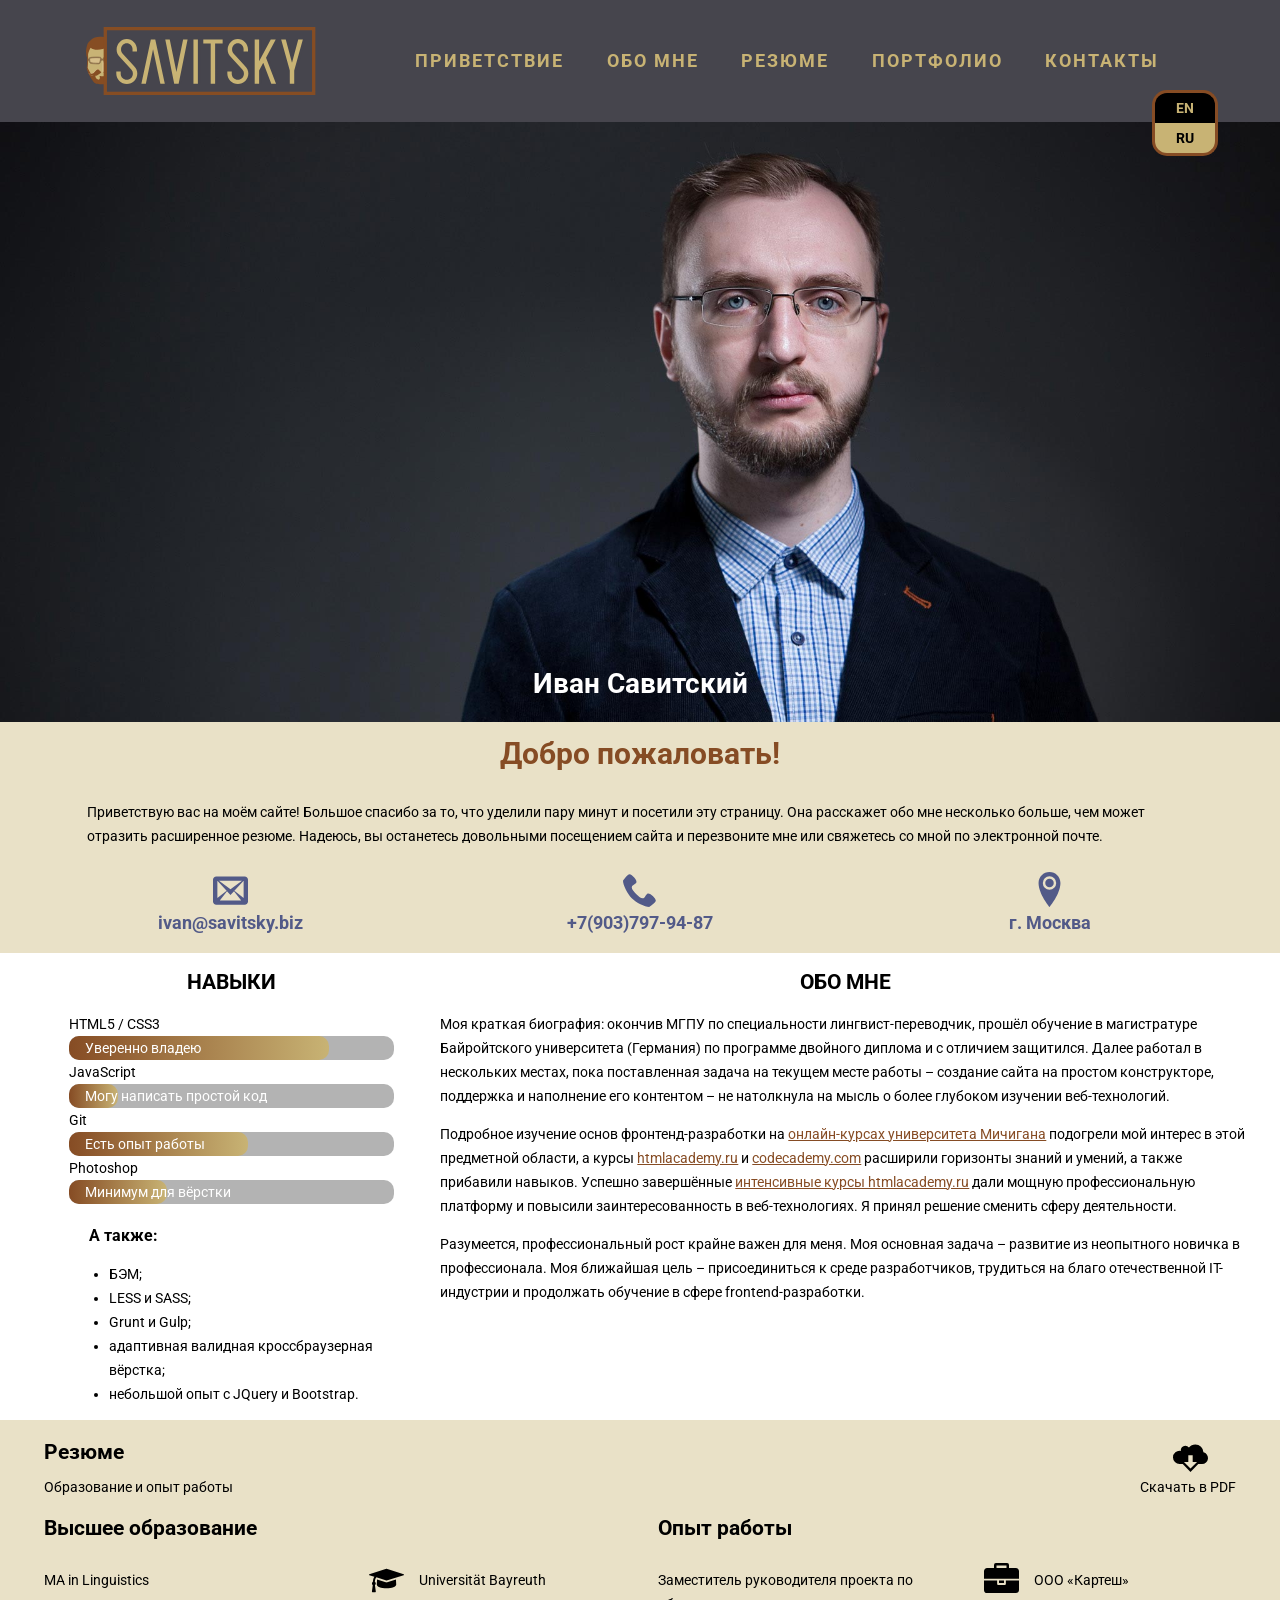
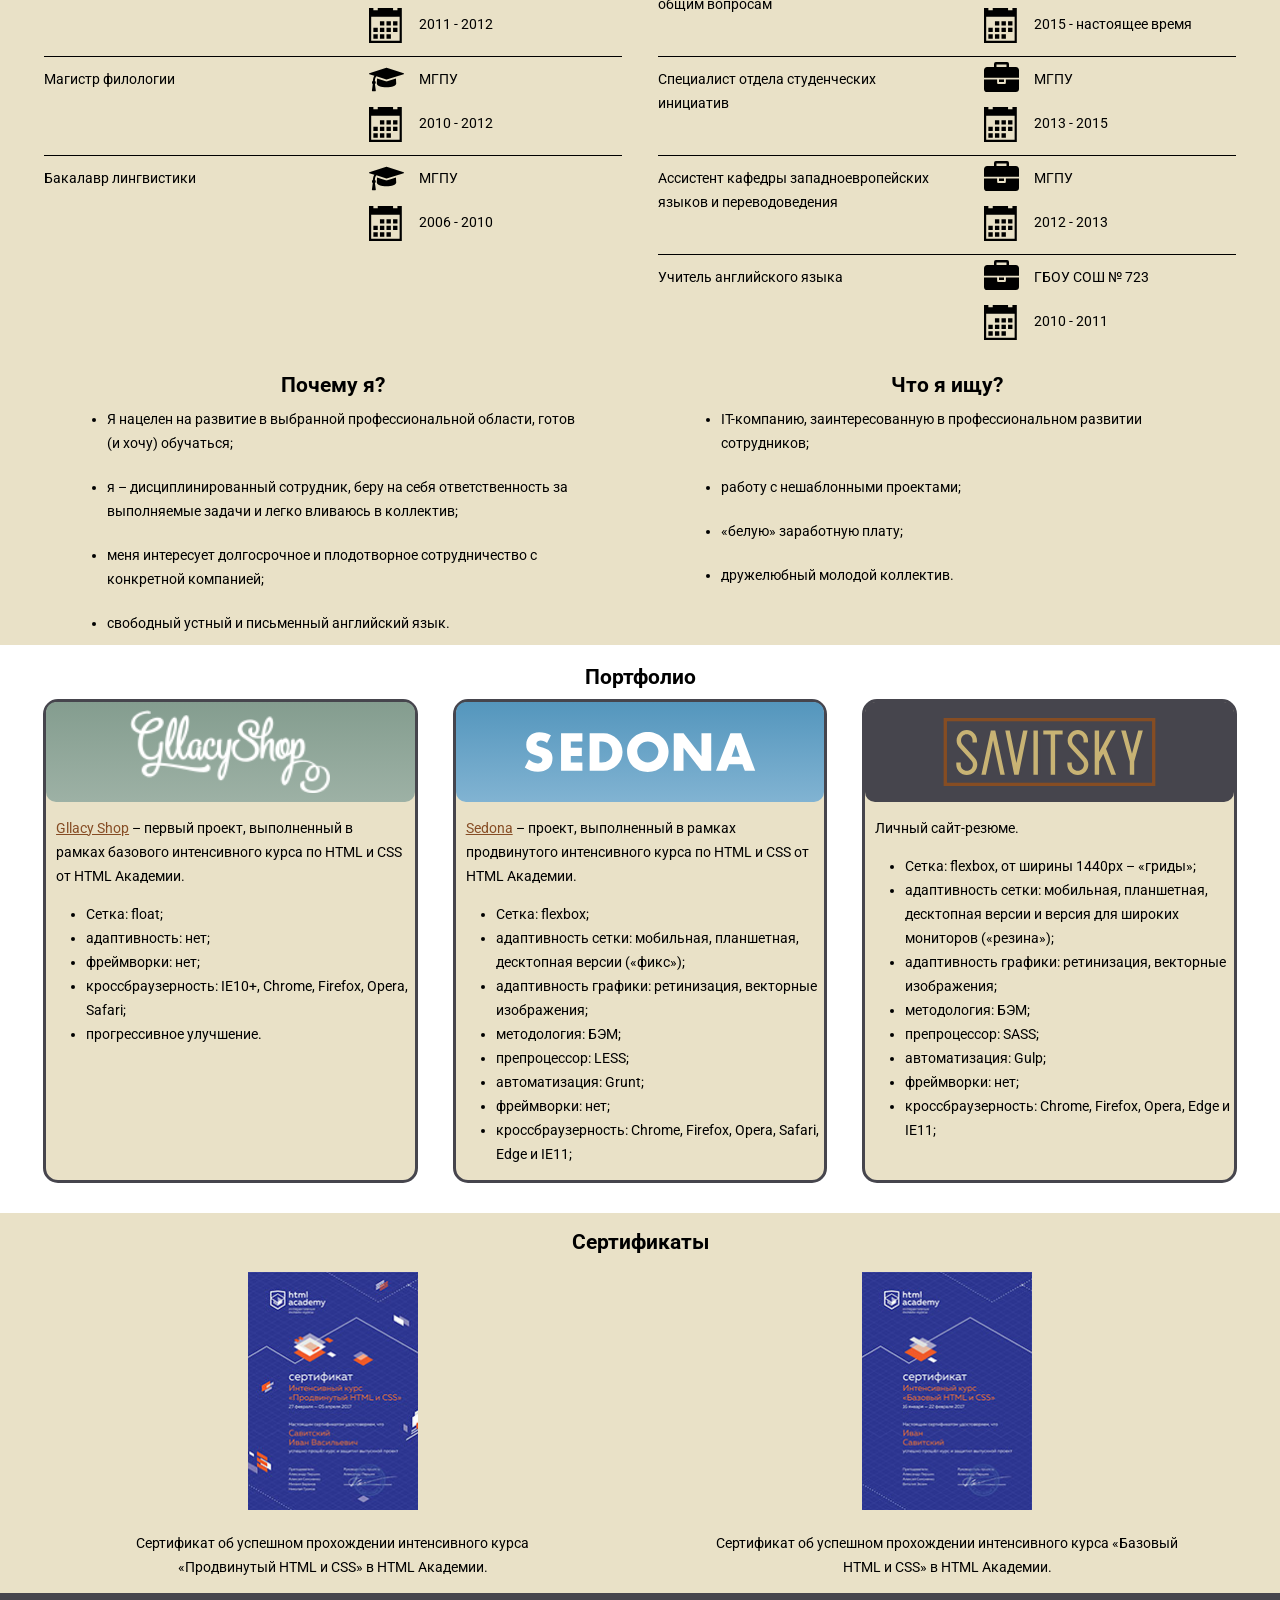
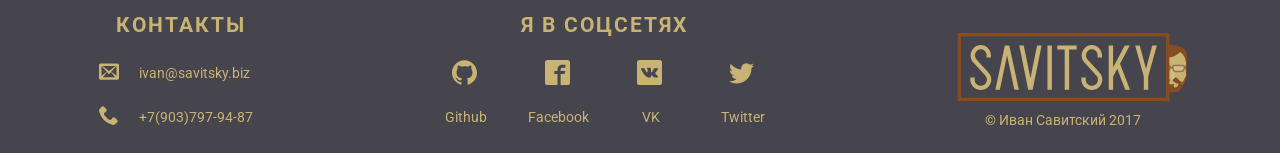
==== index.html @ b3c1b700 "Add project build" ====
<!DOCTYPE html>
<html lang="ru">
<head>
  <meta charset="UTF-8">
  <meta name="viewport" content="width=device-width, initial-scale=1">
  <title>Иван Савитский</title>
  <link href="https://fonts.googleapis.com/css?family=Roboto:400,700&amp;subset=cyrillic" rel="stylesheet">
  <!--favicon-->
  <link rel="shortcut icon" href="img/head-icon.ico">
	<link rel="icon" sizes="16x16 32x32 64x64" href="img/head-icon.ico">
	<link rel="icon" type="image/png" sizes="196x196" href="img/fav/head-icon-192.png">
	<link rel="icon" type="image/png" sizes="160x160" href="img/fav/head-icon-160.png">
	<link rel="icon" type="image/png" sizes="96x96" href="img/fav/head-icon-96.png">
	<link rel="icon" type="image/png" sizes="64x64" href="img/fav/head-icon-64.png">
	<link rel="icon" type="image/png" sizes="32x32" href="img/fav/head-icon-32.png">
	<link rel="icon" type="image/png" sizes="16x16" href="img/fav/head-icon-16.png">
	<link rel="apple-touch-icon" href="img/fav/head-icon-57.png">
	<link rel="apple-touch-icon" sizes="114x114" href="img/fav/head-icon-114.png">
	<link rel="apple-touch-icon" sizes="72x72" href="img/fav/head-icon-72.png">
	<link rel="apple-touch-icon" sizes="144x144" href="img/fav/head-icon-144.png">
	<link rel="apple-touch-icon" sizes="60x60" href="img/fav/head-icon-60.png">
	<link rel="apple-touch-icon" sizes="120x120" href="img/fav/head-icon-120.png">
	<link rel="apple-touch-icon" sizes="76x76" href="img/fav/head-icon-76.png">
	<link rel="apple-touch-icon" sizes="152x152" href="img/fav/head-icon-152.png">
	<link rel="apple-touch-icon" sizes="180x180" href="img/fav/head-icon-180.png">
	<meta name="msapplication-TileColor" content="#FFFFFF">
	<meta name="msapplication-TileImage" content="img/fav/head-icon-144.png">
	<meta name="msapplication-config" content="img/fav/browserconfig.xml">
  <!--styles-->
  <link rel="stylesheet" href="https://cdnjs.cloudflare.com/ajax/libs/animate.css/3.5.2/animate.min.css">
  <link rel="stylesheet" href="css/style.min.css">
</head>

<body>
  <div class="page-wrapper">

    <header class="page-header">
      <div class="page-header__wrapper">

        <div class="logo">
          <div class="logo__face">
            <svg class="logo__face-img" width="32" height="53">
              <use xmlns:xlink="http://www.w3.org/1999/xlink" xlink:href="img/svg-imgs.svg#head"></use>
            </svg>
          </div>
          <div class="logo__title">
            <svg class="logo__title-img" width="215" height="68">
              <use xmlns:xlink="http://www.w3.org/1999/xlink" xlink:href="img/svg-imgs.svg#logo"></use>
            </svg>
          </div>
        </div>

        <nav class="language-switcher">
          <ul>
            <li class="language-switcher__lang language-switcher__lang--ru"><a class="language-switcher__lang-link language-switcher__lang-link--ru">RU</a></li>
            <li class="language-switcher__lang language-switcher__lang--en"><a class="language-switcher__lang-link language-switcher__lang-link--en" rel="alternate" href="en.html" hreflang="en" lang="en">EN</a></li>
          </ul>
        </nav>

        <nav class="main-nav main-nav--closed main-nav--nojs">

          <button class="main-nav__toggle" type="button">Показать меню</button>

          <ul class="main-nav__items">
            <li class="main-nav__item"><a href="#welcome">Приветствие</a></li>
            <li class="main-nav__item"><a href="#profile">Обо мне</a></li>
            <li class="main-nav__item"><a href="#resume">Резюме</a></li>
            <li class="main-nav__item"><a href="#portfolio">Портфолио</a></li>
            <li class="main-nav__item"><a href="#contacts">Контакты</a></li>
          </ul>
        </nav>
      </div>
    </header>

    <main class="main">

      <section class="background-img">
        <div class="background-img__wrapper">
          <div class="background-img__caption">
            <h1><span class="replace-me">Иван Савитский<span style="display:none">,Junior HTML Верстальщик</span></span></h1>
          </div>
        </div>
      </section>

      <section id="welcome" class="welcome">
        <div class="welcome__wrapper">
          <h2>Добро пожаловать!</h2>
          <div class="welcome__info">
            <p>Приветствую вас на моём сайте! Большое спасибо за то, что уделили пару минут и посетили эту страницу. Она расскажет обо мне несколько больше, чем может отразить расширенное резюме. Надеюсь, вы останетесь довольными посещением сайта и перезвоните мне или свяжетесь со мной по электронной почте. </p>
          </div>
        </div>
      </section>

      <section class="contact">
        <ul class="contact__details">

          <li class="contact__item">
            <a href="mailto:ivan@savitsky.biz">ivan@savitsky.biz</a>
            <svg class="contact__item-icon contact__item-icon--mail" width="41" height="35">
              <use xmlns:xlink="http://www.w3.org/1999/xlink" xlink:href="img/symbols.svg#envelop"></use>
            </svg>
          </li>

          <li class="contact__item">
            <a href="tel:+79037979487">+7(903)797-94-87</a>
            <svg class="contact__item-icon contact__item-icon--phone" width="41" height="35">
              <use xmlns:xlink="http://www.w3.org/1999/xlink" xlink:href="img/symbols.svg#phone"></use>
            </svg>
          </li>


          <li class="contact__item">г. Москва
            <svg class="contact__item-icon contact__item-icon--location" width="41" height="35">
              <use xmlns:xlink="http://www.w3.org/1999/xlink" xlink:href="img/symbols.svg#location"></use>
            </svg>
          </li>
        </ul>
      </section>

      <section id="profile" class="profile">

        <div class="profile__wrapper">

          <div class="about-me">
            <h2>Обо мне</h2>
            <p class="about-me__paragraph">Моя краткая биография: окончив МГПУ по специальности лингвист-переводчик, прошёл обучение в магистратуре Байройтского университета (Германия) по программе двойного диплома и с отличием защитился. Далее работал в нескольких местах, пока поставленная задача на текущем месте работы – создание сайта на простом конструкторе, поддержка и наполнение его контентом – не натолкнула на мысль о более глубоком изучении веб-технологий.   <button class="about-me__btn about-me__btn--more about-me__btn--nojs">Читать далее</button><button class="about-me__btn about-me__btn--less about-me__btn--nojs">Свернуть</button></p>
            <div class="about-me__toggle about-me__toggle--off">
              <p class="about-me__paragraph">Подробное изучение основ фронтенд-разработки на <a class="about-me__link" href="https://www.coursera.org/specializations/web-design" target="_blank">онлайн-курсах университета Мичигана</a> подогрели мой интерес в этой предметной области, а курсы <a class="about-me__link" href="https://htmlacademy.ru/profile/id309949" target="_blank">htmlacademy.ru</a> и <a class="about-me__link" href="https://www.codecademy.com/jean_1314" target="_blank">codecademy.com</a> расширили горизонты знаний и умений, а также прибавили навыков. Успешно завершённые <a class="about-me__link" href="#certificates">интенсивные курсы htmlacademy.ru</a> дали мощную профессиональную платформу и повысили заинтересованность в веб-технологиях. Я принял решение сменить сферу деятельности.</p>
              <p class="about-me__paragraph">Разумеется, профессиональный рост крайне важен для меня. Моя основная задача – развитие из неопытного новичка в профессионала. Моя ближайшая цель – присоединиться к среде разработчиков, трудиться на благо отечественной IT-индустрии и продолжать обучение в сфере frontend-разработки.</p>
            </div>
          </div>

          <div class="skillset skillset--visible">
            <h2>Навыки</h2>

            <div class="skillset__wrapper">
              <span class="skillset__caption">HTML5&nbsp;/&nbsp;CSS3</span>
              <div class="skillset__bar">
                <div class="skill skill--html"><span>Уверенно владею</span></div>
              </div>

              <span class="skillset__caption">JavaScript</span>
              <div class="skillset__bar">
                <div class="skill skill--js"><span>Могу написать простой код</span></div>
              </div>

              <span class="skillset__caption">Git</span>
              <div class="skillset__bar">
                <div class="skill skill--git"><span>Есть опыт работы</span></div>
              </div>

              <span class="skillset__caption">Photoshop</span>
              <div class="skillset__bar">
                <div class="skill skill--ps"><span>Минимум для вёрстки</span></div>
              </div>

              <div class="skillset__else">
                <strong class="skillset__else-caption">А также:</strong>
                <ul>
                  <li>БЭМ;</li>
                  <li>LESS и SASS;</li>
                  <li>Grunt и Gulp;</li>
                  <li>адаптивная валидная кроссбраузерная вёрстка;</li>
                  <li>небольшой опыт с JQuery и Bootstrap.</li>
                </ul>
              </div>
            </div>
          </div>
        </div>
      </section>

        <section id="resume" class="resume">

          <div class="resume__wrapper">

            <div class="resume__heading">
              <div class="resume__heading-title">
                <h2>Резюме</h2>
                <span>Образование и опыт работы</span>
              </div>

              <div class="resume__download">
                <a class="resume__download-link" href="docs/ivan-savitsky-ru.pdf" target="_blank">
                  <span>Скачать в PDF</span>
                  <svg class="resume__download-icon" width="41" height="35">
                    <use xmlns:xlink="http://www.w3.org/1999/xlink" xlink:href="img/symbols.svg#download"></use>
                  </svg>
                </a>
              </div>
            </div>

            <div class="resume__container resume__container--left">
              <h2>Высшее образование</h2>
              <div class="resume__unit">
                <div class="resume__unit resume__unit--left">
                  <span class="resume__item">MA in Linguistics</span>
                </div>
                <div class="resume__unit resume__unit--right">

                  <svg class="resume__unit-icon resume__unit-icon--cap" width="41" height="35">
                    <use xmlns:xlink="http://www.w3.org/1999/xlink" xlink:href="img/symbols.svg#graduation-cap"></use>
                  </svg>
                  <span class="resume__study">Universit&#228;t Bayreuth</span>

                  <svg class="resume__unit-icon resume__unit-icon--calendar" width="41" height="35">
                    <use xmlns:xlink="http://www.w3.org/1999/xlink" xlink:href="img/symbols.svg#calendar"></use>
                  </svg>
                  <span class="resume__date">2011 - 2012</span>
                </div>
              </div>

              <div class="resume__unit">
                <div class="resume__unit resume__unit--left">
                  <span class="resume__item">Магистр филологии</span>
                </div>
                <div class="resume__unit resume__unit--right">

                  <svg class="resume__unit-icon resume__unit-icon--cap" width="41" height="35">
                    <use xmlns:xlink="http://www.w3.org/1999/xlink" xlink:href="img/symbols.svg#graduation-cap"></use>
                  </svg>
                  <span class="resume__study">МГПУ</span>

                  <svg class="resume__unit-icon resume__unit-icon--calendar" width="41" height="35">
                    <use xmlns:xlink="http://www.w3.org/1999/xlink" xlink:href="img/symbols.svg#calendar"></use>
                  </svg>
                  <span class="resume__date">2010 - 2012</span>
                </div>
              </div>

              <div class="resume__unit">
                <div class="resume__unit resume__unit--left">
                  <span class="resume__item">Бакалавр лингвистики</span>
                </div>
                <div class="resume__unit resume__unit--right">

                  <svg class="resume__unit-icon resume__unit-icon--cap" width="41" height="35">
                    <use xmlns:xlink="http://www.w3.org/1999/xlink" xlink:href="img/symbols.svg#graduation-cap"></use>
                  </svg>
                  <span class="resume__study">МГПУ</span>

                  <svg class="resume__unit-icon resume__unit-icon--calendar" width="41" height="35">
                    <use xmlns:xlink="http://www.w3.org/1999/xlink" xlink:href="img/symbols.svg#calendar"></use>
                  </svg>
                  <span class="resume__date">2006 - 2010</span>
                </div>
              </div>
            </div>

            <div class="resume__container resume__container--right">
              <h2>Опыт работы</h2>

              <div class="resume__units">
                <div class="resume__unit">
                  <div class="resume__unit resume__unit--left">
                    <span class="resume__item">Заместитель руководителя проекта по общим вопросам</span>
                  </div>
                  <div class="resume__unit resume__unit--right">

                    <svg class="resume__unit-icon resume__unit-icon--briefcase" width="41" height="35">
                      <use xmlns:xlink="http://www.w3.org/1999/xlink" xlink:href="img/symbols.svg#briefcase"></use>
                    </svg>
                    <span class="resume__work">ООО «Картеш»</span>

                    <svg class="resume__unit-icon resume__unit-icon--calendar" width="41" height="35">
                      <use xmlns:xlink="http://www.w3.org/1999/xlink" xlink:href="img/symbols.svg#calendar"></use>
                    </svg>
                    <span class="resume__date">2015 - настоящее время</span>
                  </div>
                </div>

                <div class="resume__unit">
                  <div class="resume__unit resume__unit--left">
                    <span class="resume__item">Специалист отдела студенческих инициатив</span>
                  </div>
                  <div class="resume__unit resume__unit--right">

                    <svg class="resume__unit-icon resume__unit-icon--briefcase" width="41" height="35">
                      <use xmlns:xlink="http://www.w3.org/1999/xlink" xlink:href="img/symbols.svg#briefcase"></use>
                    </svg>
                    <span class="resume__work">МГПУ</span>

                    <svg class="resume__unit-icon resume__unit-icon--calendar" width="41" height="35">
                      <use xmlns:xlink="http://www.w3.org/1999/xlink" xlink:href="img/symbols.svg#calendar"></use>
                    </svg>
                    <span class="resume__date">2013 - 2015</span>
                  </div>
                </div>

                <div class="resume__unit">
                  <div class="resume__unit resume__unit--left">
                    <span class="resume__item">Ассистент кафедры западноевропейских языков и переводоведения</span>
                  </div>
                  <div class="resume__unit resume__unit--right">

                    <svg class="resume__unit-icon resume__unit-icon--briefcase" width="41" height="35">
                      <use xmlns:xlink="http://www.w3.org/1999/xlink" xlink:href="img/symbols.svg#briefcase"></use>
                    </svg>
                    <span class="resume__work">МГПУ</span>

                    <svg class="resume__unit-icon resume__unit-icon--calendar" width="41" height="35">
                      <use xmlns:xlink="http://www.w3.org/1999/xlink" xlink:href="img/symbols.svg#calendar"></use>
                    </svg>
                    <span class="resume__date">2012 - 2013</span>
                  </div>
                </div>

                <div class="resume__unit">
                  <div class="resume__unit resume__unit--left">
                    <span class="resume__item">Учитель английского языка</span>
                  </div>
                  <div class="resume__unit resume__unit--right">

                    <svg class="resume__unit-icon resume__unit-icon--briefcase" width="41" height="35">
                      <use xmlns:xlink="http://www.w3.org/1999/xlink" xlink:href="img/symbols.svg#briefcase"></use>
                    </svg>
                    <span class="resume__work">ГБОУ СОШ № 723</span>

                    <svg class="resume__unit-icon resume__unit-icon--calendar" width="41" height="35">
                      <use xmlns:xlink="http://www.w3.org/1999/xlink" xlink:href="img/symbols.svg#calendar"></use>
                    </svg>
                    <span class="resume__date">2010 - 2011</span>
                  </div>
                </div>
              </div>
            </div>
          </div>
        </section>

        <section class="features">

          <div class="features__wrapper">

            <div class="features__why">
              <h2>Почему я?</h2>
              <ul class="features__why-list">
                <li>Я нацелен на развитие в выбранной профессиональной области, готов (и хочу) обучаться;</li>
                <li>я – дисциплинированный сотрудник, беру на себя ответственность за выполняемые задачи и легко вливаюсь в коллектив;</li>
                <li>меня интересует долгосрочное и плодотворное сотрудничество с конкретной компанией;</li>
                <li>свободный устный и письменный английский язык.</li>
              </ul>
            </div>

            <div class="features__what">
            <h2>Что я ищу?</h2>
              <ul class="features__what-list">
                <li>IT-компанию, заинтересованную в профессиональном развитии сотрудников;</li>
                <li>работу с нешаблонными проектами;</li>
                <li>«белую» заработную плату;</li>
                <li>дружелюбный молодой коллектив.</li>
              </ul>
            </div>
          </div>
        </section>

        <section id="portfolio" class="portfolio">

          <div class="portfolio__wrapper">

            <h2>Портфолио</h2>

            <div class="portfolio__item portfolio__item--gllacy">
              <a class="portfolio__item-link portfolio__item-link--gllacy" href="gllacy/index.html" target="_blank">
                <img class="portfolio__item-img portfolio__item-img--gllacy" src="img/gllacy-logo.png" alt="Gllacy logo" width="200" height="250">
              </a>
              <div class="portfolio__item-description portfolio__item-description--gllacy">
                <p>
                  <a class="portfolio__item-description-link" href="gllacy/index.html">Gllacy Shop</a> – первый проект, выполненный в рамках базового интенсивного курса по HTML и CSS от HTML Академии.
                </p>
                <ul class="portfolio__item-description-list portfolio__item-description-list--gllacy">
                  <li>Сетка: float;</li>
                  <li>адаптивность: нет;</li>
                  <li>фреймворки: нет;</li>
                  <li>кроссбраузерность: IE10+, Chrome, Firefox, Opera, Safari;</li>
                  <li>прогрессивное улучшение.</li>
                </ul>
              </div>
            </div>

            <div class="portfolio__item portfolio__item--sedona">
              <a class="portfolio__item-link portfolio__item-link--sedona" href="sedona/index.html" target="_blank">
                <svg class="portfolio__item-img portfolio__item-img--sedona" width="200" height="50">
                  <use xmlns:xlink="http://www.w3.org/1999/xlink" xlink:href="img/sedona.svg#sedona"></use>
                </svg>
              </a>
              <div class="portfolio__item-description portfolio__item-description--sedona">
                <p>
                  <a class="portfolio__item-description-link" href="sedona/index.html">Sedona</a> – проект, выполненный в рамках продвинутого интенсивного курса по HTML и CSS от HTML Академии.
                </p>
                <ul class="portfolio__item-description-list portfolio__item-description-list--sedona">
                  <li>Сетка: flexbox;</li>
                  <li>адаптивность сетки: мобильная, планшетная, десктопная версии («фикс»);</li>
                  <li>адаптивность графики: ретинизация, векторные изображения;</li>
                  <li>методология: БЭМ;</li>
                  <li>препроцессор: LESS;</li>
                  <li>автоматизация: Grunt;</li>
                  <li>фреймворки: нет;</li>
                  <li>кроссбраузерность: Chrome, Firefox, Opera, Safari, Edge и IE11;</li>
                </ul>
              </div>
            </div>

            <div class="portfolio__item portfolio__item--hunt">
              <a class="portfolio__item-link portfolio__item-link--hunt" href="#">
                <svg class="portfolio__item-img portfolio__item-img--hunt" width="215" height="68">
                  <use xmlns:xlink="http://www.w3.org/1999/xlink" xlink:href="img/svg-imgs.svg#logo"></use>
                </svg>
              </a>
              <div class="portfolio__item-description portfolio__item-description--hunt">
                <p>
                  Личный сайт-резюме.
                </p>
                <ul class="portfolio__item-description-list portfolio__item-description-list--hunt">
                  <li>Сетка: flexbox, от ширины 1440px – «гриды»;</li>
                  <li>адаптивность сетки: мобильная, планшетная, десктопная версии и версия для широких мониторов («резина»);</li>
                  <li>адаптивность графики: ретинизация, векторные изображения;</li>
                  <li>методология: БЭМ;</li>
                  <li>препроцессор: SASS;</li>
                  <li>автоматизация: Gulp;</li>
                  <li>фреймворки: нет;</li>
                  <li>кроссбраузерность: Chrome, Firefox, Opera, Edge и IE11;</li>
                </ul>
              </div>
            </div>
          </div>

        </section>

        <section id="certificates" class="certificates">
          <div class="certificates__wrapper">

            <h2>Сертификаты</h2>

            <div class="certificates__item">
              <a class="certificates__item-link" href="https://assets.htmlacademy.ru/certificates/intensive/34/309949.pdf" target="_blank"><img class="certificates__item-img" src="img/advanced-cert.jpg" width="170" height="240" alt="Advanced certificate"></a>
              <p class="certificates__item-description">Сертификат об успешном прохождении интенсивного курса «Продвинутый HTML и CSS» в HTML Академии.</p>
            </div>

            <div class="certificates__item">
              <a class="certificates__item-link" href="https://assets.htmlacademy.ru/certificates/intensive/32/309949.pdf" target="_blank"><img class="certificates__item-img" src="img/basic-cert.jpg" width="170" height="240" alt="Basic certificate"></a>
              <p class="certificates__item-description">Сертификат об успешном прохождении интенсивного курса «Базовый HTML и CSS» в HTML Академии.</p>
            </div>
          </div>
        </section>
      </main>

      <footer class="page-footer">

        <div class="page-footer__wrapper">

          <div id="contacts" class="page-footer__contacts">
            <h2>Контакты</h2>
            <ul class="page-footer__contacts-list">

              <li>
                <a class="page-footer__contacts-link page-footer__item-contacts--mail" href="mailto:ivan@savitsky.biz">
                  ivan@savitsky.biz
                  <svg class="page-footer__contacts-img page-footer__item-img--mail" width="20" height="20">
                    <use xmlns:xlink="http://www.w3.org/1999/xlink" xlink:href="img/symbols.svg#envelop"></use>
                  </svg>
                </a>
              </li>

              <li>
                <a class="page-footer__contacts-link page-footer__item-contacts--phone" href="tel:+79037979487">
                  +7(903)797-94-87
                  <svg class="page-footer__contacts-img page-footer__item-img--phone" width="20" height="20">
                    <use xmlns:xlink="http://www.w3.org/1999/xlink" xlink:href="img/symbols.svg#phone"></use>
                  </svg>
                </a>
              </li>
            </ul>
          </div>

          <div class="page-footer__social">
            <h2>Я в соцсетях</h2>
            <ul class="page-footer__social-list">

              <li>
                <a class="page-footer__social-link page-footer__social-link--gh" href="https://github.com/jean-1314" target="_blank">
                  Github
                  <svg class="page-footer__social-img page-footer__social-img--gh" width="20" height="20">
                    <use xmlns:xlink="http://www.w3.org/1999/xlink" xlink:href="img/symbols.svg#github"></use>
                  </svg>
                </a>
              </li>

              <li>
                <a class="page-footer__social-link page-footer__social-link--fb" href="https://www.facebook.com/ivan.savitsky.31" target="_blank">
                  Facebook
                  <svg class="page-footer__social-img page-footer__social-img--fb" width="20" height="20">
                    <use xmlns:xlink="http://www.w3.org/1999/xlink" xlink:href="img/symbols.svg#facebook"></use>
                  </svg>
                </a>
              </li>

              <li>
                <a class="page-footer__social-link page-footer__social-link--vk" href="https://vk.com/savitskii" target="_blank">
                  VK
                  <svg class="page-footer__social-img page-footer__social-img--vk" width="20" height="20">
                    <use xmlns:xlink="http://www.w3.org/1999/xlink" xlink:href="img/symbols.svg#vk"></use>
                  </svg>
                </a>
              </li>

              <li>
                <a class="page-footer__social-link page-footer__social-link--tw" href="https://twitter.com/Jean_1314" target="_blank">
                  Twitter
                  <svg class="page-footer__social-img page-footer__social-img--tw" width="20" height="20">
                    <use xmlns:xlink="http://www.w3.org/1999/xlink" xlink:href="img/symbols.svg#twitter"></use>
                  </svg>
                </a>
              </li>
            </ul>
          </div>

          <div class="page-footer__logo">

            <div class="page-footer__logo-title">
              <svg class="page-footer__logo-title-img" width="215" height="68">
                <use xmlns:xlink="http://www.w3.org/1999/xlink" xlink:href="img/svg-imgs.svg#logo"></use>
              </svg>
            </div>

            <span class="page-footer__copyright">© Иван Савитский 2017</span>

            <div class="page-footer__face">
              <svg class="page-footer__face-img" width="32" height="53">
                <use xmlns:xlink="http://www.w3.org/1999/xlink" xlink:href="img/svg-imgs.svg#head"></use>
              </svg>
            </div>
          </div>
        </div>
      </footer>
  </div>
  <script type="text/javascript" src="js/svgxuse.min.js"></script>
  <script src="js/replaceme.min.js"></script>
  <script>
    var replace = new ReplaceMe(document.querySelector('.replace-me'));
  </script>
  <script type="text/javascript" src="js/script.min.js"></script>
</body>
</html>
---- css/style.min.css ----
/*! normalize.css v6.0.0 | MIT License | github.com/necolas/normalize.css */
/* Document
   ========================================================================== */
/**
 * 1. Correct the line height in all browsers.
 * 2. Prevent adjustments of font size after orientation changes in
 *    IE on Windows Phone and in iOS.
 */
html {
  line-height: 1.15;
  /* 1 */
  -ms-text-size-adjust: 100%;
  /* 2 */
  -webkit-text-size-adjust: 100%;
  /* 2 */ }

/* Sections
   ========================================================================== */
/**
 * Add the correct display in IE 9-.
 */
article,
aside,
footer,
header,
nav,
section {
  display: block; }

/**
 * Correct the font size and margin on `h1` elements within `section` and
 * `article` contexts in Chrome, Firefox, and Safari.
 */
h1 {
  font-size: 2em;
  margin: 0.67em 0; }

/* Grouping content
   ========================================================================== */
/**
 * Add the correct display in IE 9-.
 * 1. Add the correct display in IE.
 */
figcaption,
figure,
main {
  /* 1 */
  display: block; }

/**
 * Add the correct margin in IE 8.
 */
figure {
  margin: 1em 40px; }

/**
 * 1. Add the correct box sizing in Firefox.
 * 2. Show the overflow in Edge and IE.
 */
hr {
  box-sizing: content-box;
  /* 1 */
  height: 0;
  /* 1 */
  overflow: visible;
  /* 2 */ }

/**
 * 1. Correct the inheritance and scaling of font size in all browsers.
 * 2. Correct the odd `em` font sizing in all browsers.
 */
pre {
  font-family: monospace, monospace;
  /* 1 */
  font-size: 1em;
  /* 2 */ }

/* Text-level semantics
   ========================================================================== */
/**
 * 1. Remove the gray background on active links in IE 10.
 * 2. Remove gaps in links underline in iOS 8+ and Safari 8+.
 */
a {
  background-color: transparent;
  /* 1 */
  -webkit-text-decoration-skip: objects;
  /* 2 */ }

/**
 * 1. Remove the bottom border in Chrome 57- and Firefox 39-.
 * 2. Add the correct text decoration in Chrome, Edge, IE, Opera, and Safari.
 */
abbr[title] {
  border-bottom: none;
  /* 1 */
  text-decoration: underline;
  /* 2 */
  text-decoration: underline dotted;
  /* 2 */ }

/**
 * Prevent the duplicate application of `bolder` by the next rule in Safari 6.
 */
b,
strong {
  font-weight: inherit; }

/**
 * Add the correct font weight in Chrome, Edge, and Safari.
 */
b,
strong {
  font-weight: bolder; }

/**
 * 1. Correct the inheritance and scaling of font size in all browsers.
 * 2. Correct the odd `em` font sizing in all browsers.
 */
code,
kbd,
samp {
  font-family: monospace, monospace;
  /* 1 */
  font-size: 1em;
  /* 2 */ }

/**
 * Add the correct font style in Android 4.3-.
 */
dfn {
  font-style: italic; }

/**
 * Add the correct background and color in IE 9-.
 */
mark {
  background-color: #ff0;
  color: #000; }

/**
 * Add the correct font size in all browsers.
 */
small {
  font-size: 80%; }

/**
 * Prevent `sub` and `sup` elements from affecting the line height in
 * all browsers.
 */
sub,
sup {
  font-size: 75%;
  line-height: 0;
  position: relative;
  vertical-align: baseline; }

sub {
  bottom: -0.25em; }

sup {
  top: -0.5em; }

/* Embedded content
   ========================================================================== */
/**
 * Add the correct display in IE 9-.
 */
audio,
video {
  display: inline-block; }

/**
 * Add the correct display in iOS 4-7.
 */
audio:not([controls]) {
  display: none;
  height: 0; }

/**
 * Remove the border on images inside links in IE 10-.
 */
img {
  border-style: none; }

/**
 * Hide the overflow in IE.
 */
svg:not(:root) {
  overflow: hidden; }

/* Forms
   ========================================================================== */
/**
 * Remove the margin in Firefox and Safari.
 */
button,
input,
optgroup,
select,
textarea {
  margin: 0; }

/**
 * Show the overflow in IE.
 * 1. Show the overflow in Edge.
 */
button,
input {
  /* 1 */
  overflow: visible; }

/**
 * Remove the inheritance of text transform in Edge, Firefox, and IE.
 * 1. Remove the inheritance of text transform in Firefox.
 */
button,
select {
  /* 1 */
  text-transform: none; }

/**
 * 1. Prevent a WebKit bug where (2) destroys native `audio` and `video`
 *    controls in Android 4.
 * 2. Correct the inability to style clickable types in iOS and Safari.
 */
button,
html [type="button"],
[type="reset"],
[type="submit"] {
  -webkit-appearance: button;
  /* 2 */ }

/**
 * Remove the inner border and padding in Firefox.
 */
button::-moz-focus-inner,
[type="button"]::-moz-focus-inner,
[type="reset"]::-moz-focus-inner,
[type="submit"]::-moz-focus-inner {
  border-style: none;
  padding: 0; }

/**
 * Restore the focus styles unset by the previous rule.
 */
button:-moz-focusring,
[type="button"]:-moz-focusring,
[type="reset"]:-moz-focusring,
[type="submit"]:-moz-focusring {
  outline: 1px dotted ButtonText; }

/**
 * 1. Correct the text wrapping in Edge and IE.
 * 2. Correct the color inheritance from `fieldset` elements in IE.
 * 3. Remove the padding so developers are not caught out when they zero out
 *    `fieldset` elements in all browsers.
 */
legend {
  box-sizing: border-box;
  /* 1 */
  color: inherit;
  /* 2 */
  display: table;
  /* 1 */
  max-width: 100%;
  /* 1 */
  padding: 0;
  /* 3 */
  white-space: normal;
  /* 1 */ }

/**
 * 1. Add the correct display in IE 9-.
 * 2. Add the correct vertical alignment in Chrome, Firefox, and Opera.
 */
progress {
  display: inline-block;
  /* 1 */
  vertical-align: baseline;
  /* 2 */ }

/**
 * Remove the default vertical scrollbar in IE.
 */
textarea {
  overflow: auto; }

/**
 * 1. Add the correct box sizing in IE 10-.
 * 2. Remove the padding in IE 10-.
 */
[type="checkbox"],
[type="radio"] {
  box-sizing: border-box;
  /* 1 */
  padding: 0;
  /* 2 */ }

/**
 * Correct the cursor style of increment and decrement buttons in Chrome.
 */
[type="number"]::-webkit-inner-spin-button,
[type="number"]::-webkit-outer-spin-button {
  height: auto; }

/**
 * 1. Correct the odd appearance in Chrome and Safari.
 * 2. Correct the outline style in Safari.
 */
[type="search"] {
  -webkit-appearance: textfield;
  /* 1 */
  outline-offset: -2px;
  /* 2 */ }

/**
 * Remove the inner padding and cancel buttons in Chrome and Safari on macOS.
 */
[type="search"]::-webkit-search-cancel-button,
[type="search"]::-webkit-search-decoration {
  -webkit-appearance: none; }

/**
 * 1. Correct the inability to style clickable types in iOS and Safari.
 * 2. Change font properties to `inherit` in Safari.
 */
::-webkit-file-upload-button {
  -webkit-appearance: button;
  /* 1 */
  font: inherit;
  /* 2 */ }

/* Interactive
   ========================================================================== */
/*
 * Add the correct display in IE 9-.
 * 1. Add the correct display in Edge, IE, and Firefox.
 */
details,
menu {
  display: block; }

/*
 * Add the correct display in all browsers.
 */
summary {
  display: list-item; }

/* Scripting
   ========================================================================== */
/**
 * Add the correct display in IE 9-.
 */
canvas {
  display: inline-block; }

/**
 * Add the correct display in IE.
 */
template {
  display: none; }

/* Hidden
   ========================================================================== */
/**
 * Add the correct display in IE 10-.
 */
[hidden] {
  display: none; }

html, body {
  padding: 0;
  margin: 0; }

body {
  font-size: 14px;
  line-height: 24px;
  font-family: Roboto, Helvetica, sans-serif;
  color: #000000;
  background-color: #ffffff;
  font-weight: normal; }

img {
  max-width: 100%;
  height: auto; }

@keyframes stretching {
  0% {
    width: 0%; }
  100% {
    width: 100%; } }

@keyframes move {
  0% {
    transform: translateX(0px); }
  30% {
    transform: translateX(-20px); }
  70% {
    transform: translateX(0px);
    z-index: 10; }
  100% {
    z-index: 0; } }

@keyframes move-footer {
  0% {
    transform: translateX(0px); }
  30% {
    transform: translateX(20px); }
  70% {
    transform: translateX(0px);
    z-index: 10; }
  100% {
    z-index: 0; } }

.about-me h2 {
  text-align: center; }

.about-me__link {
  color: #864c24; }
  .about-me__link:visited {
    color: #c8b374; }

.about-me__btn {
  display: none; }

.about-me__btn--nojs {
  display: none; }

.avatar {
  margin: 0;
  padding-top: 20px;
  text-align: center; }

.background-img {
  display: -ms-flexbox;
  display: flex;
  -ms-flex-direction: column;
      flex-direction: column;
  -ms-flex-pack: end;
      justify-content: flex-end;
  height: 400px;
  background-color: #000000;
  background-image: url("../img/profile-pic-vert-mobile@1x.jpg");
  background-size: 100%;
  background-position-y: 30%;
  background-repeat: no-repeat; }

.background-img__wrapper {
  min-width: 280px;
  margin: 0 auto;
  padding: 0 6.25%;
  height: 30px;
  padding-bottom: 30px; }

.background-img__caption h1 {
  margin: 0;
  color: #ffffff;
  font-size: 28px;
  text-align: center; }

.certificates {
  background-color: rgba(200, 179, 116, 0.4); }

.certificates__wrapper {
  display: -ms-flexbox;
  display: flex;
  -ms-flex-direction: column;
      flex-direction: column;
  -ms-flex-align: center;
      align-items: center;
  min-width: 280px;
  margin: 0 auto;
  padding: 0 6.25%; }

.certificates__item {
  display: -ms-flexbox;
  display: flex;
  -ms-flex-direction: column;
      flex-direction: column;
  -ms-flex-align: center;
      align-items: center;
  width: 100%; }

.certificates__item-link:hover {
  opacity: 0.8; }

.certificates__item-description {
  width: 80%; }

.contact {
  font-size: 18px;
  line-height: 21px;
  font-weight: bold;
  background-color: rgba(200, 179, 116, 0.4);
  color: #525a88; }

.contact__details {
  position: relative;
  display: -ms-flexbox;
  display: flex;
  -ms-flex-direction: column;
      flex-direction: column;
  -ms-flex-align: center;
      align-items: center;
  min-width: 280px;
  margin: 0 auto;
  padding: 0 6.25%;
  padding: 0;
  list-style: none; }

.contact__item {
  width: 50%;
  margin: 0;
  padding-left: 0;
  padding-top: 20px;
  padding-bottom: 20px; }

.contact__item-icon {
  position: absolute;
  top: 10px;
  left: 8%;
  fill: #525a88; }

.contact__item-icon--phone {
  top: 70px; }

.contact__item-icon--location {
  top: 130px; }

.contact__item a {
  color: #525a88;
  text-decoration: none; }

.features {
  background-color: rgba(200, 179, 116, 0.4); }

.features__wrapper {
  min-width: 280px;
  margin: 0 auto;
  padding: 0 6.25%;
  padding-top: 20px;
  padding-bottom: 20px; }

.features__why h2,
.features__what h2 {
  margin: 0;
  text-align: center; }

.features__why-list,
.features__what-list {
  margin: 0;
  padding-left: 20px; }

.features__why-list li,
.features__what-list li {
  padding-top: 10px;
  padding-bottom: 10px; }

.language-switcher {
  position: absolute;
  width: 125px;
  font-weight: bold;
  text-align: center;
  top: 135px;
  left: 16.25%; }

.language-switcher ul {
  display: -ms-flexbox;
  display: flex;
  list-style: none;
  width: 120px;
  margin: 0;
  padding: 0; }

.language-switcher__lang-link {
  display: -ms-flexbox;
  display: flex;
  -ms-flex-pack: center;
      justify-content: center;
  -ms-flex-align: center;
      align-items: center;
  width: 60px;
  height: 30px;
  text-decoration: none; }

.language-switcher__lang-link--ru {
  color: #000000;
  background-color: #c8b374;
  border-top-left-radius: 15px;
  border-bottom-left-radius: 15px;
  border: 3px solid #864c24;
  border-right: none; }
  .language-switcher__lang-link--ru:hover {
    background-color: #000000;
    color: #c8b374;
    opacity: 0.8; }
  .language-switcher__lang-link--ru:active {
    box-shadow: inset 0 1px 0 rgba(200, 179, 116, 0.4); }

.language-switcher__lang-link--en {
  background-color: #000000;
  border-bottom-right-radius: 15px;
  border-top-right-radius: 15px;
  border: 3px solid #864c24;
  border-left: none;
  color: #c8b374; }
  .language-switcher__lang-link--en:hover {
    background-color: #c8b374;
    color: #000000;
    opacity: 0.8; }
  .language-switcher__lang-link--en:active {
    box-shadow: inset 0 1px 0 #333333; }

.logo {
  display: -ms-flexbox;
  display: flex;
  -ms-flex-pack: center;
      justify-content: center;
  padding-top: 27px;
  padding-bottom: 80px; }

.logo__title {
  position: relative;
  left: -1rem;
  z-index: 1; }

.logo__face {
  position: relative;
  z-index: 0;
  top: 7px;
  left: 0; }
  .logo__face:hover {
    animation-name: move;
    animation-duration: 2s;
    animation-timing-function: ease; }

.main-nav {
  position: relative; }

.main-nav__items {
  display: -ms-flexbox;
  display: flex;
  -ms-flex-direction: column;
      flex-direction: column;
  -ms-flex-align: center;
      align-items: center;
  margin: 0;
  padding: 0;
  list-style: none; }

.main-nav__item {
  display: -ms-flexbox;
  display: flex;
  -ms-flex-align: center;
      align-items: center;
  -ms-flex-pack: center;
      justify-content: center;
  width: 100%;
  height: 50px;
  border-top: 1px solid #c8b374;
  border-bottom: 1px solid #864c24; }
  .main-nav__item:first-child {
    border-top: none; }
  .main-nav__item:last-child {
    border-bottom: none; }

.main-nav__item a {
  color: #c8b374;
  font-weight: bold;
  text-decoration: none;
  font-size: 18px;
  text-transform: uppercase;
  letter-spacing: 2px; }
  .main-nav__item a:hover {
    color: #864c24;
    text-shadow: -1px 1px 1px #000000; }
  .main-nav__item a:active {
    color: #864c24;
    text-shadow: 1px -1px 1px #000000; }

.main-nav__toggle {
  position: absolute;
  z-index: 2;
  top: -40px;
  right: 12%;
  padding: 0;
  font-size: 0;
  cursor: pointer;
  border: none;
  outline: none; }

.main-nav--closed .main-nav__toggle {
  width: 23px;
  height: 21px;
  background-color: #46454d; }

.main-nav--closed .main-nav__toggle::before {
  content: "";
  position: absolute;
  top: 0;
  right: 0;
  width: 28px;
  height: 4px;
  background-color: #c8b374;
  box-shadow: 0 8px 0 0 #c8b374, 0 16px 0 0 #c8b374; }

.main-nav--opened .main-nav__toggle {
  width: 23px;
  height: 22px;
  background-color: transparent; }
  .main-nav--opened .main-nav__toggle::before, .main-nav--opened .main-nav__toggle::after {
    content: "";
    position: absolute;
    top: 6px;
    right: 5px;
    width: 28px;
    height: 4px;
    background-color: #c8b374; }
  .main-nav--opened .main-nav__toggle::before {
    transform: rotate(45deg); }
  .main-nav--opened .main-nav__toggle::after {
    transform: rotate(-45deg); }

.page-footer {
  background-color: #46454d;
  color: #c8b374; }

.page-footer h2 {
  margin: 0;
  text-transform: uppercase;
  font-size: 21px;
  letter-spacing: 2px;
  text-align: center; }

.page-footer ul {
  list-style: none; }

.page-footer__wrapper {
  min-width: 280px;
  margin: 0 auto;
  padding: 0 6.25%;
  padding: 20px 0; }

.page-footer__item:last-child {
  position: relative; }

.page-footer__contacts {
  display: -ms-flexbox;
  display: flex;
  -ms-flex-direction: column;
      flex-direction: column;
  -ms-flex-align: center;
      align-items: center; }

.page-footer__contacts-list {
  padding-left: 0; }

.page-footer__contacts-list li {
  position: relative;
  padding: 10px 0 10px 30px; }

.page-footer__contacts-link {
  color: #c8b374;
  text-decoration: none; }
  .page-footer__contacts-link:hover {
    color: #864c24;
    text-decoration: none; }

.page-footer__contacts-img,
.page-footer__social-img {
  position: absolute;
  fill: #c8b374; }

.page-footer__contacts-img {
  top: 10px;
  left: -10px; }

.page-footer__contacts-link:hover .page-footer__contacts-img {
  fill: #864c24; }

.page-footer__social {
  display: -ms-flexbox;
  display: flex;
  -ms-flex-direction: column;
      flex-direction: column;
  -ms-flex-align: center;
      align-items: center; }

.page-footer__social-link {
  position: relative;
  color: #c8b374;
  text-decoration: none; }
  .page-footer__social-link:hover {
    color: #864c24;
    text-decoration: none; }

.page-footer__social-list {
  padding-left: 0; }

.page-footer__social-list li {
  padding: 10px 0 10px 30px; }

.page-footer__social-img {
  top: 0;
  left: -40px; }

.page-footer__social-link:hover .page-footer__social-img {
  fill: #864c24; }

.page-footer__logo {
  display: -ms-flexbox;
  display: flex;
  -ms-flex-pack: start;
      justify-content: flex-start;
  -ms-flex-align: center;
      align-items: center;
  -ms-flex-direction: column;
      flex-direction: column;
  height: 100px; }

.page-footer__logo-title {
  z-index: 1;
  text-align: center; }

.page-footer__face {
  position: relative;
  left: 108px;
  top: -90px;
  width: 60px;
  z-index: 0;
  text-align: center; }
  .page-footer__face:hover {
    animation-name: move-footer;
    animation-duration: 2s;
    animation-timing-function: ease; }

.page-footer__copyright {
  display: block;
  text-align: center; }

.page-header {
  background-color: #46454d; }

.page-header__wrapper {
  min-width: 280px;
  margin: 0 auto;
  padding: 0 6.25%;
  position: relative; }

.page-wrapper {
  min-width: 320px;
  margin: 0 auto;
  overflow: hidden; }

.portfolio__wrapper {
  min-width: 280px;
  margin: 0 auto;
  padding: 0 6.25%;
  display: -ms-flexbox;
  display: flex;
  -ms-flex-direction: column;
      flex-direction: column;
  -ms-flex-pack: center;
      justify-content: center; }

.portfolio__wrapper h2 {
  margin: 0;
  padding-top: 20px;
  padding-bottom: 10px;
  text-align: center; }

.portfolio__item {
  display: -ms-flexbox;
  display: flex;
  -ms-flex-direction: column;
      flex-direction: column;
  -ms-flex-pack: start;
      justify-content: flex-start;
  margin-bottom: 20px;
  border: 3px solid #46454d;
  background-color: rgba(200, 179, 116, 0.4);
  border-radius: 15px; }
  .portfolio__item:last-child {
    margin-bottom: 30px; }

.portfolio__item p {
  padding-left: 10px;
  padding-right: 10px; }

.portfolio__item-link {
  display: -ms-flexbox;
  display: flex;
  -ms-flex-direction: column;
      flex-direction: column;
  -ms-flex-pack: center;
      justify-content: center;
  -ms-flex-align: center;
      align-items: center;
  height: 100px;
  margin-bottom: 10px;
  text-align: center;
  border-radius: 10px; }
  .portfolio__item-link:hover {
    opacity: 0.8; }

.portfolio__item-link--gllacy {
  background-image: linear-gradient(to top, #9db1a5, #849d8f); }

.portfolio__item-link--sedona {
  background-image: linear-gradient(to top, #81b3d2, #5496bd); }

.portfolio__item-link--hunt {
  background-color: #46454d; }

.portfolio__item-img--sedona {
  min-width: 250px; }

.portfolio__item-img {
  text-align: center; }

.profile h2 {
  text-transform: uppercase; }

.profile__wrapper {
  min-width: 280px;
  margin: 0 auto;
  padding: 0 6.25%; }

.resume {
  background-color: rgba(200, 179, 116, 0.4); }

.resume__wrapper {
  min-width: 280px;
  margin: 0 auto;
  padding: 0 6.25%;
  padding-top: 20px;
  padding-bottom: 20px; }

.resume__heading {
  position: relative;
  display: -ms-flexbox;
  display: flex;
  -ms-flex-pack: justify;
      justify-content: space-between; }

.resume__heading-title {
  display: -ms-flexbox;
  display: flex;
  -ms-flex-direction: column;
      flex-direction: column;
  -ms-flex-pack: justify;
      justify-content: space-between; }

.resume__heading-title h2 {
  margin: 0; }

.resume__heading-title span {
  display: block;
  color: #000000; }

.resume__download {
  display: -ms-flexbox;
  display: flex;
  -ms-flex-pack: end;
      justify-content: flex-end;
  -ms-flex-item-align: baseline;
      align-self: baseline;
  padding-top: 35px; }

.resume__download-link {
  position: relative;
  text-decoration: none;
  color: #000000;
  text-align: center; }

.resume__download-icon {
  position: absolute;
  top: -35px;
  right: 25px; }

.resume__download-link:hover {
  color: #864c24;
  fill: #864c24; }

.resume__unit {
  display: -ms-flexbox;
  display: flex;
  -ms-flex-pack: justify;
      justify-content: space-between;
  padding-top: 5px;
  padding-bottom: 10px;
  border-bottom: 1px solid #000000; }
  .resume__unit:last-child {
    border-bottom: none; }

.resume__unit--left {
  width: 49%;
  border-bottom: none; }

.resume__unit--right {
  -ms-flex-direction: column;
      flex-direction: column;
  -ms-flex-align: start;
      align-items: flex-start;
  -ms-flex-pack: start;
      justify-content: flex-start;
  width: 40%;
  padding-left: 9%;
  border-bottom: none; }

.resume__study,
.resume__date,
.resume__work {
  display: block; }

.resume__unit-icon {
  display: none; }

.resume__container--right {
  position: relative; }

.portfolio__item-description-link {
  color: #864c24; }
  .portfolio__item-description-link:visited {
    color: #c8b374; }

.skill {
  padding-left: 5%;
  white-space: nowrap;
  overflow: visible;
  border-radius: 10px;
  background: linear-gradient(to right, #864c24, #c8b374);
  animation-name: stretching;
  animation-duration: 1s;
  animation-timing-function: ease-out; }

.skill--html {
  width: 75%; }

.skill--js {
  width: 10%; }

.skill--git {
  width: 50%; }

.skill--ps {
  width: 25%; }

.skillset__caption {
  -ms-flex-item-align: start;
      align-self: flex-start;
  padding-left: 10%; }

.skillset__wrapper {
  display: -ms-flexbox;
  display: flex;
  -ms-flex-direction: column;
      flex-direction: column;
  -ms-flex-align: center;
      align-items: center; }

.skillset h2 {
  text-align: center; }

.skillset__bar {
  width: 80%;
  background-color: #b3b3b3;
  border-radius: 10px; }

.skillset__bar span {
  color: #ffffff; }

.skillset__else {
  width: 100%;
  padding-top: 20px; }

.skillset__else-caption {
  padding-left: 20px;
  font-weight: bold;
  font-size: 16px; }

.welcome {
  background-color: rgba(200, 179, 116, 0.4); }

.welcome__wrapper {
  min-width: 280px;
  margin: 0 auto;
  padding: 0 6.25%;
  position: relative; }

.welcome__wrapper h2 {
  display: block;
  margin: 0;
  padding-top: 20px;
  padding-bottom: 20px;
  font-size: 30px;
  font-weight: bold;
  color: #864c24;
  text-align: center; }

.welcome__info {
  display: block;
  -ms-flex-pack: center;
      justify-content: center;
  padding-bottom: 20px; }

.welcome__info p {
  padding: 0; }

.lang-en-link-hover {
  background-color: #000000;
  color: #c8b374; }

.lang-ru-link-hover {
  background-color: #c8b374;
  color: #000000; }

@media (min-width: 550px) {
  .background-img {
    height: 370px;
    background-image: url("../img/profile-pic-tablet@1x.jpg");
    background-position-y: 0; } }

@media (min-width: 550px) and (-webkit-min-device-pixel-ratio: 1.5), (min-width: 550px) and (min-resolution: 144dpi), (min-width: 550px) and (min-resolution: 1.5dppx) {
  .background-img {
    background-image: url("../img/profile-pic-tablet@2x.jpg"); } }

@media (min-width: 768px) {
  .about-me {
    -ms-flex-order: 2;
    order: 2;
    width: auto;
    padding-bottom: 10px; }
  .avatar {
    display: -ms-flexbox;
    display: flex;
    -ms-flex-pack: center;
    justify-content: center;
    -ms-flex-align: center;
    align-items: center;
    -ms-flex-order: 1;
    order: 1;
    width: 49%; }
  .background-img__wrapper {
    min-width: 728px;
    padding: 0 2.75%; }
  .background-img {
    height: 500px; }
  .background-img__wrapper {
    padding-bottom: 20px; }
  .certificates__wrapper {
    min-width: 728px;
    padding: 0 2.75%; }
  .certificates__wrapper {
    -ms-flex-direction: row;
    flex-direction: row;
    -ms-flex-wrap: wrap;
    flex-wrap: wrap;
    -ms-flex-pack: distribute;
    justify-content: space-around; }
  .certificates__wrapper h2 {
    width: 100%;
    text-align: center; }
  .certificates__item {
    width: 48%;
    -ms-flex-align: center;
    align-items: center; }
  .contact__details {
    min-width: 728px;
    padding: 0 2.75%; }
  .contact__details {
    -ms-flex-direction: row;
    flex-direction: row; }
  .contact__item {
    position: relative;
    text-align: center; }
  .contact__item-icon {
    position: absolute;
    top: -20px;
    left: 45%; }
  .features__wrapper {
    min-width: 728px;
    padding: 0 2.75%; }
  .features__wrapper {
    display: -ms-flexbox;
    display: flex;
    -ms-flex-pack: distribute;
    justify-content: space-around;
    padding-top: 20px;
    padding-bottom: 20px; }
  .features__why,
  .features__what {
    width: 45%;
    padding-left: 5%;
    padding-right: 5%; }
  .features__why-list,
  .features__what-list {
    display: -ms-flexbox;
    display: flex;
    -ms-flex-direction: column;
    flex-direction: column;
    -ms-flex-align: start;
    align-items: flex-start;
    -ms-flex-pack: start;
    justify-content: flex-start; }
  .language-switcher {
    top: 45px;
    left: 10%; }
  .logo {
    padding-bottom: 20px; }
  .main-nav__toggle {
    display: none; }
  .main-nav__items {
    -ms-flex-direction: row;
    flex-direction: row;
    -ms-flex-pack: distribute;
    justify-content: space-around;
    padding-bottom: 10px; }
  .main-nav__item {
    border-top: none;
    border-bottom: none;
    width: auto; }
  .page-footer__wrapper {
    min-width: 728px;
    padding: 0 2.75%; }
  .page-footer__wrapper {
    position: relative;
    display: -ms-flexbox;
    display: flex;
    -ms-flex-pack: distribute;
    justify-content: space-around;
    padding-top: 20px; }
  .page-footer__social-list {
    display: -ms-flexbox;
    display: flex;
    -ms-flex-wrap: wrap;
    flex-wrap: wrap;
    -ms-flex-pack: center;
    justify-content: center;
    margin-left: 10%; }
  .page-footer__social-list li {
    width: 25%; }
  .page-footer__logo {
    -ms-flex-item-align: center;
    -ms-grid-row-align: center;
    align-self: center; }
  .page-header__wrapper {
    min-width: 728px;
    padding: 0 2.75%; }
  .portfolio__wrapper {
    min-width: 728px;
    padding: 0 2.75%; }
  .portfolio__wrapper {
    -ms-flex-direction: column;
    flex-direction: column;
    -ms-flex-wrap: wrap;
    flex-wrap: wrap;
    -ms-flex-pack: distribute;
    justify-content: space-around; }
  .portfolio__wrapper h2 {
    width: 100%; }
  .portfolio__item {
    -ms-flex-direction: row;
    flex-direction: row;
    -ms-flex-pack: justify;
    justify-content: space-between;
    -ms-flex-align: center;
    align-items: center;
    width: auto; }
  .portfolio__item-link {
    width: 33%;
    margin-left: 10px;
    margin-right: 10px; }
  .portfolio__item-description {
    width: 66%; }
  .portfolio__item-img--sedona {
    height: 40px; }
  .profile__wrapper {
    min-width: 728px;
    padding: 0 2.75%; }
  .profile__wrapper {
    display: -ms-flexbox;
    display: flex;
    -ms-flex-wrap: wrap;
    flex-wrap: wrap;
    -ms-flex-pack: center;
    justify-content: center; }
  .resume__wrapper {
    min-width: 728px;
    padding: 0 2.75%; }
  .resume__wrapper {
    padding-top: 20px;
    padding-bottom: 20px; }
  .resume__heading {
    -ms-flex-pack: start;
    justify-content: flex-start; }
  .resume__heading-title {
    width: 50%; }
  .resume__download {
    width: 42.5%;
    -ms-flex-pack: center;
    justify-content: center; }
  .resume__heading-title h2 {
    padding-bottom: 8px; }
  .resume__unit--right {
    position: relative;
    -ms-flex-align: start;
    align-items: flex-start;
    width: 35%;
    padding-left: 0;
    border-bottom: none; }
  .resume__study,
  .resume__work {
    padding-bottom: 20px; }
  .resume__unit-icon {
    display: block;
    position: absolute;
    left: -50px;
    top: 0;
    width: 35px; }
  .resume__unit-icon--calendar {
    top: 45px; }
  .skillset {
    -ms-flex-order: 2;
    order: 2;
    width: 90%; }
  .skillset__else {
    width: 80%; }
  .welcome__wrapper {
    min-width: 728px;
    padding: 0 2.75%; }
  .welcome__info {
    padding-bottom: 30px; } }

@media (min-width: 1024px) {
  .about-me {
    width: 66%; }
  .avatar {
    width: 49%;
    -ms-flex-item-align: center;
    -ms-grid-row-align: center;
    align-self: center; }
  .background-img__wrapper {
    min-width: 980px;
    padding: 0 2%; }
  .background-img {
    min-height: 600px;
    background-image: url("../img/profile-pic@1x.jpg");
    background-position-y: 0; }
  .background-img__wrapper {
    padding-bottom: 20px; }
  .certificates__wrapper {
    min-width: 980px;
    padding: 0 2%; }
  .certificates__item-description {
    width: 80%;
    text-align: center; }
  .contact__details {
    min-width: 980px;
    padding: 0 2%; }
  .features__wrapper {
    min-width: 980px;
    padding: 0 2%; }
  .language-switcher {
    left: 90%;
    top: 74%; }
  .language-switcher ul {
    -ms-flex-direction: column-reverse;
    flex-direction: column-reverse; }
  .language-switcher__lang-link--ru {
    border-bottom-left-radius: 15px;
    border-bottom-right-radius: 15px;
    border-top-left-radius: 0;
    border-top: none;
    border-right: 3px solid #864c24; }
  .language-switcher__lang-link--ru:active {
    box-shadow: inset 0 -1px 0 rgba(200, 179, 116, 0.4); }
  .language-switcher__lang-link--en {
    border-bottom-right-radius: 0;
    border-top-right-radius: 15px;
    border-top-left-radius: 15px;
    border: 3px solid #864c24;
    border-bottom: none; }
  .logo {
    width: 30%; }
  .main-nav {
    width: 64%;
    -ms-flex-item-align: center;
    -ms-grid-row-align: center;
    align-self: center; }
  .main-nav__items {
    padding-bottom: 0; }
  .page-footer__wrapper {
    min-width: 980px;
    padding: 0 2%; }
  .page-footer__wrapper {
    padding-top: 20px; }
  .page-footer__social {
    -ms-flex-pack: justify;
    justify-content: space-between;
    width: 30%; }
  .page-footer__social-img {
    top: -35px;
    left: 35%;
    width: 25px;
    height: 25px; }
  .page-footer__social-link {
    position: static; }
  .page-footer__social-list {
    display: -ms-flexbox;
    display: flex;
    -ms-flex-wrap: nowrap;
    flex-wrap: nowrap;
    -ms-flex-pack: distribute;
    justify-content: space-around;
    width: 100%;
    margin-left: 0; }
  .page-footer__social-list li {
    position: relative;
    width: 100%;
    padding-left: 0;
    text-align: center; }
  .page-footer__copyright {
    right: 9.5%; }
  .page-header__wrapper {
    min-width: 980px;
    padding: 0 2%; }
  .page-header__wrapper {
    display: -ms-flexbox;
    display: flex;
    -ms-flex-direction: row;
    flex-direction: row;
    -ms-flex-wrap: nowrap;
    flex-wrap: nowrap; }
  .portfolio__wrapper {
    min-width: 980px;
    padding: 0 2%; }
  .portfolio__wrapper {
    -ms-flex-direction: row;
    flex-direction: row; }
  .portfolio__item {
    -ms-flex-direction: column;
    flex-direction: column;
    -ms-flex-pack: start;
    justify-content: flex-start;
    width: 30%;
    margin-bottom: 30px; }
  .portfolio__item-link {
    width: 100%;
    margin: 0; }
  .portfolio__item-description {
    width: 100%; }
  .profile__wrapper {
    min-width: 980px;
    padding: 0 2%; }
  .profile__wrapper {
    -ms-flex-pack: distribute;
    justify-content: space-around; }
  .resume__wrapper {
    min-width: 980px;
    padding: 0 2%; }
  .resume__wrapper {
    display: -ms-flexbox;
    display: flex;
    -ms-flex-wrap: wrap;
    flex-wrap: wrap;
    -ms-flex-pack: distribute;
    justify-content: space-around;
    padding-top: 20px;
    padding-bottom: 20px; }
  .resume__heading {
    -ms-flex-pack: justify;
    justify-content: space-between;
    width: 97%; }
  .resume__container {
    width: 47%; }
  .resume__download {
    -ms-flex-pack: end;
    justify-content: flex-end; }
  .skillset {
    -ms-flex-order: 1;
    order: 1;
    width: 33%; }
  .welcome__wrapper {
    min-width: 980px;
    padding: 0 2%; }
  .welcome__info {
    padding-left: 5%;
    padding-right: 5%; } }

@media (min-width: 1024px) and (-webkit-min-device-pixel-ratio: 1.5), (min-width: 1024px) and (min-resolution: 144dpi), (min-width: 1024px) and (min-resolution: 1.5dppx) {
  .background-img {
    background-image: url("../img/profile-pic@2x.jpg"); } }

@media (min-width: 1440px) {
  .about-me {
    -ms-flex-order: 1;
    order: 1;
    width: auto;
    padding-bottom: 0; }
  .about-me__btn {
    display: inline;
    border: 0;
    border-bottom: 1px dashed #864c24;
    padding: 0;
    color: #864c24;
    background-color: transparent;
    cursor: pointer; }
  .about-me__btn:hover {
    border-bottom: 1px dashed #c8b374;
    color: #c8b374; }
  .about-me__btn:focus {
    outline: none;
    background-color: rgba(200, 179, 116, 0.4); }
  .about-me__btn--nojs {
    display: none; }
  .about-me__toggle--on {
    display: block; }
  .about-me__toggle--off {
    display: none; }
  .avatar {
    display: none; }
  .background-img__wrapper {
    min-width: 1360px;
    padding: 0 2.7%; }
  .background-img {
    grid-column: 1 / 3;
    grid-row: 1 / 2;
    -ms-grid-column: 1;
    -ms-grid-row: 1;
    -ms-grid-column-span: 2;
    -ms-grid-row-span: 1;
    width: 100%;
    height: 100%;
    background-image: url("../img/profile-pic-vert@1x.jpg");
    background-position-y: 40%; }
  .background-img__wrapper {
    min-width: auto;
    height: auto;
    padding-bottom: 0; }
  .background-img__caption {
    padding-bottom: 30px; }
  .certificates__wrapper {
    min-width: 1360px;
    padding: 0 2.7%; }
  .certificates {
    grid-column: 4 / 7;
    grid-row: 3 / 4;
    -ms-grid-column: 4;
    -ms-grid-row: 3;
    -ms-grid-column-span: 3;
    -ms-grid-row-span: 1;
    background-color: transparent; }
  .certificates__wrapper {
    min-width: auto; }
  .certificates__wrapper h2 {
    margin-bottom: 90px; }
  .contact__details {
    min-width: 1360px;
    padding: 0 2.7%; }
  .contact {
    grid-column: 3 / 5;
    grid-row: 1 / 2;
    -ms-grid-column: 3;
    -ms-grid-row: 1;
    -ms-grid-column-span: 2;
    -ms-grid-row-span: 1;
    -ms-flex-item-align: center;
    -ms-grid-row-align: center;
    align-self: center;
    padding-top: 300px;
    background-color: transparent; }
  .contact__details {
    min-width: auto;
    -ms-flex-direction: column;
    flex-direction: column; }
  .contact__item {
    padding-bottom: 80px; }
  .features__wrapper {
    min-width: 1360px;
    padding: 0 2.7%; }
  .features {
    grid-column: 5 / 7;
    grid-row: 2 / 3;
    -ms-grid-column: 5;
    -ms-grid-row: 2;
    -ms-grid-column-span: 2;
    -ms-grid-row-span: 1;
    display: -ms-flexbox;
    display: flex;
    -ms-flex-item-align: center;
    align-self: center;
    height: 100%;
    background-color: #ffffff; }
  .features__wrapper {
    min-width: auto;
    -ms-flex-direction: column;
    flex-direction: column;
    -ms-flex-align: center;
    align-items: center;
    -ms-flex-pack: start;
    justify-content: flex-start; }
  .features__why,
  .features__what {
    width: 100%; }
  .features__why {
    margin-top: 70px;
    margin-bottom: 40px; }
  .language-switcher {
    top: 25%;
    left: 80%; }
  .language-switcher__lang-link {
    width: auto; }
  .main-nav {
    display: none; }
  .main {
    display: -ms-grid;
    display: grid;
    -ms-grid-columns: 1fr 1fr 1fr 1fr 1fr 1fr;
    grid-template-columns: 1fr 1fr 1fr 1fr 1fr 1fr;
    -ms-grid-rows: 700px 920px 1fr;
    grid-template-rows: 700px 920px 1fr;
    grid-column: 1 / 1;
    grid-row: 2 / 3;
    -ms-grid-column: 1;
    -ms-grid-row: 2;
    -ms-grid-column-span: 1;
    -ms-grid-row-span: 1;
    -ms-grid-column-align: stretch;
    justify-items: stretch;
    -ms-flex-align: stretch;
    align-items: stretch;
    min-width: 1440px; }
  .page-footer__wrapper {
    min-width: 1360px;
    padding: 0 2.7%; }
  .page-footer {
    grid-column: 1 / 2;
    grid-row: 3 / 4;
    -ms-grid-column: 1;
    -ms-grid-row: 3;
    -ms-grid-column-span: 1;
    -ms-grid-row-span: 1; }
  .page-footer__wrapper {
    padding-top: 20px; }
  .page-footer__social-img {
    left: 40%; }
  .page-header__wrapper {
    min-width: 1360px;
    padding: 0 2.7%; }
  .page-header {
    grid-column: 1 / 2;
    grid-row: 1 / 2;
    -ms-grid-column: 1;
    -ms-grid-row: 1;
    -ms-grid-column-span: 1;
    -ms-grid-row-span: 1; }
  .page-header__wrapper {
    -ms-flex-pack: center;
    justify-content: center; }
  .page-wrapper {
    display: -ms-grid;
    display: grid;
    -ms-grid-columns: 1fr;
    grid-template-columns: 1fr;
    -ms-grid-rows: 122px 1fr 160px;
    grid-template-rows: 122px 1fr 160px;
    -ms-grid-column-align: stretch;
    justify-items: stretch;
    -ms-flex-align: stretch;
    align-items: stretch; }
  .portfolio__wrapper {
    min-width: 1360px;
    padding: 0 2.7%; }
  .portfolio {
    grid-column: 1 / 4;
    grid-row: 3 / 4;
    -ms-grid-column: 1;
    -ms-grid-row: 3;
    -ms-grid-column-span: 3;
    -ms-grid-row-span: 1; }
  .portfolio__wrapper {
    min-width: auto;
    -ms-flex-direction: column;
    flex-direction: column; }
  .portfolio__item {
    -ms-flex-direction: row;
    flex-direction: row;
    width: auto; }
  .portfolio__item-link {
    width: 33%;
    margin: 0 10px; }
  .portfolio__item-description {
    width: 66%; }
  .portfolio__item-img--sedona {
    height: 30%; }
  .portfolio__item-img--hunt {
    height: 60%; }
  .profile__wrapper {
    min-width: 1360px;
    padding: 0 2.7%; }
  .profile {
    grid-column: 5 / 7;
    grid-row: 1 / 2;
    -ms-grid-column: 5;
    -ms-grid-row: 1;
    -ms-grid-column-span: 2;
    -ms-grid-row-span: 1; }
  .profile__wrapper {
    -ms-flex-direction: column;
    flex-direction: column;
    min-width: auto; }
  .resume__wrapper {
    min-width: 1360px;
    padding: 0 2.7%; }
  .resume {
    grid-column: 1 / 5;
    grid-row: 2 / 3;
    -ms-grid-column: 1;
    -ms-grid-row: 2;
    -ms-grid-column-span: 4;
    -ms-grid-row-span: 1; }
  .resume__wrapper {
    min-width: auto;
    -ms-flex-direction: column;
    flex-direction: column;
    padding-top: 20px;
    padding-bottom: 20px; }
  .resume__heading {
    width: 50%;
    -ms-flex-pack: start;
    justify-content: flex-start; }
  .resume__download {
    -ms-flex-pack: end;
    justify-content: flex-end; }
  .resume__container {
    width: auto; }
  .resume__container--left {
    height: 380px; }
  .skillset {
    width: auto; }
  .skillset--visible {
    display: block; }
  .skillset--hidden {
    display: none; }
  .skillset h2 {
    margin-top: 0; }
  .welcome__wrapper {
    min-width: 1360px;
    padding: 0 2.7%; }
  .welcome {
    grid-column: 3 / 5;
    grid-row: 1 / 2;
    -ms-grid-column: 3;
    -ms-grid-row: 1;
    -ms-grid-column-span: 2;
    -ms-grid-row-span: 1; }
  .welcome__wrapper {
    min-width: auto; } }

@media (min-width: 1440px) and (-webkit-min-device-pixel-ratio: 1.5), (min-width: 1440px) and (min-resolution: 144dpi), (min-width: 1440px) and (min-resolution: 1.5dppx) {
  .background-img {
    background-image: url("../img/profile-pic-vert@2x.jpg"); } }

@media (-webkit-min-device-pixel-ratio: 1.5), (min-resolution: 144dpi), (min-resolution: 1.5dppx) {
  .background-img {
    background-image: url("../img/profile-pic-vert-mobile@2x.jpg"); } }

@media (max-width: 767px) {
  .main-nav--closed .main-nav__items {
    display: none; }
  .main-nav--nojs .main-nav__items {
    display: block; }
  .main-nav--nojs .main-nav__toggle {
    display: none; } }
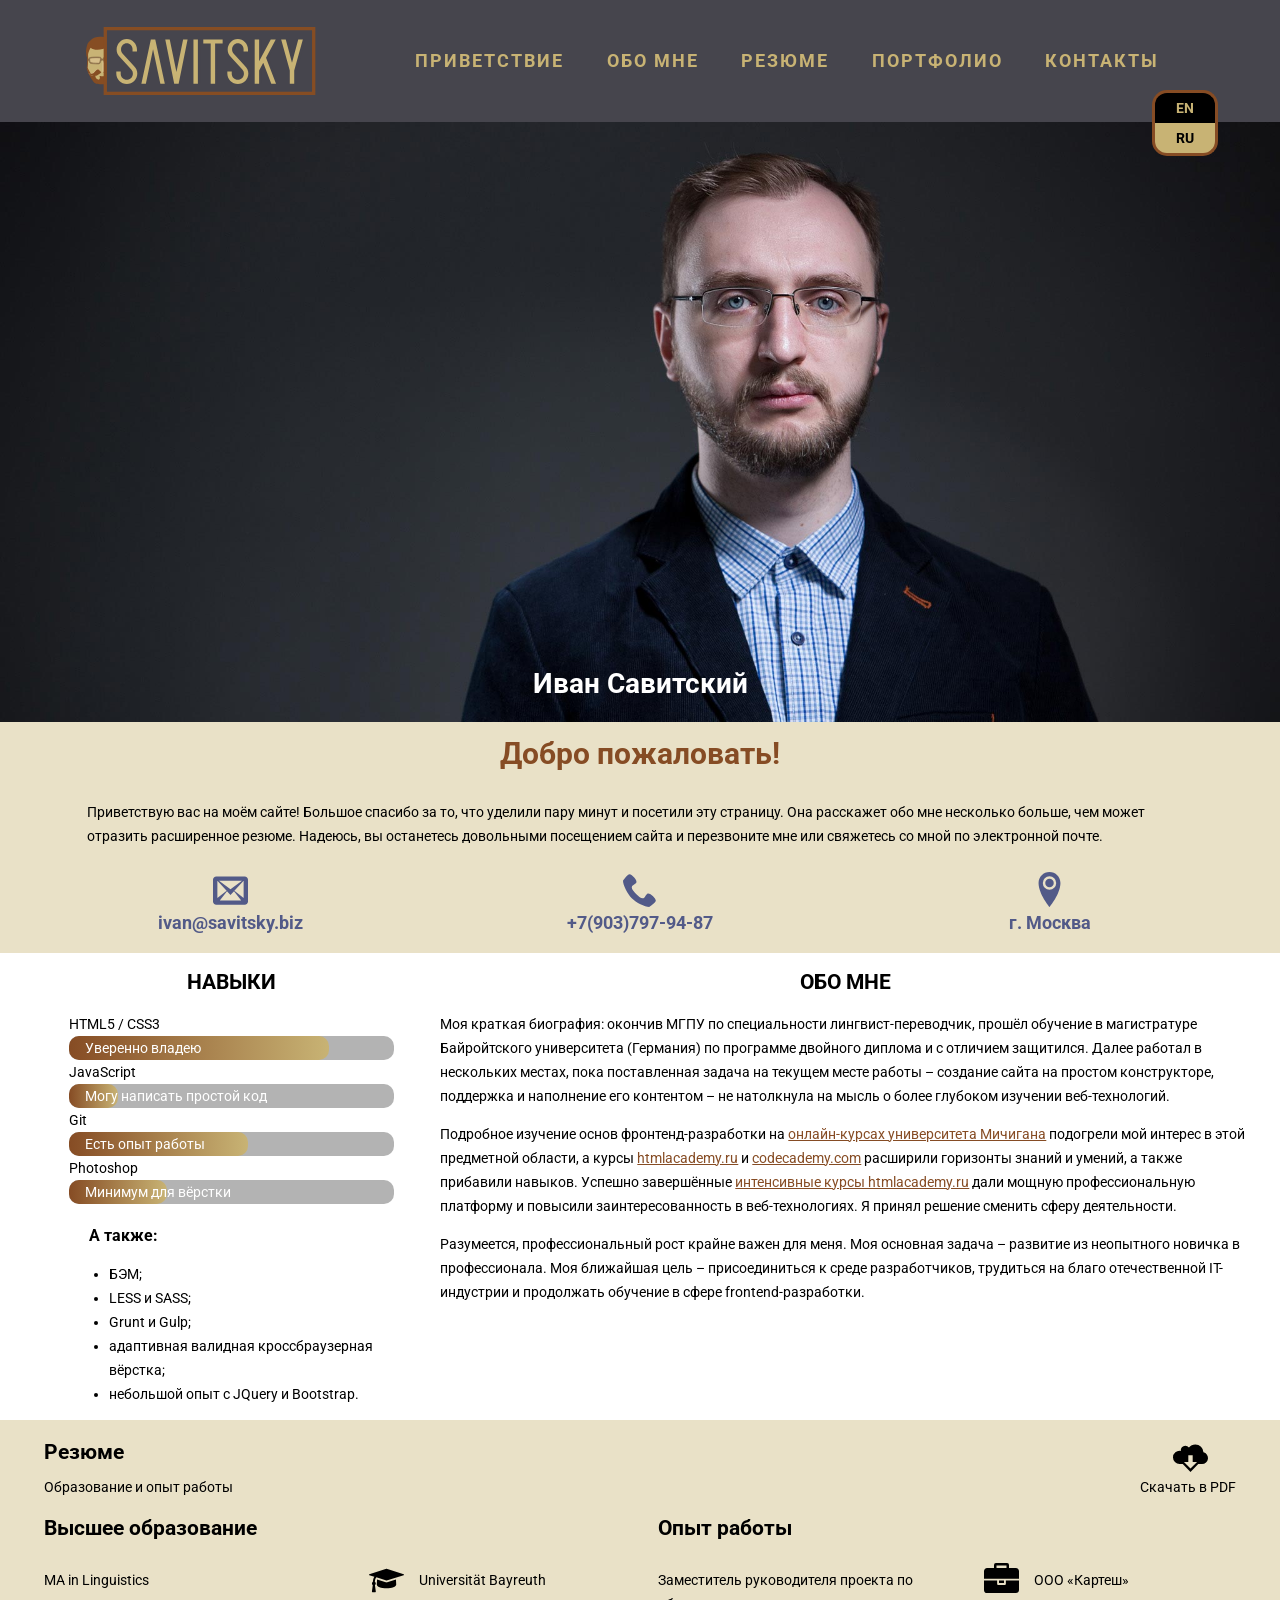
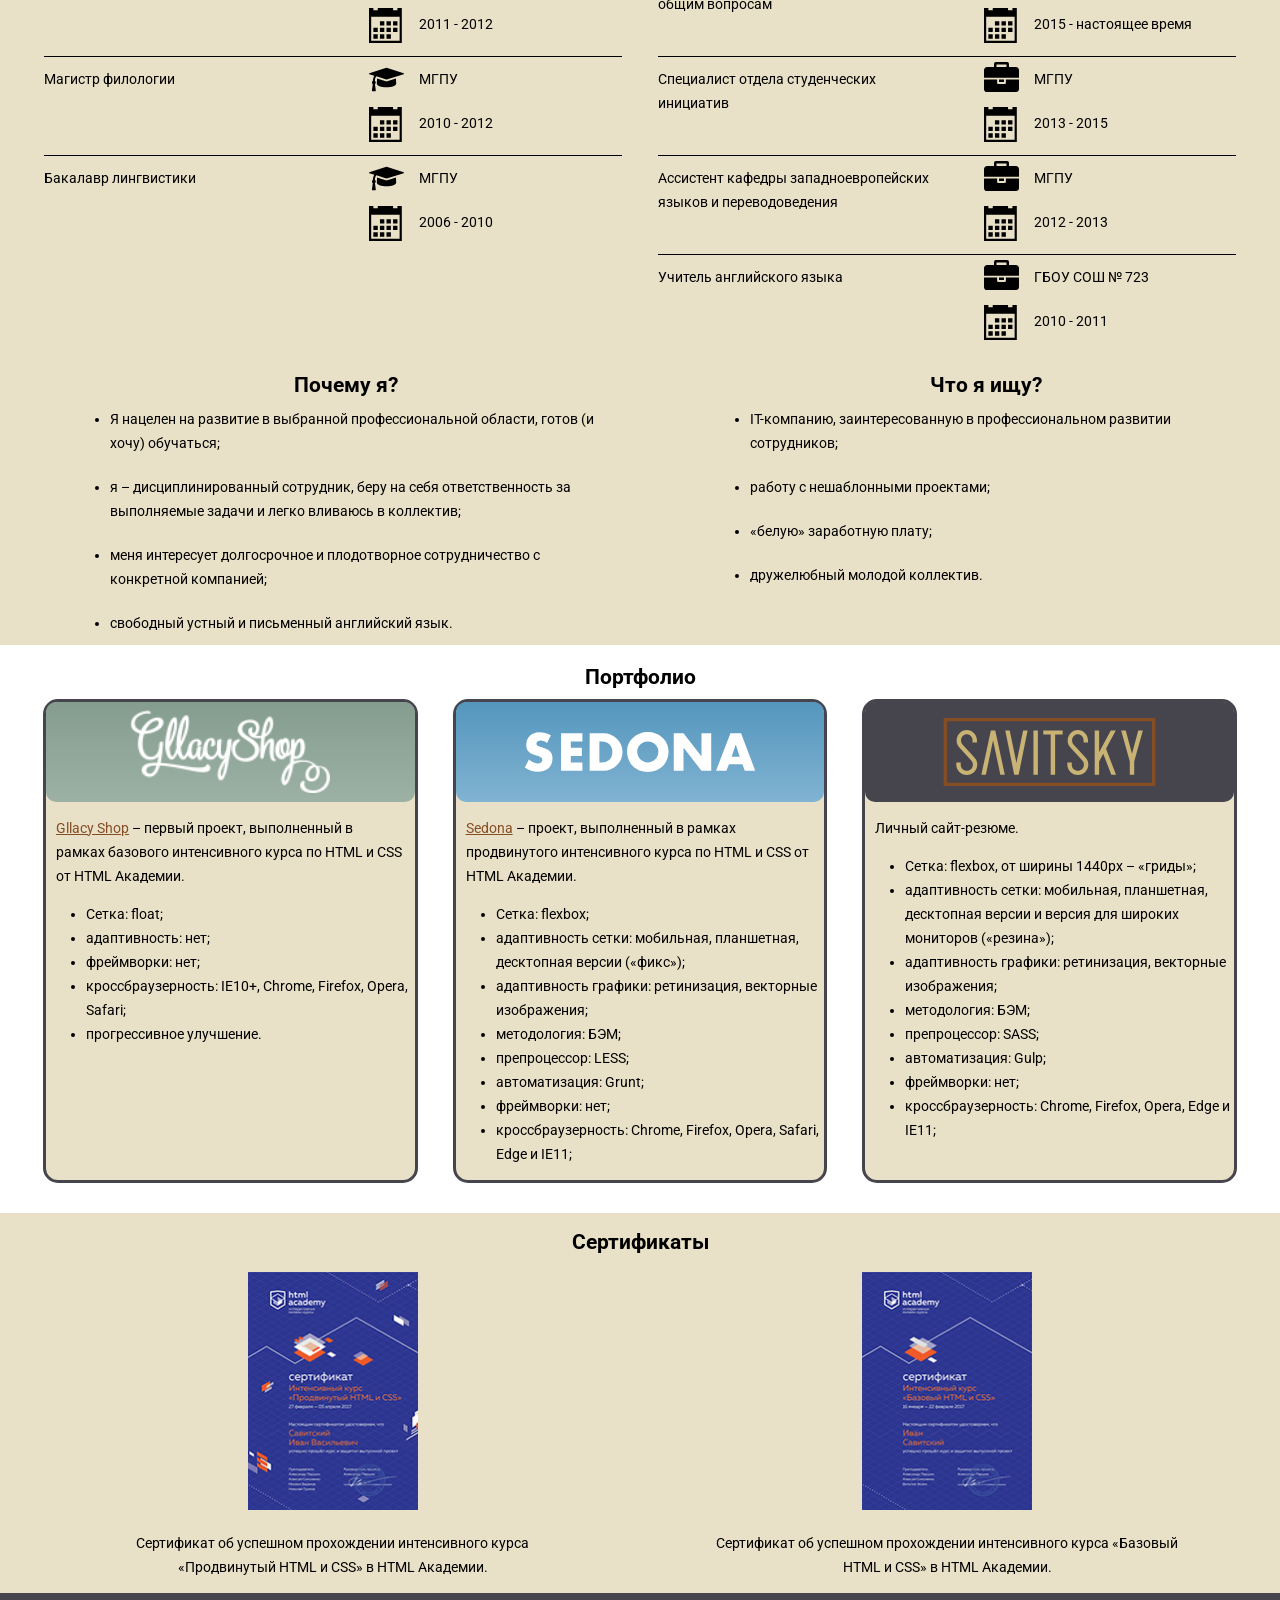
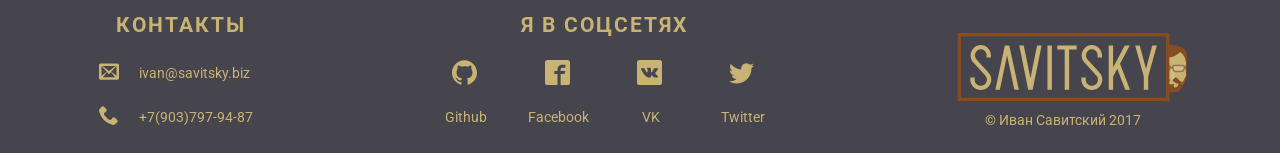
==== commit b3528cfd: "Fix link target" ====
--- a/index.html
+++ b/index.html
@@ -364,7 +364,7 @@
               </a>
               <div class="portfolio__item-description portfolio__item-description--gllacy">
                 <p>
-                  <a class="portfolio__item-description-link" href="gllacy/index.html">Gllacy Shop</a> – первый проект, выполненный в рамках базового интенсивного курса по HTML и CSS от HTML Академии.
+                  <a class="portfolio__item-description-link" href="gllacy/index.html" target="_blank">Gllacy Shop</a> – первый проект, выполненный в рамках базового интенсивного курса по HTML и CSS от HTML Академии.
                 </p>
                 <ul class="portfolio__item-description-list portfolio__item-description-list--gllacy">
                   <li>Сетка: float;</li>
@@ -384,7 +384,7 @@
               </a>
               <div class="portfolio__item-description portfolio__item-description--sedona">
                 <p>
-                  <a class="portfolio__item-description-link" href="sedona/index.html">Sedona</a> – проект, выполненный в рамках продвинутого интенсивного курса по HTML и CSS от HTML Академии.
+                  <a class="portfolio__item-description-link" href="sedona/index.html" target="_blank">Sedona</a> – проект, выполненный в рамках продвинутого интенсивного курса по HTML и CSS от HTML Академии.
                 </p>
                 <ul class="portfolio__item-description-list portfolio__item-description-list--sedona">
                   <li>Сетка: flexbox;</li>
--- a/css/style.min.css
+++ b/css/style.min.css
@@ -1188,7 +1188,8 @@
     -ms-flex-pack: distribute;
     justify-content: space-around;
     padding-top: 20px;
-    padding-bottom: 20px; }
+    padding-bottom: 20px;
+    width: 100%; }
   .features__why,
   .features__what {
     width: 45%;
@@ -1204,6 +1205,9 @@
     align-items: flex-start;
     -ms-flex-pack: start;
     justify-content: flex-start; }
+  .features__why-list li,
+  .features__what-list li {
+    width: 100%; }
   .language-switcher {
     top: 45px;
     left: 10%; }
@@ -1362,6 +1366,8 @@
   .features__wrapper {
     min-width: 980px;
     padding: 0 2%; }
+  .features__wrapper {
+    width: 100%; }
   .language-switcher {
     left: 90%;
     top: 74%; }
@@ -1763,9 +1769,9 @@
   .background-img {
     background-image: url("../img/profile-pic-vert@2x.jpg"); } }
 
-@media (-webkit-min-device-pixel-ratio: 1.5), (min-resolution: 144dpi), (min-resolution: 1.5dppx) {
+/*@media (-webkit-min-device-pixel-ratio: 1.5), (min-resolution: 144dpi), (min-resolution: 1.5dppx) {
   .background-img {
-    background-image: url("../img/profile-pic-vert-mobile@2x.jpg"); } }
+    background-image: url("../img/profile-pic-vert-mobile@2x.jpg"); } }*/
 
 @media (max-width: 767px) {
   .main-nav--closed .main-nav__items {
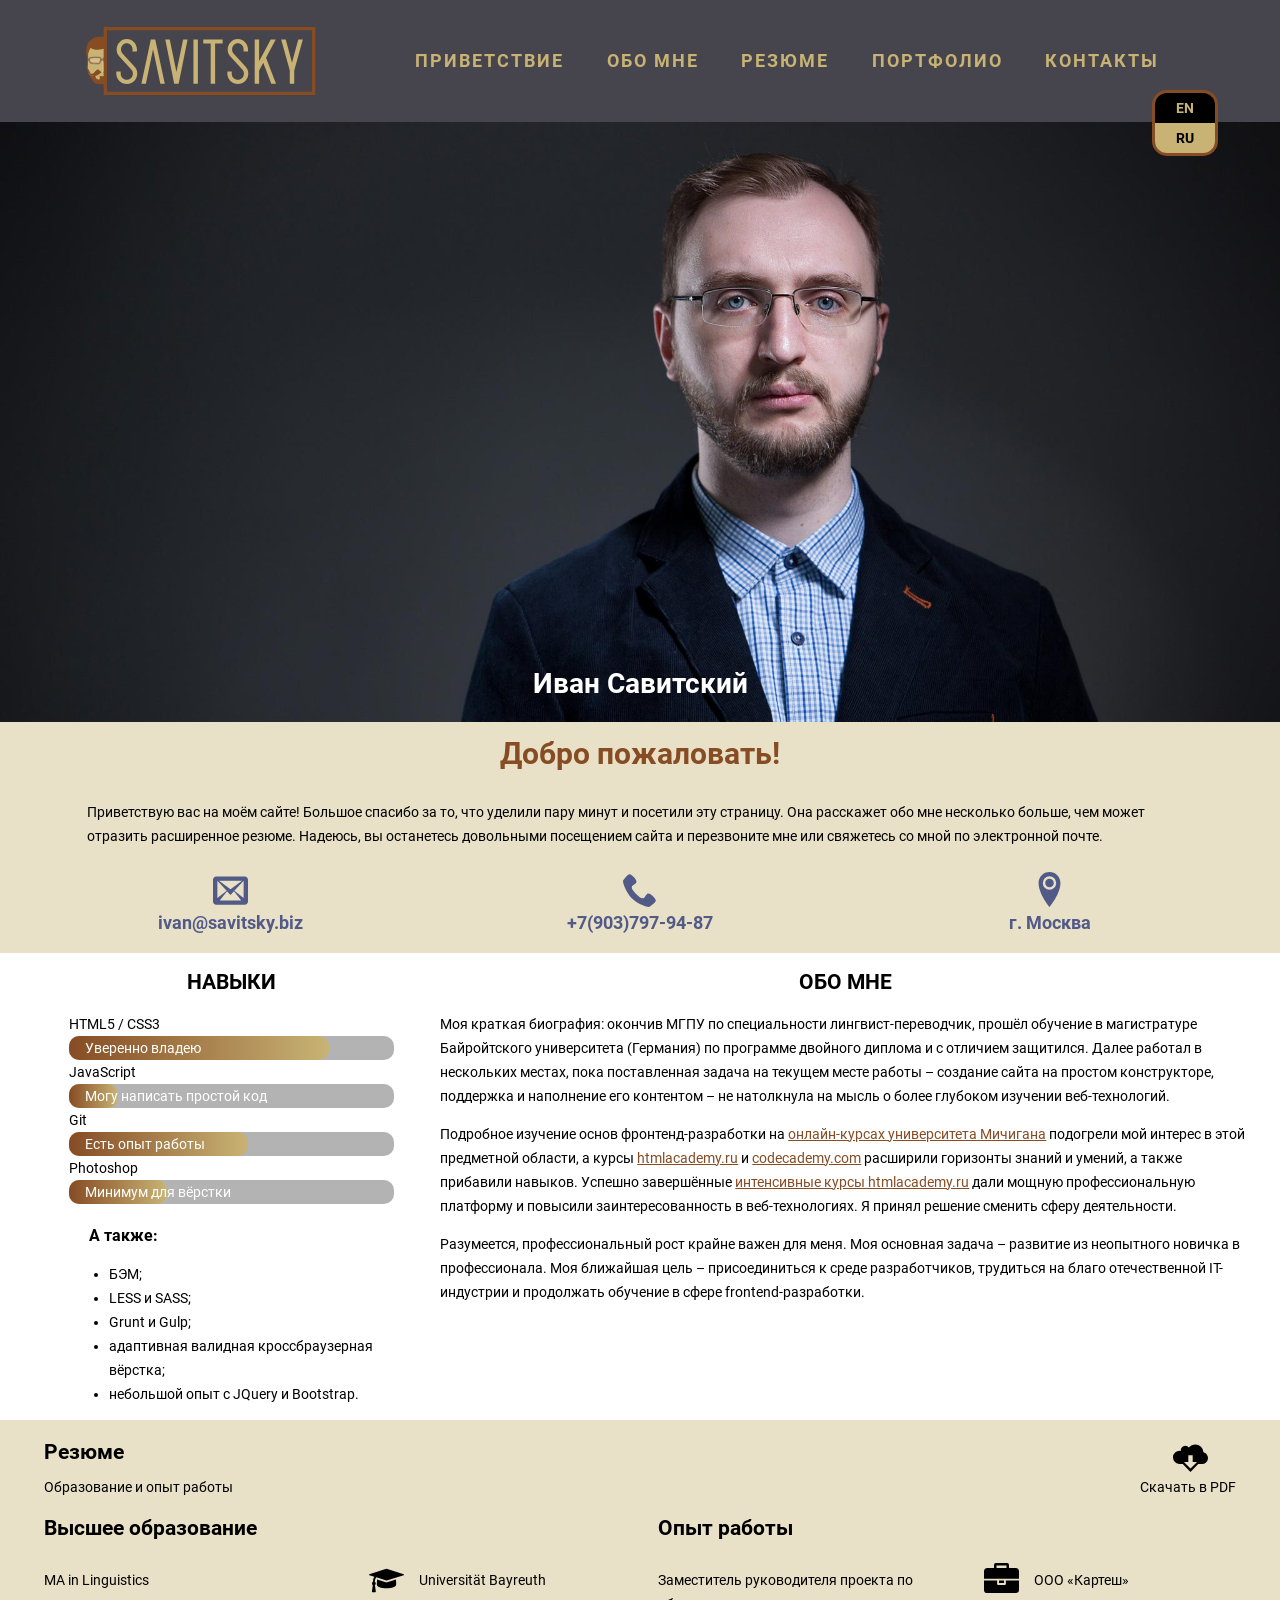
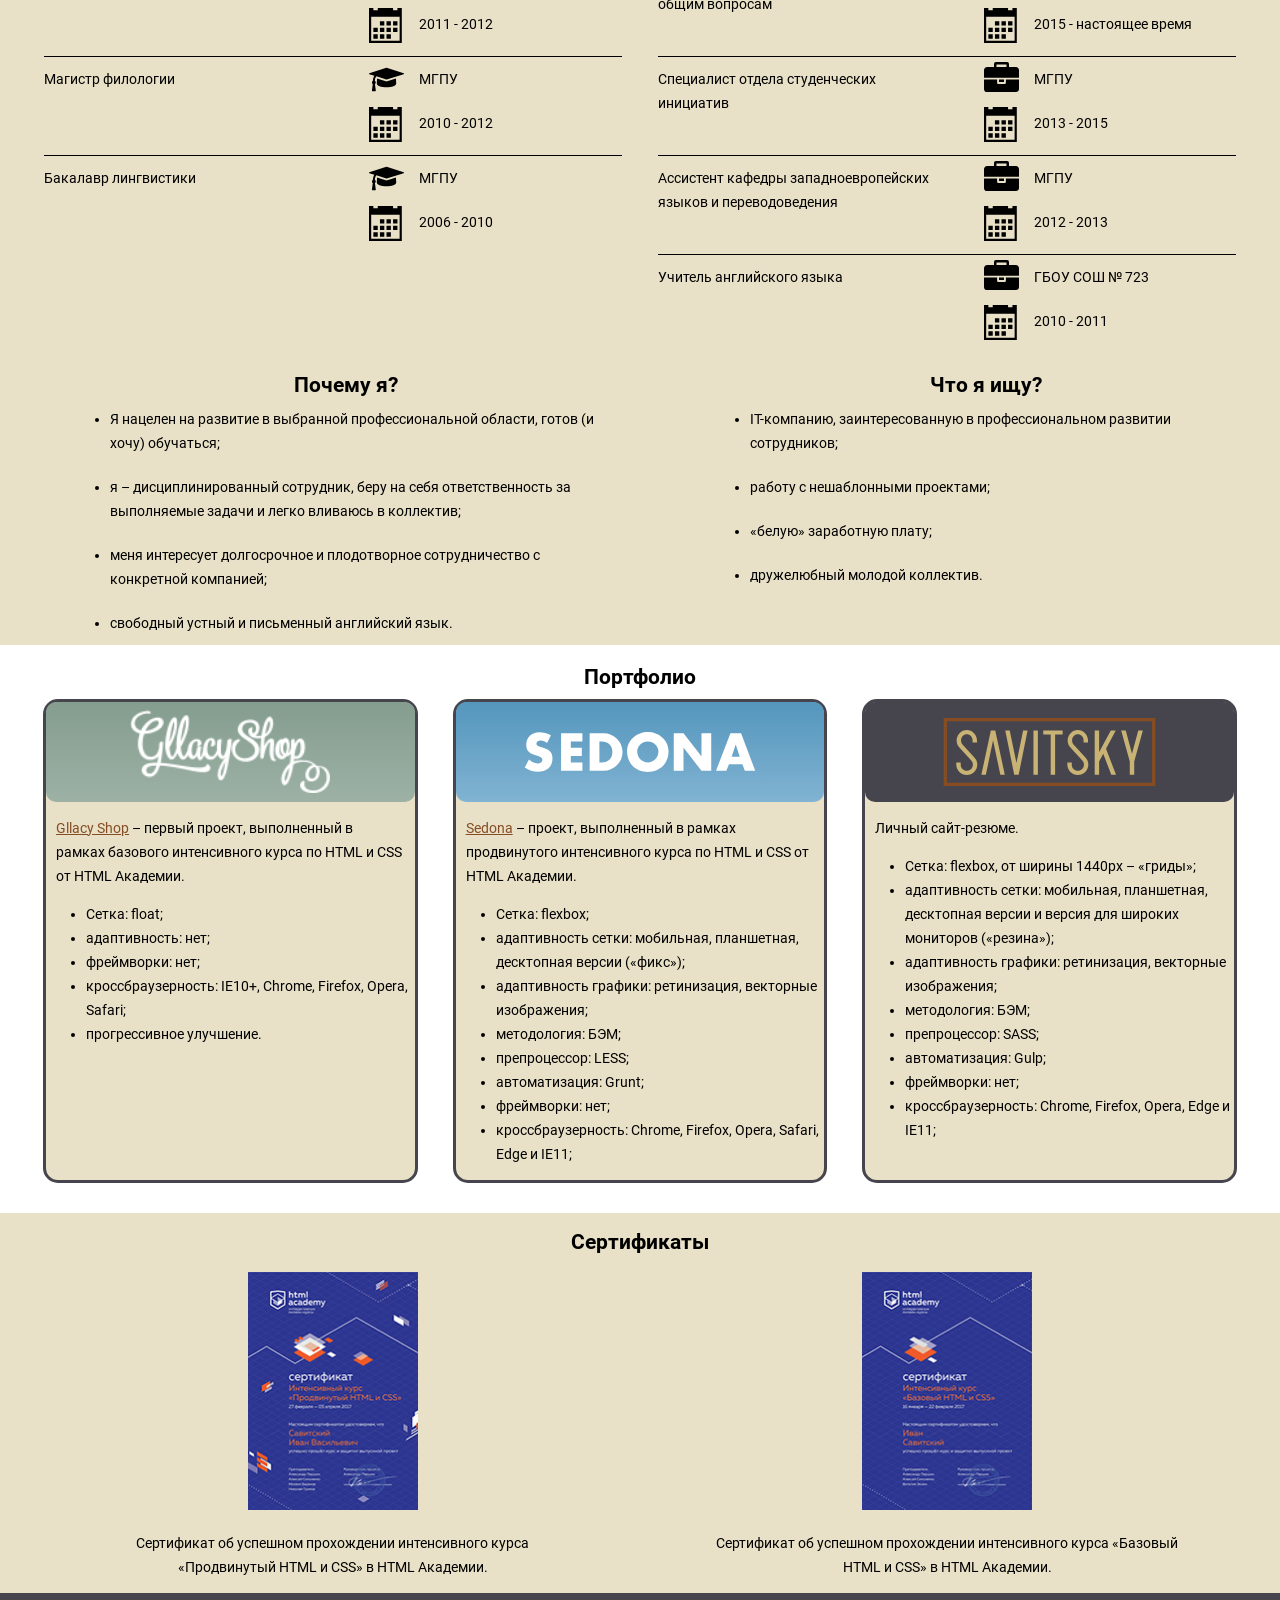
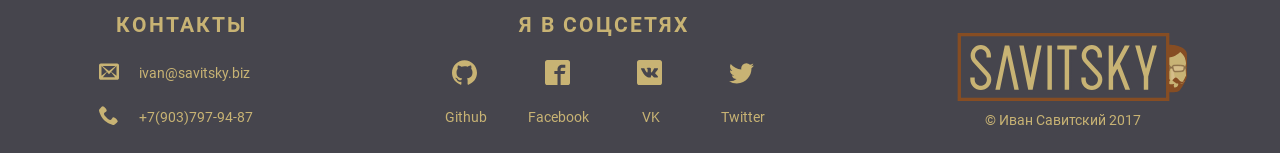
==== commit 5bac673d: "Add fonts via @font-face rule" ====
--- a/index.html
+++ b/index.html
@@ -4,7 +4,7 @@
   <meta charset="UTF-8">
   <meta name="viewport" content="width=device-width, initial-scale=1">
   <title>Иван Савитский</title>
-  <link href="https://fonts.googleapis.com/css?family=Roboto:400,700&amp;subset=cyrillic" rel="stylesheet">
+
   <!--favicon-->
   <link rel="shortcut icon" href="img/head-icon.ico">
 	<link rel="icon" sizes="16x16 32x32 64x64" href="img/head-icon.ico">
--- a/css/style.min.css
+++ b/css/style.min.css
@@ -1,1782 +1 @@
-/*! normalize.css v6.0.0 | MIT License | github.com/necolas/normalize.css */
-/* Document
-   ========================================================================== */
-/**
- * 1. Correct the line height in all browsers.
- * 2. Prevent adjustments of font size after orientation changes in
- *    IE on Windows Phone and in iOS.
- */
-html {
-  line-height: 1.15;
-  /* 1 */
-  -ms-text-size-adjust: 100%;
-  /* 2 */
-  -webkit-text-size-adjust: 100%;
-  /* 2 */ }
-
-/* Sections
-   ========================================================================== */
-/**
- * Add the correct display in IE 9-.
- */
-article,
-aside,
-footer,
-header,
-nav,
-section {
-  display: block; }
-
-/**
- * Correct the font size and margin on `h1` elements within `section` and
- * `article` contexts in Chrome, Firefox, and Safari.
- */
-h1 {
-  font-size: 2em;
-  margin: 0.67em 0; }
-
-/* Grouping content
-   ========================================================================== */
-/**
- * Add the correct display in IE 9-.
- * 1. Add the correct display in IE.
- */
-figcaption,
-figure,
-main {
-  /* 1 */
-  display: block; }
-
-/**
- * Add the correct margin in IE 8.
- */
-figure {
-  margin: 1em 40px; }
-
-/**
- * 1. Add the correct box sizing in Firefox.
- * 2. Show the overflow in Edge and IE.
- */
-hr {
-  box-sizing: content-box;
-  /* 1 */
-  height: 0;
-  /* 1 */
-  overflow: visible;
-  /* 2 */ }
-
-/**
- * 1. Correct the inheritance and scaling of font size in all browsers.
- * 2. Correct the odd `em` font sizing in all browsers.
- */
-pre {
-  font-family: monospace, monospace;
-  /* 1 */
-  font-size: 1em;
-  /* 2 */ }
-
-/* Text-level semantics
-   ========================================================================== */
-/**
- * 1. Remove the gray background on active links in IE 10.
- * 2. Remove gaps in links underline in iOS 8+ and Safari 8+.
- */
-a {
-  background-color: transparent;
-  /* 1 */
-  -webkit-text-decoration-skip: objects;
-  /* 2 */ }
-
-/**
- * 1. Remove the bottom border in Chrome 57- and Firefox 39-.
- * 2. Add the correct text decoration in Chrome, Edge, IE, Opera, and Safari.
- */
-abbr[title] {
-  border-bottom: none;
-  /* 1 */
-  text-decoration: underline;
-  /* 2 */
-  text-decoration: underline dotted;
-  /* 2 */ }
-
-/**
- * Prevent the duplicate application of `bolder` by the next rule in Safari 6.
- */
-b,
-strong {
-  font-weight: inherit; }
-
-/**
- * Add the correct font weight in Chrome, Edge, and Safari.
- */
-b,
-strong {
-  font-weight: bolder; }
-
-/**
- * 1. Correct the inheritance and scaling of font size in all browsers.
- * 2. Correct the odd `em` font sizing in all browsers.
- */
-code,
-kbd,
-samp {
-  font-family: monospace, monospace;
-  /* 1 */
-  font-size: 1em;
-  /* 2 */ }
-
-/**
- * Add the correct font style in Android 4.3-.
- */
-dfn {
-  font-style: italic; }
-
-/**
- * Add the correct background and color in IE 9-.
- */
-mark {
-  background-color: #ff0;
-  color: #000; }
-
-/**
- * Add the correct font size in all browsers.
- */
-small {
-  font-size: 80%; }
-
-/**
- * Prevent `sub` and `sup` elements from affecting the line height in
- * all browsers.
- */
-sub,
-sup {
-  font-size: 75%;
-  line-height: 0;
-  position: relative;
-  vertical-align: baseline; }
-
-sub {
-  bottom: -0.25em; }
-
-sup {
-  top: -0.5em; }
-
-/* Embedded content
-   ========================================================================== */
-/**
- * Add the correct display in IE 9-.
- */
-audio,
-video {
-  display: inline-block; }
-
-/**
- * Add the correct display in iOS 4-7.
- */
-audio:not([controls]) {
-  display: none;
-  height: 0; }
-
-/**
- * Remove the border on images inside links in IE 10-.
- */
-img {
-  border-style: none; }
-
-/**
- * Hide the overflow in IE.
- */
-svg:not(:root) {
-  overflow: hidden; }
-
-/* Forms
-   ========================================================================== */
-/**
- * Remove the margin in Firefox and Safari.
- */
-button,
-input,
-optgroup,
-select,
-textarea {
-  margin: 0; }
-
-/**
- * Show the overflow in IE.
- * 1. Show the overflow in Edge.
- */
-button,
-input {
-  /* 1 */
-  overflow: visible; }
-
-/**
- * Remove the inheritance of text transform in Edge, Firefox, and IE.
- * 1. Remove the inheritance of text transform in Firefox.
- */
-button,
-select {
-  /* 1 */
-  text-transform: none; }
-
-/**
- * 1. Prevent a WebKit bug where (2) destroys native `audio` and `video`
- *    controls in Android 4.
- * 2. Correct the inability to style clickable types in iOS and Safari.
- */
-button,
-html [type="button"],
-[type="reset"],
-[type="submit"] {
-  -webkit-appearance: button;
-  /* 2 */ }
-
-/**
- * Remove the inner border and padding in Firefox.
- */
-button::-moz-focus-inner,
-[type="button"]::-moz-focus-inner,
-[type="reset"]::-moz-focus-inner,
-[type="submit"]::-moz-focus-inner {
-  border-style: none;
-  padding: 0; }
-
-/**
- * Restore the focus styles unset by the previous rule.
- */
-button:-moz-focusring,
-[type="button"]:-moz-focusring,
-[type="reset"]:-moz-focusring,
-[type="submit"]:-moz-focusring {
-  outline: 1px dotted ButtonText; }
-
-/**
- * 1. Correct the text wrapping in Edge and IE.
- * 2. Correct the color inheritance from `fieldset` elements in IE.
- * 3. Remove the padding so developers are not caught out when they zero out
- *    `fieldset` elements in all browsers.
- */
-legend {
-  box-sizing: border-box;
-  /* 1 */
-  color: inherit;
-  /* 2 */
-  display: table;
-  /* 1 */
-  max-width: 100%;
-  /* 1 */
-  padding: 0;
-  /* 3 */
-  white-space: normal;
-  /* 1 */ }
-
-/**
- * 1. Add the correct display in IE 9-.
- * 2. Add the correct vertical alignment in Chrome, Firefox, and Opera.
- */
-progress {
-  display: inline-block;
-  /* 1 */
-  vertical-align: baseline;
-  /* 2 */ }
-
-/**
- * Remove the default vertical scrollbar in IE.
- */
-textarea {
-  overflow: auto; }
-
-/**
- * 1. Add the correct box sizing in IE 10-.
- * 2. Remove the padding in IE 10-.
- */
-[type="checkbox"],
-[type="radio"] {
-  box-sizing: border-box;
-  /* 1 */
-  padding: 0;
-  /* 2 */ }
-
-/**
- * Correct the cursor style of increment and decrement buttons in Chrome.
- */
-[type="number"]::-webkit-inner-spin-button,
-[type="number"]::-webkit-outer-spin-button {
-  height: auto; }
-
-/**
- * 1. Correct the odd appearance in Chrome and Safari.
- * 2. Correct the outline style in Safari.
- */
-[type="search"] {
-  -webkit-appearance: textfield;
-  /* 1 */
-  outline-offset: -2px;
-  /* 2 */ }
-
-/**
- * Remove the inner padding and cancel buttons in Chrome and Safari on macOS.
- */
-[type="search"]::-webkit-search-cancel-button,
-[type="search"]::-webkit-search-decoration {
-  -webkit-appearance: none; }
-
-/**
- * 1. Correct the inability to style clickable types in iOS and Safari.
- * 2. Change font properties to `inherit` in Safari.
- */
-::-webkit-file-upload-button {
-  -webkit-appearance: button;
-  /* 1 */
-  font: inherit;
-  /* 2 */ }
-
-/* Interactive
-   ========================================================================== */
-/*
- * Add the correct display in IE 9-.
- * 1. Add the correct display in Edge, IE, and Firefox.
- */
-details,
-menu {
-  display: block; }
-
-/*
- * Add the correct display in all browsers.
- */
-summary {
-  display: list-item; }
-
-/* Scripting
-   ========================================================================== */
-/**
- * Add the correct display in IE 9-.
- */
-canvas {
-  display: inline-block; }
-
-/**
- * Add the correct display in IE.
- */
-template {
-  display: none; }
-
-/* Hidden
-   ========================================================================== */
-/**
- * Add the correct display in IE 10-.
- */
-[hidden] {
-  display: none; }
-
-html, body {
-  padding: 0;
-  margin: 0; }
-
-body {
-  font-size: 14px;
-  line-height: 24px;
-  font-family: Roboto, Helvetica, sans-serif;
-  color: #000000;
-  background-color: #ffffff;
-  font-weight: normal; }
-
-img {
-  max-width: 100%;
-  height: auto; }
-
-@keyframes stretching {
-  0% {
-    width: 0%; }
-  100% {
-    width: 100%; } }
-
-@keyframes move {
-  0% {
-    transform: translateX(0px); }
-  30% {
-    transform: translateX(-20px); }
-  70% {
-    transform: translateX(0px);
-    z-index: 10; }
-  100% {
-    z-index: 0; } }
-
-@keyframes move-footer {
-  0% {
-    transform: translateX(0px); }
-  30% {
-    transform: translateX(20px); }
-  70% {
-    transform: translateX(0px);
-    z-index: 10; }
-  100% {
-    z-index: 0; } }
-
-.about-me h2 {
-  text-align: center; }
-
-.about-me__link {
-  color: #864c24; }
-  .about-me__link:visited {
-    color: #c8b374; }
-
-.about-me__btn {
-  display: none; }
-
-.about-me__btn--nojs {
-  display: none; }
-
-.avatar {
-  margin: 0;
-  padding-top: 20px;
-  text-align: center; }
-
-.background-img {
-  display: -ms-flexbox;
-  display: flex;
-  -ms-flex-direction: column;
-      flex-direction: column;
-  -ms-flex-pack: end;
-      justify-content: flex-end;
-  height: 400px;
-  background-color: #000000;
-  background-image: url("../img/profile-pic-vert-mobile@1x.jpg");
-  background-size: 100%;
-  background-position-y: 30%;
-  background-repeat: no-repeat; }
-
-.background-img__wrapper {
-  min-width: 280px;
-  margin: 0 auto;
-  padding: 0 6.25%;
-  height: 30px;
-  padding-bottom: 30px; }
-
-.background-img__caption h1 {
-  margin: 0;
-  color: #ffffff;
-  font-size: 28px;
-  text-align: center; }
-
-.certificates {
-  background-color: rgba(200, 179, 116, 0.4); }
-
-.certificates__wrapper {
-  display: -ms-flexbox;
-  display: flex;
-  -ms-flex-direction: column;
-      flex-direction: column;
-  -ms-flex-align: center;
-      align-items: center;
-  min-width: 280px;
-  margin: 0 auto;
-  padding: 0 6.25%; }
-
-.certificates__item {
-  display: -ms-flexbox;
-  display: flex;
-  -ms-flex-direction: column;
-      flex-direction: column;
-  -ms-flex-align: center;
-      align-items: center;
-  width: 100%; }
-
-.certificates__item-link:hover {
-  opacity: 0.8; }
-
-.certificates__item-description {
-  width: 80%; }
-
-.contact {
-  font-size: 18px;
-  line-height: 21px;
-  font-weight: bold;
-  background-color: rgba(200, 179, 116, 0.4);
-  color: #525a88; }
-
-.contact__details {
-  position: relative;
-  display: -ms-flexbox;
-  display: flex;
-  -ms-flex-direction: column;
-      flex-direction: column;
-  -ms-flex-align: center;
-      align-items: center;
-  min-width: 280px;
-  margin: 0 auto;
-  padding: 0 6.25%;
-  padding: 0;
-  list-style: none; }
-
-.contact__item {
-  width: 50%;
-  margin: 0;
-  padding-left: 0;
-  padding-top: 20px;
-  padding-bottom: 20px; }
-
-.contact__item-icon {
-  position: absolute;
-  top: 10px;
-  left: 8%;
-  fill: #525a88; }
-
-.contact__item-icon--phone {
-  top: 70px; }
-
-.contact__item-icon--location {
-  top: 130px; }
-
-.contact__item a {
-  color: #525a88;
-  text-decoration: none; }
-
-.features {
-  background-color: rgba(200, 179, 116, 0.4); }
-
-.features__wrapper {
-  min-width: 280px;
-  margin: 0 auto;
-  padding: 0 6.25%;
-  padding-top: 20px;
-  padding-bottom: 20px; }
-
-.features__why h2,
-.features__what h2 {
-  margin: 0;
-  text-align: center; }
-
-.features__why-list,
-.features__what-list {
-  margin: 0;
-  padding-left: 20px; }
-
-.features__why-list li,
-.features__what-list li {
-  padding-top: 10px;
-  padding-bottom: 10px; }
-
-.language-switcher {
-  position: absolute;
-  width: 125px;
-  font-weight: bold;
-  text-align: center;
-  top: 135px;
-  left: 16.25%; }
-
-.language-switcher ul {
-  display: -ms-flexbox;
-  display: flex;
-  list-style: none;
-  width: 120px;
-  margin: 0;
-  padding: 0; }
-
-.language-switcher__lang-link {
-  display: -ms-flexbox;
-  display: flex;
-  -ms-flex-pack: center;
-      justify-content: center;
-  -ms-flex-align: center;
-      align-items: center;
-  width: 60px;
-  height: 30px;
-  text-decoration: none; }
-
-.language-switcher__lang-link--ru {
-  color: #000000;
-  background-color: #c8b374;
-  border-top-left-radius: 15px;
-  border-bottom-left-radius: 15px;
-  border: 3px solid #864c24;
-  border-right: none; }
-  .language-switcher__lang-link--ru:hover {
-    background-color: #000000;
-    color: #c8b374;
-    opacity: 0.8; }
-  .language-switcher__lang-link--ru:active {
-    box-shadow: inset 0 1px 0 rgba(200, 179, 116, 0.4); }
-
-.language-switcher__lang-link--en {
-  background-color: #000000;
-  border-bottom-right-radius: 15px;
-  border-top-right-radius: 15px;
-  border: 3px solid #864c24;
-  border-left: none;
-  color: #c8b374; }
-  .language-switcher__lang-link--en:hover {
-    background-color: #c8b374;
-    color: #000000;
-    opacity: 0.8; }
-  .language-switcher__lang-link--en:active {
-    box-shadow: inset 0 1px 0 #333333; }
-
-.logo {
-  display: -ms-flexbox;
-  display: flex;
-  -ms-flex-pack: center;
-      justify-content: center;
-  padding-top: 27px;
-  padding-bottom: 80px; }
-
-.logo__title {
-  position: relative;
-  left: -1rem;
-  z-index: 1; }
-
-.logo__face {
-  position: relative;
-  z-index: 0;
-  top: 7px;
-  left: 0; }
-  .logo__face:hover {
-    animation-name: move;
-    animation-duration: 2s;
-    animation-timing-function: ease; }
-
-.main-nav {
-  position: relative; }
-
-.main-nav__items {
-  display: -ms-flexbox;
-  display: flex;
-  -ms-flex-direction: column;
-      flex-direction: column;
-  -ms-flex-align: center;
-      align-items: center;
-  margin: 0;
-  padding: 0;
-  list-style: none; }
-
-.main-nav__item {
-  display: -ms-flexbox;
-  display: flex;
-  -ms-flex-align: center;
-      align-items: center;
-  -ms-flex-pack: center;
-      justify-content: center;
-  width: 100%;
-  height: 50px;
-  border-top: 1px solid #c8b374;
-  border-bottom: 1px solid #864c24; }
-  .main-nav__item:first-child {
-    border-top: none; }
-  .main-nav__item:last-child {
-    border-bottom: none; }
-
-.main-nav__item a {
-  color: #c8b374;
-  font-weight: bold;
-  text-decoration: none;
-  font-size: 18px;
-  text-transform: uppercase;
-  letter-spacing: 2px; }
-  .main-nav__item a:hover {
-    color: #864c24;
-    text-shadow: -1px 1px 1px #000000; }
-  .main-nav__item a:active {
-    color: #864c24;
-    text-shadow: 1px -1px 1px #000000; }
-
-.main-nav__toggle {
-  position: absolute;
-  z-index: 2;
-  top: -40px;
-  right: 12%;
-  padding: 0;
-  font-size: 0;
-  cursor: pointer;
-  border: none;
-  outline: none; }
-
-.main-nav--closed .main-nav__toggle {
-  width: 23px;
-  height: 21px;
-  background-color: #46454d; }
-
-.main-nav--closed .main-nav__toggle::before {
-  content: "";
-  position: absolute;
-  top: 0;
-  right: 0;
-  width: 28px;
-  height: 4px;
-  background-color: #c8b374;
-  box-shadow: 0 8px 0 0 #c8b374, 0 16px 0 0 #c8b374; }
-
-.main-nav--opened .main-nav__toggle {
-  width: 23px;
-  height: 22px;
-  background-color: transparent; }
-  .main-nav--opened .main-nav__toggle::before, .main-nav--opened .main-nav__toggle::after {
-    content: "";
-    position: absolute;
-    top: 6px;
-    right: 5px;
-    width: 28px;
-    height: 4px;
-    background-color: #c8b374; }
-  .main-nav--opened .main-nav__toggle::before {
-    transform: rotate(45deg); }
-  .main-nav--opened .main-nav__toggle::after {
-    transform: rotate(-45deg); }
-
-.page-footer {
-  background-color: #46454d;
-  color: #c8b374; }
-
-.page-footer h2 {
-  margin: 0;
-  text-transform: uppercase;
-  font-size: 21px;
-  letter-spacing: 2px;
-  text-align: center; }
-
-.page-footer ul {
-  list-style: none; }
-
-.page-footer__wrapper {
-  min-width: 280px;
-  margin: 0 auto;
-  padding: 0 6.25%;
-  padding: 20px 0; }
-
-.page-footer__item:last-child {
-  position: relative; }
-
-.page-footer__contacts {
-  display: -ms-flexbox;
-  display: flex;
-  -ms-flex-direction: column;
-      flex-direction: column;
-  -ms-flex-align: center;
-      align-items: center; }
-
-.page-footer__contacts-list {
-  padding-left: 0; }
-
-.page-footer__contacts-list li {
-  position: relative;
-  padding: 10px 0 10px 30px; }
-
-.page-footer__contacts-link {
-  color: #c8b374;
-  text-decoration: none; }
-  .page-footer__contacts-link:hover {
-    color: #864c24;
-    text-decoration: none; }
-
-.page-footer__contacts-img,
-.page-footer__social-img {
-  position: absolute;
-  fill: #c8b374; }
-
-.page-footer__contacts-img {
-  top: 10px;
-  left: -10px; }
-
-.page-footer__contacts-link:hover .page-footer__contacts-img {
-  fill: #864c24; }
-
-.page-footer__social {
-  display: -ms-flexbox;
-  display: flex;
-  -ms-flex-direction: column;
-      flex-direction: column;
-  -ms-flex-align: center;
-      align-items: center; }
-
-.page-footer__social-link {
-  position: relative;
-  color: #c8b374;
-  text-decoration: none; }
-  .page-footer__social-link:hover {
-    color: #864c24;
-    text-decoration: none; }
-
-.page-footer__social-list {
-  padding-left: 0; }
-
-.page-footer__social-list li {
-  padding: 10px 0 10px 30px; }
-
-.page-footer__social-img {
-  top: 0;
-  left: -40px; }
-
-.page-footer__social-link:hover .page-footer__social-img {
-  fill: #864c24; }
-
-.page-footer__logo {
-  display: -ms-flexbox;
-  display: flex;
-  -ms-flex-pack: start;
-      justify-content: flex-start;
-  -ms-flex-align: center;
-      align-items: center;
-  -ms-flex-direction: column;
-      flex-direction: column;
-  height: 100px; }
-
-.page-footer__logo-title {
-  z-index: 1;
-  text-align: center; }
-
-.page-footer__face {
-  position: relative;
-  left: 108px;
-  top: -90px;
-  width: 60px;
-  z-index: 0;
-  text-align: center; }
-  .page-footer__face:hover {
-    animation-name: move-footer;
-    animation-duration: 2s;
-    animation-timing-function: ease; }
-
-.page-footer__copyright {
-  display: block;
-  text-align: center; }
-
-.page-header {
-  background-color: #46454d; }
-
-.page-header__wrapper {
-  min-width: 280px;
-  margin: 0 auto;
-  padding: 0 6.25%;
-  position: relative; }
-
-.page-wrapper {
-  min-width: 320px;
-  margin: 0 auto;
-  overflow: hidden; }
-
-.portfolio__wrapper {
-  min-width: 280px;
-  margin: 0 auto;
-  padding: 0 6.25%;
-  display: -ms-flexbox;
-  display: flex;
-  -ms-flex-direction: column;
-      flex-direction: column;
-  -ms-flex-pack: center;
-      justify-content: center; }
-
-.portfolio__wrapper h2 {
-  margin: 0;
-  padding-top: 20px;
-  padding-bottom: 10px;
-  text-align: center; }
-
-.portfolio__item {
-  display: -ms-flexbox;
-  display: flex;
-  -ms-flex-direction: column;
-      flex-direction: column;
-  -ms-flex-pack: start;
-      justify-content: flex-start;
-  margin-bottom: 20px;
-  border: 3px solid #46454d;
-  background-color: rgba(200, 179, 116, 0.4);
-  border-radius: 15px; }
-  .portfolio__item:last-child {
-    margin-bottom: 30px; }
-
-.portfolio__item p {
-  padding-left: 10px;
-  padding-right: 10px; }
-
-.portfolio__item-link {
-  display: -ms-flexbox;
-  display: flex;
-  -ms-flex-direction: column;
-      flex-direction: column;
-  -ms-flex-pack: center;
-      justify-content: center;
-  -ms-flex-align: center;
-      align-items: center;
-  height: 100px;
-  margin-bottom: 10px;
-  text-align: center;
-  border-radius: 10px; }
-  .portfolio__item-link:hover {
-    opacity: 0.8; }
-
-.portfolio__item-link--gllacy {
-  background-image: linear-gradient(to top, #9db1a5, #849d8f); }
-
-.portfolio__item-link--sedona {
-  background-image: linear-gradient(to top, #81b3d2, #5496bd); }
-
-.portfolio__item-link--hunt {
-  background-color: #46454d; }
-
-.portfolio__item-img--sedona {
-  min-width: 250px; }
-
-.portfolio__item-img {
-  text-align: center; }
-
-.profile h2 {
-  text-transform: uppercase; }
-
-.profile__wrapper {
-  min-width: 280px;
-  margin: 0 auto;
-  padding: 0 6.25%; }
-
-.resume {
-  background-color: rgba(200, 179, 116, 0.4); }
-
-.resume__wrapper {
-  min-width: 280px;
-  margin: 0 auto;
-  padding: 0 6.25%;
-  padding-top: 20px;
-  padding-bottom: 20px; }
-
-.resume__heading {
-  position: relative;
-  display: -ms-flexbox;
-  display: flex;
-  -ms-flex-pack: justify;
-      justify-content: space-between; }
-
-.resume__heading-title {
-  display: -ms-flexbox;
-  display: flex;
-  -ms-flex-direction: column;
-      flex-direction: column;
-  -ms-flex-pack: justify;
-      justify-content: space-between; }
-
-.resume__heading-title h2 {
-  margin: 0; }
-
-.resume__heading-title span {
-  display: block;
-  color: #000000; }
-
-.resume__download {
-  display: -ms-flexbox;
-  display: flex;
-  -ms-flex-pack: end;
-      justify-content: flex-end;
-  -ms-flex-item-align: baseline;
-      align-self: baseline;
-  padding-top: 35px; }
-
-.resume__download-link {
-  position: relative;
-  text-decoration: none;
-  color: #000000;
-  text-align: center; }
-
-.resume__download-icon {
-  position: absolute;
-  top: -35px;
-  right: 25px; }
-
-.resume__download-link:hover {
-  color: #864c24;
-  fill: #864c24; }
-
-.resume__unit {
-  display: -ms-flexbox;
-  display: flex;
-  -ms-flex-pack: justify;
-      justify-content: space-between;
-  padding-top: 5px;
-  padding-bottom: 10px;
-  border-bottom: 1px solid #000000; }
-  .resume__unit:last-child {
-    border-bottom: none; }
-
-.resume__unit--left {
-  width: 49%;
-  border-bottom: none; }
-
-.resume__unit--right {
-  -ms-flex-direction: column;
-      flex-direction: column;
-  -ms-flex-align: start;
-      align-items: flex-start;
-  -ms-flex-pack: start;
-      justify-content: flex-start;
-  width: 40%;
-  padding-left: 9%;
-  border-bottom: none; }
-
-.resume__study,
-.resume__date,
-.resume__work {
-  display: block; }
-
-.resume__unit-icon {
-  display: none; }
-
-.resume__container--right {
-  position: relative; }
-
-.portfolio__item-description-link {
-  color: #864c24; }
-  .portfolio__item-description-link:visited {
-    color: #c8b374; }
-
-.skill {
-  padding-left: 5%;
-  white-space: nowrap;
-  overflow: visible;
-  border-radius: 10px;
-  background: linear-gradient(to right, #864c24, #c8b374);
-  animation-name: stretching;
-  animation-duration: 1s;
-  animation-timing-function: ease-out; }
-
-.skill--html {
-  width: 75%; }
-
-.skill--js {
-  width: 10%; }
-
-.skill--git {
-  width: 50%; }
-
-.skill--ps {
-  width: 25%; }
-
-.skillset__caption {
-  -ms-flex-item-align: start;
-      align-self: flex-start;
-  padding-left: 10%; }
-
-.skillset__wrapper {
-  display: -ms-flexbox;
-  display: flex;
-  -ms-flex-direction: column;
-      flex-direction: column;
-  -ms-flex-align: center;
-      align-items: center; }
-
-.skillset h2 {
-  text-align: center; }
-
-.skillset__bar {
-  width: 80%;
-  background-color: #b3b3b3;
-  border-radius: 10px; }
-
-.skillset__bar span {
-  color: #ffffff; }
-
-.skillset__else {
-  width: 100%;
-  padding-top: 20px; }
-
-.skillset__else-caption {
-  padding-left: 20px;
-  font-weight: bold;
-  font-size: 16px; }
-
-.welcome {
-  background-color: rgba(200, 179, 116, 0.4); }
-
-.welcome__wrapper {
-  min-width: 280px;
-  margin: 0 auto;
-  padding: 0 6.25%;
-  position: relative; }
-
-.welcome__wrapper h2 {
-  display: block;
-  margin: 0;
-  padding-top: 20px;
-  padding-bottom: 20px;
-  font-size: 30px;
-  font-weight: bold;
-  color: #864c24;
-  text-align: center; }
-
-.welcome__info {
-  display: block;
-  -ms-flex-pack: center;
-      justify-content: center;
-  padding-bottom: 20px; }
-
-.welcome__info p {
-  padding: 0; }
-
-.lang-en-link-hover {
-  background-color: #000000;
-  color: #c8b374; }
-
-.lang-ru-link-hover {
-  background-color: #c8b374;
-  color: #000000; }
-
-@media (min-width: 550px) {
-  .background-img {
-    height: 370px;
-    background-image: url("../img/profile-pic-tablet@1x.jpg");
-    background-position-y: 0; } }
-
-@media (min-width: 550px) and (-webkit-min-device-pixel-ratio: 1.5), (min-width: 550px) and (min-resolution: 144dpi), (min-width: 550px) and (min-resolution: 1.5dppx) {
-  .background-img {
-    background-image: url("../img/profile-pic-tablet@2x.jpg"); } }
-
-@media (min-width: 768px) {
-  .about-me {
-    -ms-flex-order: 2;
-    order: 2;
-    width: auto;
-    padding-bottom: 10px; }
-  .avatar {
-    display: -ms-flexbox;
-    display: flex;
-    -ms-flex-pack: center;
-    justify-content: center;
-    -ms-flex-align: center;
-    align-items: center;
-    -ms-flex-order: 1;
-    order: 1;
-    width: 49%; }
-  .background-img__wrapper {
-    min-width: 728px;
-    padding: 0 2.75%; }
-  .background-img {
-    height: 500px; }
-  .background-img__wrapper {
-    padding-bottom: 20px; }
-  .certificates__wrapper {
-    min-width: 728px;
-    padding: 0 2.75%; }
-  .certificates__wrapper {
-    -ms-flex-direction: row;
-    flex-direction: row;
-    -ms-flex-wrap: wrap;
-    flex-wrap: wrap;
-    -ms-flex-pack: distribute;
-    justify-content: space-around; }
-  .certificates__wrapper h2 {
-    width: 100%;
-    text-align: center; }
-  .certificates__item {
-    width: 48%;
-    -ms-flex-align: center;
-    align-items: center; }
-  .contact__details {
-    min-width: 728px;
-    padding: 0 2.75%; }
-  .contact__details {
-    -ms-flex-direction: row;
-    flex-direction: row; }
-  .contact__item {
-    position: relative;
-    text-align: center; }
-  .contact__item-icon {
-    position: absolute;
-    top: -20px;
-    left: 45%; }
-  .features__wrapper {
-    min-width: 728px;
-    padding: 0 2.75%; }
-  .features__wrapper {
-    display: -ms-flexbox;
-    display: flex;
-    -ms-flex-pack: distribute;
-    justify-content: space-around;
-    padding-top: 20px;
-    padding-bottom: 20px;
-    width: 100%; }
-  .features__why,
-  .features__what {
-    width: 45%;
-    padding-left: 5%;
-    padding-right: 5%; }
-  .features__why-list,
-  .features__what-list {
-    display: -ms-flexbox;
-    display: flex;
-    -ms-flex-direction: column;
-    flex-direction: column;
-    -ms-flex-align: start;
-    align-items: flex-start;
-    -ms-flex-pack: start;
-    justify-content: flex-start; }
-  .features__why-list li,
-  .features__what-list li {
-    width: 100%; }
-  .language-switcher {
-    top: 45px;
-    left: 10%; }
-  .logo {
-    padding-bottom: 20px; }
-  .main-nav__toggle {
-    display: none; }
-  .main-nav__items {
-    -ms-flex-direction: row;
-    flex-direction: row;
-    -ms-flex-pack: distribute;
-    justify-content: space-around;
-    padding-bottom: 10px; }
-  .main-nav__item {
-    border-top: none;
-    border-bottom: none;
-    width: auto; }
-  .page-footer__wrapper {
-    min-width: 728px;
-    padding: 0 2.75%; }
-  .page-footer__wrapper {
-    position: relative;
-    display: -ms-flexbox;
-    display: flex;
-    -ms-flex-pack: distribute;
-    justify-content: space-around;
-    padding-top: 20px; }
-  .page-footer__social-list {
-    display: -ms-flexbox;
-    display: flex;
-    -ms-flex-wrap: wrap;
-    flex-wrap: wrap;
-    -ms-flex-pack: center;
-    justify-content: center;
-    margin-left: 10%; }
-  .page-footer__social-list li {
-    width: 25%; }
-  .page-footer__logo {
-    -ms-flex-item-align: center;
-    -ms-grid-row-align: center;
-    align-self: center; }
-  .page-header__wrapper {
-    min-width: 728px;
-    padding: 0 2.75%; }
-  .portfolio__wrapper {
-    min-width: 728px;
-    padding: 0 2.75%; }
-  .portfolio__wrapper {
-    -ms-flex-direction: column;
-    flex-direction: column;
-    -ms-flex-wrap: wrap;
-    flex-wrap: wrap;
-    -ms-flex-pack: distribute;
-    justify-content: space-around; }
-  .portfolio__wrapper h2 {
-    width: 100%; }
-  .portfolio__item {
-    -ms-flex-direction: row;
-    flex-direction: row;
-    -ms-flex-pack: justify;
-    justify-content: space-between;
-    -ms-flex-align: center;
-    align-items: center;
-    width: auto; }
-  .portfolio__item-link {
-    width: 33%;
-    margin-left: 10px;
-    margin-right: 10px; }
-  .portfolio__item-description {
-    width: 66%; }
-  .portfolio__item-img--sedona {
-    height: 40px; }
-  .profile__wrapper {
-    min-width: 728px;
-    padding: 0 2.75%; }
-  .profile__wrapper {
-    display: -ms-flexbox;
-    display: flex;
-    -ms-flex-wrap: wrap;
-    flex-wrap: wrap;
-    -ms-flex-pack: center;
-    justify-content: center; }
-  .resume__wrapper {
-    min-width: 728px;
-    padding: 0 2.75%; }
-  .resume__wrapper {
-    padding-top: 20px;
-    padding-bottom: 20px; }
-  .resume__heading {
-    -ms-flex-pack: start;
-    justify-content: flex-start; }
-  .resume__heading-title {
-    width: 50%; }
-  .resume__download {
-    width: 42.5%;
-    -ms-flex-pack: center;
-    justify-content: center; }
-  .resume__heading-title h2 {
-    padding-bottom: 8px; }
-  .resume__unit--right {
-    position: relative;
-    -ms-flex-align: start;
-    align-items: flex-start;
-    width: 35%;
-    padding-left: 0;
-    border-bottom: none; }
-  .resume__study,
-  .resume__work {
-    padding-bottom: 20px; }
-  .resume__unit-icon {
-    display: block;
-    position: absolute;
-    left: -50px;
-    top: 0;
-    width: 35px; }
-  .resume__unit-icon--calendar {
-    top: 45px; }
-  .skillset {
-    -ms-flex-order: 2;
-    order: 2;
-    width: 90%; }
-  .skillset__else {
-    width: 80%; }
-  .welcome__wrapper {
-    min-width: 728px;
-    padding: 0 2.75%; }
-  .welcome__info {
-    padding-bottom: 30px; } }
-
-@media (min-width: 1024px) {
-  .about-me {
-    width: 66%; }
-  .avatar {
-    width: 49%;
-    -ms-flex-item-align: center;
-    -ms-grid-row-align: center;
-    align-self: center; }
-  .background-img__wrapper {
-    min-width: 980px;
-    padding: 0 2%; }
-  .background-img {
-    min-height: 600px;
-    background-image: url("../img/profile-pic@1x.jpg");
-    background-position-y: 0; }
-  .background-img__wrapper {
-    padding-bottom: 20px; }
-  .certificates__wrapper {
-    min-width: 980px;
-    padding: 0 2%; }
-  .certificates__item-description {
-    width: 80%;
-    text-align: center; }
-  .contact__details {
-    min-width: 980px;
-    padding: 0 2%; }
-  .features__wrapper {
-    min-width: 980px;
-    padding: 0 2%; }
-  .features__wrapper {
-    width: 100%; }
-  .language-switcher {
-    left: 90%;
-    top: 74%; }
-  .language-switcher ul {
-    -ms-flex-direction: column-reverse;
-    flex-direction: column-reverse; }
-  .language-switcher__lang-link--ru {
-    border-bottom-left-radius: 15px;
-    border-bottom-right-radius: 15px;
-    border-top-left-radius: 0;
-    border-top: none;
-    border-right: 3px solid #864c24; }
-  .language-switcher__lang-link--ru:active {
-    box-shadow: inset 0 -1px 0 rgba(200, 179, 116, 0.4); }
-  .language-switcher__lang-link--en {
-    border-bottom-right-radius: 0;
-    border-top-right-radius: 15px;
-    border-top-left-radius: 15px;
-    border: 3px solid #864c24;
-    border-bottom: none; }
-  .logo {
-    width: 30%; }
-  .main-nav {
-    width: 64%;
-    -ms-flex-item-align: center;
-    -ms-grid-row-align: center;
-    align-self: center; }
-  .main-nav__items {
-    padding-bottom: 0; }
-  .page-footer__wrapper {
-    min-width: 980px;
-    padding: 0 2%; }
-  .page-footer__wrapper {
-    padding-top: 20px; }
-  .page-footer__social {
-    -ms-flex-pack: justify;
-    justify-content: space-between;
-    width: 30%; }
-  .page-footer__social-img {
-    top: -35px;
-    left: 35%;
-    width: 25px;
-    height: 25px; }
-  .page-footer__social-link {
-    position: static; }
-  .page-footer__social-list {
-    display: -ms-flexbox;
-    display: flex;
-    -ms-flex-wrap: nowrap;
-    flex-wrap: nowrap;
-    -ms-flex-pack: distribute;
-    justify-content: space-around;
-    width: 100%;
-    margin-left: 0; }
-  .page-footer__social-list li {
-    position: relative;
-    width: 100%;
-    padding-left: 0;
-    text-align: center; }
-  .page-footer__copyright {
-    right: 9.5%; }
-  .page-header__wrapper {
-    min-width: 980px;
-    padding: 0 2%; }
-  .page-header__wrapper {
-    display: -ms-flexbox;
-    display: flex;
-    -ms-flex-direction: row;
-    flex-direction: row;
-    -ms-flex-wrap: nowrap;
-    flex-wrap: nowrap; }
-  .portfolio__wrapper {
-    min-width: 980px;
-    padding: 0 2%; }
-  .portfolio__wrapper {
-    -ms-flex-direction: row;
-    flex-direction: row; }
-  .portfolio__item {
-    -ms-flex-direction: column;
-    flex-direction: column;
-    -ms-flex-pack: start;
-    justify-content: flex-start;
-    width: 30%;
-    margin-bottom: 30px; }
-  .portfolio__item-link {
-    width: 100%;
-    margin: 0; }
-  .portfolio__item-description {
-    width: 100%; }
-  .profile__wrapper {
-    min-width: 980px;
-    padding: 0 2%; }
-  .profile__wrapper {
-    -ms-flex-pack: distribute;
-    justify-content: space-around; }
-  .resume__wrapper {
-    min-width: 980px;
-    padding: 0 2%; }
-  .resume__wrapper {
-    display: -ms-flexbox;
-    display: flex;
-    -ms-flex-wrap: wrap;
-    flex-wrap: wrap;
-    -ms-flex-pack: distribute;
-    justify-content: space-around;
-    padding-top: 20px;
-    padding-bottom: 20px; }
-  .resume__heading {
-    -ms-flex-pack: justify;
-    justify-content: space-between;
-    width: 97%; }
-  .resume__container {
-    width: 47%; }
-  .resume__download {
-    -ms-flex-pack: end;
-    justify-content: flex-end; }
-  .skillset {
-    -ms-flex-order: 1;
-    order: 1;
-    width: 33%; }
-  .welcome__wrapper {
-    min-width: 980px;
-    padding: 0 2%; }
-  .welcome__info {
-    padding-left: 5%;
-    padding-right: 5%; } }
-
-@media (min-width: 1024px) and (-webkit-min-device-pixel-ratio: 1.5), (min-width: 1024px) and (min-resolution: 144dpi), (min-width: 1024px) and (min-resolution: 1.5dppx) {
-  .background-img {
-    background-image: url("../img/profile-pic@2x.jpg"); } }
-
-@media (min-width: 1440px) {
-  .about-me {
-    -ms-flex-order: 1;
-    order: 1;
-    width: auto;
-    padding-bottom: 0; }
-  .about-me__btn {
-    display: inline;
-    border: 0;
-    border-bottom: 1px dashed #864c24;
-    padding: 0;
-    color: #864c24;
-    background-color: transparent;
-    cursor: pointer; }
-  .about-me__btn:hover {
-    border-bottom: 1px dashed #c8b374;
-    color: #c8b374; }
-  .about-me__btn:focus {
-    outline: none;
-    background-color: rgba(200, 179, 116, 0.4); }
-  .about-me__btn--nojs {
-    display: none; }
-  .about-me__toggle--on {
-    display: block; }
-  .about-me__toggle--off {
-    display: none; }
-  .avatar {
-    display: none; }
-  .background-img__wrapper {
-    min-width: 1360px;
-    padding: 0 2.7%; }
-  .background-img {
-    grid-column: 1 / 3;
-    grid-row: 1 / 2;
-    -ms-grid-column: 1;
-    -ms-grid-row: 1;
-    -ms-grid-column-span: 2;
-    -ms-grid-row-span: 1;
-    width: 100%;
-    height: 100%;
-    background-image: url("../img/profile-pic-vert@1x.jpg");
-    background-position-y: 40%; }
-  .background-img__wrapper {
-    min-width: auto;
-    height: auto;
-    padding-bottom: 0; }
-  .background-img__caption {
-    padding-bottom: 30px; }
-  .certificates__wrapper {
-    min-width: 1360px;
-    padding: 0 2.7%; }
-  .certificates {
-    grid-column: 4 / 7;
-    grid-row: 3 / 4;
-    -ms-grid-column: 4;
-    -ms-grid-row: 3;
-    -ms-grid-column-span: 3;
-    -ms-grid-row-span: 1;
-    background-color: transparent; }
-  .certificates__wrapper {
-    min-width: auto; }
-  .certificates__wrapper h2 {
-    margin-bottom: 90px; }
-  .contact__details {
-    min-width: 1360px;
-    padding: 0 2.7%; }
-  .contact {
-    grid-column: 3 / 5;
-    grid-row: 1 / 2;
-    -ms-grid-column: 3;
-    -ms-grid-row: 1;
-    -ms-grid-column-span: 2;
-    -ms-grid-row-span: 1;
-    -ms-flex-item-align: center;
-    -ms-grid-row-align: center;
-    align-self: center;
-    padding-top: 300px;
-    background-color: transparent; }
-  .contact__details {
-    min-width: auto;
-    -ms-flex-direction: column;
-    flex-direction: column; }
-  .contact__item {
-    padding-bottom: 80px; }
-  .features__wrapper {
-    min-width: 1360px;
-    padding: 0 2.7%; }
-  .features {
-    grid-column: 5 / 7;
-    grid-row: 2 / 3;
-    -ms-grid-column: 5;
-    -ms-grid-row: 2;
-    -ms-grid-column-span: 2;
-    -ms-grid-row-span: 1;
-    display: -ms-flexbox;
-    display: flex;
-    -ms-flex-item-align: center;
-    align-self: center;
-    height: 100%;
-    background-color: #ffffff; }
-  .features__wrapper {
-    min-width: auto;
-    -ms-flex-direction: column;
-    flex-direction: column;
-    -ms-flex-align: center;
-    align-items: center;
-    -ms-flex-pack: start;
-    justify-content: flex-start; }
-  .features__why,
-  .features__what {
-    width: 100%; }
-  .features__why {
-    margin-top: 70px;
-    margin-bottom: 40px; }
-  .language-switcher {
-    top: 25%;
-    left: 80%; }
-  .language-switcher__lang-link {
-    width: auto; }
-  .main-nav {
-    display: none; }
-  .main {
-    display: -ms-grid;
-    display: grid;
-    -ms-grid-columns: 1fr 1fr 1fr 1fr 1fr 1fr;
-    grid-template-columns: 1fr 1fr 1fr 1fr 1fr 1fr;
-    -ms-grid-rows: 700px 920px 1fr;
-    grid-template-rows: 700px 920px 1fr;
-    grid-column: 1 / 1;
-    grid-row: 2 / 3;
-    -ms-grid-column: 1;
-    -ms-grid-row: 2;
-    -ms-grid-column-span: 1;
-    -ms-grid-row-span: 1;
-    -ms-grid-column-align: stretch;
-    justify-items: stretch;
-    -ms-flex-align: stretch;
-    align-items: stretch;
-    min-width: 1440px; }
-  .page-footer__wrapper {
-    min-width: 1360px;
-    padding: 0 2.7%; }
-  .page-footer {
-    grid-column: 1 / 2;
-    grid-row: 3 / 4;
-    -ms-grid-column: 1;
-    -ms-grid-row: 3;
-    -ms-grid-column-span: 1;
-    -ms-grid-row-span: 1; }
-  .page-footer__wrapper {
-    padding-top: 20px; }
-  .page-footer__social-img {
-    left: 40%; }
-  .page-header__wrapper {
-    min-width: 1360px;
-    padding: 0 2.7%; }
-  .page-header {
-    grid-column: 1 / 2;
-    grid-row: 1 / 2;
-    -ms-grid-column: 1;
-    -ms-grid-row: 1;
-    -ms-grid-column-span: 1;
-    -ms-grid-row-span: 1; }
-  .page-header__wrapper {
-    -ms-flex-pack: center;
-    justify-content: center; }
-  .page-wrapper {
-    display: -ms-grid;
-    display: grid;
-    -ms-grid-columns: 1fr;
-    grid-template-columns: 1fr;
-    -ms-grid-rows: 122px 1fr 160px;
-    grid-template-rows: 122px 1fr 160px;
-    -ms-grid-column-align: stretch;
-    justify-items: stretch;
-    -ms-flex-align: stretch;
-    align-items: stretch; }
-  .portfolio__wrapper {
-    min-width: 1360px;
-    padding: 0 2.7%; }
-  .portfolio {
-    grid-column: 1 / 4;
-    grid-row: 3 / 4;
-    -ms-grid-column: 1;
-    -ms-grid-row: 3;
-    -ms-grid-column-span: 3;
-    -ms-grid-row-span: 1; }
-  .portfolio__wrapper {
-    min-width: auto;
-    -ms-flex-direction: column;
-    flex-direction: column; }
-  .portfolio__item {
-    -ms-flex-direction: row;
-    flex-direction: row;
-    width: auto; }
-  .portfolio__item-link {
-    width: 33%;
-    margin: 0 10px; }
-  .portfolio__item-description {
-    width: 66%; }
-  .portfolio__item-img--sedona {
-    height: 30%; }
-  .portfolio__item-img--hunt {
-    height: 60%; }
-  .profile__wrapper {
-    min-width: 1360px;
-    padding: 0 2.7%; }
-  .profile {
-    grid-column: 5 / 7;
-    grid-row: 1 / 2;
-    -ms-grid-column: 5;
-    -ms-grid-row: 1;
-    -ms-grid-column-span: 2;
-    -ms-grid-row-span: 1; }
-  .profile__wrapper {
-    -ms-flex-direction: column;
-    flex-direction: column;
-    min-width: auto; }
-  .resume__wrapper {
-    min-width: 1360px;
-    padding: 0 2.7%; }
-  .resume {
-    grid-column: 1 / 5;
-    grid-row: 2 / 3;
-    -ms-grid-column: 1;
-    -ms-grid-row: 2;
-    -ms-grid-column-span: 4;
-    -ms-grid-row-span: 1; }
-  .resume__wrapper {
-    min-width: auto;
-    -ms-flex-direction: column;
-    flex-direction: column;
-    padding-top: 20px;
-    padding-bottom: 20px; }
-  .resume__heading {
-    width: 50%;
-    -ms-flex-pack: start;
-    justify-content: flex-start; }
-  .resume__download {
-    -ms-flex-pack: end;
-    justify-content: flex-end; }
-  .resume__container {
-    width: auto; }
-  .resume__container--left {
-    height: 380px; }
-  .skillset {
-    width: auto; }
-  .skillset--visible {
-    display: block; }
-  .skillset--hidden {
-    display: none; }
-  .skillset h2 {
-    margin-top: 0; }
-  .welcome__wrapper {
-    min-width: 1360px;
-    padding: 0 2.7%; }
-  .welcome {
-    grid-column: 3 / 5;
-    grid-row: 1 / 2;
-    -ms-grid-column: 3;
-    -ms-grid-row: 1;
-    -ms-grid-column-span: 2;
-    -ms-grid-row-span: 1; }
-  .welcome__wrapper {
-    min-width: auto; } }
-
-@media (min-width: 1440px) and (-webkit-min-device-pixel-ratio: 1.5), (min-width: 1440px) and (min-resolution: 144dpi), (min-width: 1440px) and (min-resolution: 1.5dppx) {
-  .background-img {
-    background-image: url("../img/profile-pic-vert@2x.jpg"); } }
-
-/*@media (-webkit-min-device-pixel-ratio: 1.5), (min-resolution: 144dpi), (min-resolution: 1.5dppx) {
-  .background-img {
-    background-image: url("../img/profile-pic-vert-mobile@2x.jpg"); } }*/
-
-@media (max-width: 767px) {
-  .main-nav--closed .main-nav__items {
-    display: none; }
-  .main-nav--nojs .main-nav__items {
-    display: block; }
-  .main-nav--nojs .main-nav__toggle {
-    display: none; } }
+/*! normalize.css v6.0.0 | MIT License | github.com/necolas/normalize.css */button,hr,input{overflow:visible}img,legend{max-width:100%}audio,canvas,progress,video{display:inline-block}progress,sub,sup{vertical-align:baseline}[type=checkbox],[type=radio],legend{box-sizing:border-box;padding:0}body,mark{color:#000}.logo__face:hover,.page-footer__face:hover{animation-duration:2s;animation-timing-function:ease}html{line-height:1.15;-ms-text-size-adjust:100%;-webkit-text-size-adjust:100%}article,aside,details,figcaption,figure,footer,header,main,menu,nav,section{display:block}h1{font-size:2em;margin:.67em 0}figure{margin:1em 40px}.avatar,button,input,optgroup,select,textarea{margin:0}hr{box-sizing:content-box;height:0}code,kbd,pre,samp{font-family:monospace,monospace;font-size:1em}a{background-color:transparent;-webkit-text-decoration-skip:objects}abbr[title]{border-bottom:none;text-decoration:underline;text-decoration:underline dotted}b,strong{font-weight:bolder}dfn{font-style:italic}mark{background-color:#ff0}small{font-size:80%}sub,sup{font-size:75%;line-height:0;position:relative}sub{bottom:-.25em}sup{top:-.5em}audio:not([controls]){display:none;height:0}img{border-style:none;height:auto}svg:not(:root){overflow:hidden}button,select{text-transform:none}.main-nav__item a,.page-footer h2,.profile h2{text-transform:uppercase}[type=reset],[type=submit],button,html [type=button]{-webkit-appearance:button}[type=button]::-moz-focus-inner,[type=reset]::-moz-focus-inner,[type=submit]::-moz-focus-inner,button::-moz-focus-inner{border-style:none;padding:0}[type=button]:-moz-focusring,[type=reset]:-moz-focusring,[type=submit]:-moz-focusring,button:-moz-focusring{outline:ButtonText dotted 1px}legend{color:inherit;display:table;white-space:normal}textarea{overflow:auto}[type=number]::-webkit-inner-spin-button,[type=number]::-webkit-outer-spin-button{height:auto}[type=search]{-webkit-appearance:textfield;outline-offset:-2px}[type=search]::-webkit-search-cancel-button,[type=search]::-webkit-search-decoration{-webkit-appearance:none}::-webkit-file-upload-button{-webkit-appearance:button;font:inherit}summary{display:list-item}.about-me__btn,.about-me__btn--nojs,[hidden],template{display:none}body,html{padding:0;margin:0}body{font-size:14px;line-height:24px;font-family:Roboto,Helvetica,sans-serif;background-color:#fff;font-weight:400}@font-face{font-family:Roboto;font-style:normal;font-weight:400;src:url(../fonts/roboto-v16-cyrillic_latin-regular.woff2) format("woff2"),url(../fonts/roboto-v16-cyrillic_latin-regular.woff) format("woff")}@font-face{font-family:Roboto;font-style:normal;font-weight:700;src:url(../fonts/roboto-v16-cyrillic_latin-700.woff2) format("woff2"),url(../fonts/roboto-v16-cyrillic_latin-700.woff) format("woff")}@keyframes stretching{0%{width:0}100%{width:100%}}@keyframes move{0%{transform:translateX(0)}30%{transform:translateX(-20px)}70%{transform:translateX(0);z-index:10}100%{z-index:0}}@keyframes move-footer{0%{transform:translateX(0)}30%{transform:translateX(20px)}70%{transform:translateX(0);z-index:10}100%{z-index:0}}.about-me h2{text-align:center}.about-me__link{color:#864c24}.about-me__link:visited{color:#c8b374}.avatar{padding-top:20px;text-align:center}.background-img{display:-ms-flexbox;display:flex;-ms-flex-direction:column;flex-direction:column;-ms-flex-pack:end;justify-content:flex-end;height:400px;background-color:#000;background-image:url(../img/profile-pic-vert-mobile@1x.jpg);background-size:100%;background-position-y:30%;background-repeat:no-repeat}.certificates__item,.certificates__wrapper{display:-ms-flexbox;-ms-flex-direction:column}.certificates,.contact,.features{background-color:rgba(200,179,116,.4)}.background-img__wrapper{min-width:280px;margin:0 auto;padding:0 6.25% 30px;height:30px}.background-img__caption h1{margin:0;color:#fff;font-size:28px;text-align:center}.contact,.main-nav__item a{font-size:18px;font-weight:700}.certificates__wrapper{display:flex;flex-direction:column;-ms-flex-align:center;align-items:center;min-width:280px;margin:0 auto;padding:0 6.25%}.certificates__item{display:flex;flex-direction:column;-ms-flex-align:center;align-items:center;width:100%}.certificates__item-link:hover{opacity:.8}.certificates__item-description{width:80%}.contact{line-height:21px;color:#525a88}.contact__details{position:relative;display:-ms-flexbox;display:flex;-ms-flex-direction:column;flex-direction:column;-ms-flex-align:center;align-items:center;min-width:280px;margin:0 auto;padding:0;list-style:none}.contact__item{width:50%;margin:0;padding-left:0;padding-top:20px;padding-bottom:20px}.contact__item-icon{position:absolute;top:10px;left:8%;fill:#525a88}.contact__item-icon--phone{top:70px}.contact__item-icon--location{top:130px}.contact__item a{color:#525a88;text-decoration:none}.features__wrapper{min-width:280px;margin:0 auto;padding:20px 6.25%}.features__what h2,.features__why h2{margin:0;text-align:center}.features__what-list,.features__why-list{margin:0;padding-left:20px}.features__what-list li,.features__why-list li{padding-top:10px;padding-bottom:10px}.language-switcher{position:absolute;width:125px;font-weight:700;text-align:center;top:135px;left:16.25%}.logo__face,.logo__title,.main-nav{position:relative}.language-switcher ul{display:-ms-flexbox;display:flex;list-style:none;width:120px;margin:0;padding:0}.language-switcher__lang-link{display:-ms-flexbox;display:flex;-ms-flex-pack:center;justify-content:center;-ms-flex-align:center;align-items:center;width:60px;height:30px;text-decoration:none}.language-switcher__lang-link--ru{color:#000;background-color:#c8b374;border-top-left-radius:15px;border-bottom-left-radius:15px;border:3px solid #864c24;border-right:none}.language-switcher__lang-link--ru:hover{background-color:#000;color:#c8b374;opacity:.8}.language-switcher__lang-link--ru:active{box-shadow:inset 0 1px 0 rgba(200,179,116,.4)}.language-switcher__lang-link--en{background-color:#000;border-bottom-right-radius:15px;border-top-right-radius:15px;border:3px solid #864c24;border-left:none;color:#c8b374}.language-switcher__lang-link--en:hover{background-color:#c8b374;color:#000;opacity:.8}.language-switcher__lang-link--en:active{box-shadow:inset 0 1px 0 #333}.logo{display:-ms-flexbox;display:flex;-ms-flex-pack:center;justify-content:center;padding-top:27px;padding-bottom:80px}.logo__title{left:-1rem;z-index:1}.logo__face{z-index:0;top:7px;left:0}.logo__face:hover{animation-name:move}.main-nav__items{display:-ms-flexbox;display:flex;-ms-flex-direction:column;flex-direction:column;-ms-flex-align:center;align-items:center;margin:0;padding:0;list-style:none}.main-nav__item{display:-ms-flexbox;display:flex;-ms-flex-align:center;align-items:center;-ms-flex-pack:center;justify-content:center;width:100%;height:50px;border-top:1px solid #c8b374;border-bottom:1px solid #864c24}.main-nav__item:first-child{border-top:none}.main-nav__item:last-child{border-bottom:none}.main-nav__item a{color:#c8b374;text-decoration:none;letter-spacing:2px}.main-nav__item a:hover{color:#864c24;text-shadow:-1px 1px 1px #000}.main-nav__item a:active{color:#864c24;text-shadow:1px -1px 1px #000}.main-nav__toggle{position:absolute;z-index:2;top:-40px;right:12%;padding:0;font-size:0;cursor:pointer;border:none;outline:0}.main-nav--closed .main-nav__toggle{width:23px;height:21px;background-color:#46454d}.main-nav--closed .main-nav__toggle::before{content:"";position:absolute;top:0;right:0;width:28px;height:4px;background-color:#c8b374;box-shadow:0 8px 0 0 #c8b374,0 16px 0 0 #c8b374}.main-nav--opened .main-nav__toggle{width:23px;height:22px;background-color:transparent}.main-nav--opened .main-nav__toggle::after,.main-nav--opened .main-nav__toggle::before{content:"";position:absolute;top:6px;right:5px;width:28px;height:4px;background-color:#c8b374}.page-footer,.page-header{background-color:#46454d}.main-nav--opened .main-nav__toggle::before{transform:rotate(45deg)}.main-nav--opened .main-nav__toggle::after{transform:rotate(-45deg)}.page-footer{color:#c8b374}.page-footer h2{margin:0;font-size:21px;letter-spacing:2px;text-align:center}.page-footer ul{list-style:none}.page-footer__wrapper{min-width:280px;margin:0 auto;padding:20px 0}.page-footer__item:last-child{position:relative}.page-footer__contacts{display:-ms-flexbox;display:flex;-ms-flex-direction:column;flex-direction:column;-ms-flex-align:center;align-items:center}.page-footer__contacts-list{padding-left:0}.page-footer__contacts-list li{position:relative;padding:10px 0 10px 30px}.page-footer__contacts-link{color:#c8b374;text-decoration:none}.page-footer__contacts-link:hover{color:#864c24;text-decoration:none}.page-footer__contacts-img,.page-footer__social-img{position:absolute;fill:#c8b374}.page-footer__contacts-link:hover .page-footer__contacts-img,.page-footer__social-link:hover .page-footer__social-img{fill:#864c24}.page-footer__contacts-img{top:10px;left:-10px}.page-footer__social{display:-ms-flexbox;display:flex;-ms-flex-direction:column;flex-direction:column;-ms-flex-align:center;align-items:center}.page-footer__social-link{position:relative;color:#c8b374;text-decoration:none}.page-footer__social-link:hover{color:#864c24;text-decoration:none}.page-footer__social-list{padding-left:0}.page-footer__social-list li{padding:10px 0 10px 30px}.page-footer__social-img{top:0;left:-40px}.page-footer__logo{display:-ms-flexbox;display:flex;-ms-flex-pack:start;justify-content:flex-start;-ms-flex-align:center;align-items:center;-ms-flex-direction:column;flex-direction:column;height:100px}.page-footer__logo-title{z-index:1;text-align:center}.page-footer__face{position:relative;left:108px;top:-90px;width:60px;z-index:0;text-align:center}.page-footer__face:hover{animation-name:move-footer}.page-footer__copyright{display:block;text-align:center}.portfolio__item,.portfolio__wrapper{display:-ms-flexbox;-ms-flex-direction:column}.page-header__wrapper{min-width:280px;margin:0 auto;padding:0 6.25%;position:relative}.page-wrapper{min-width:320px;margin:0 auto;overflow:hidden}.portfolio__wrapper{min-width:280px;margin:0 auto;padding:0 6.25%;display:flex;flex-direction:column;-ms-flex-pack:center;justify-content:center}.portfolio__wrapper h2{margin:0;padding-top:20px;padding-bottom:10px;text-align:center}.portfolio__item{display:flex;flex-direction:column;-ms-flex-pack:start;justify-content:flex-start;margin-bottom:20px;border:3px solid #46454d;background-color:rgba(200,179,116,.4);border-radius:15px}.portfolio__item:last-child{margin-bottom:30px}.portfolio__item p{padding-left:10px;padding-right:10px}.portfolio__item-link{display:-ms-flexbox;display:flex;-ms-flex-direction:column;flex-direction:column;-ms-flex-pack:center;justify-content:center;-ms-flex-align:center;align-items:center;height:100px;margin-bottom:10px;text-align:center;border-radius:10px}.portfolio__item-link:hover{opacity:.8}.portfolio__item-link--gllacy{background-image:linear-gradient(to top,#9db1a5,#849d8f)}.portfolio__item-link--sedona{background-image:linear-gradient(to top,#81b3d2,#5496bd)}.portfolio__item-link--hunt{background-color:#46454d}.portfolio__item-img--sedona{min-width:250px}.portfolio__item-img{text-align:center}.profile__wrapper{min-width:280px;margin:0 auto;padding:0 6.25%}.resume{background-color:rgba(200,179,116,.4)}.resume__wrapper{min-width:280px;margin:0 auto;padding:20px 6.25%}.resume__heading{position:relative;display:-ms-flexbox;display:flex;-ms-flex-pack:justify;justify-content:space-between}.resume__heading-title{display:-ms-flexbox;display:flex;-ms-flex-direction:column;flex-direction:column;-ms-flex-pack:justify;justify-content:space-between}.resume__heading-title h2{margin:0}.resume__heading-title span{display:block;color:#000}.resume__download{display:-ms-flexbox;display:flex;-ms-flex-pack:end;justify-content:flex-end;-ms-flex-item-align:baseline;align-self:baseline;padding-top:35px}.resume__download-link{position:relative;text-decoration:none;color:#000;text-align:center}.resume__download-icon{position:absolute;top:-35px;right:25px}.resume__container--right,.welcome__wrapper{position:relative}.resume__download-link:hover{color:#864c24;fill:#864c24}.resume__unit{display:-ms-flexbox;display:flex;-ms-flex-pack:justify;justify-content:space-between;padding-top:5px;padding-bottom:10px;border-bottom:1px solid #000}.resume__unit:last-child{border-bottom:none}.resume__unit--left{width:49%;border-bottom:none}.resume__unit--right{-ms-flex-direction:column;flex-direction:column;-ms-flex-align:start;align-items:flex-start;-ms-flex-pack:start;justify-content:flex-start;width:40%;padding-left:9%;border-bottom:none}.resume__date,.resume__study,.resume__work{display:block}.resume__unit-icon{display:none}.portfolio__item-description-link{color:#864c24}.portfolio__item-description-link:visited{color:#c8b374}.skill{padding-left:5%;white-space:nowrap;overflow:visible;border-radius:10px;background:linear-gradient(to right,#864c24,#c8b374);animation-name:stretching;animation-duration:1s;animation-timing-function:ease-out}.skill--html{width:75%}.skill--js{width:10%}.skill--git{width:50%}.skill--ps{width:25%}.skillset__caption{-ms-flex-item-align:start;align-self:flex-start;padding-left:10%}.skillset__wrapper{display:-ms-flexbox;display:flex;-ms-flex-direction:column;flex-direction:column;-ms-flex-align:center;align-items:center}.skillset h2{text-align:center}.skillset__bar{width:80%;background-color:#b3b3b3;border-radius:10px}.skillset__bar span{color:#fff}.skillset__else{width:100%;padding-top:20px}.skillset__else-caption{padding-left:20px;font-weight:700;font-size:16px}.welcome{background-color:rgba(200,179,116,.4)}.welcome__wrapper{min-width:280px;margin:0 auto;padding:0 6.25%}.welcome__wrapper h2{display:block;margin:0;padding-top:20px;padding-bottom:20px;font-size:30px;font-weight:700;color:#864c24;text-align:center}.welcome__info{display:block;-ms-flex-pack:center;justify-content:center;padding-bottom:20px}.welcome__info p{padding:0}.lang-en-link-hover{background-color:#000;color:#c8b374}.lang-ru-link-hover{background-color:#c8b374;color:#000}@media (min-width:550px){.background-img{height:370px;background-image:url(../img/profile-pic-tablet@1x.jpg);background-position-y:0}}@media (min-width:550px) and (-webkit-min-device-pixel-ratio:1.5),(min-width:550px) and (min-resolution:144dpi),(min-width:550px) and (min-resolution:1.5dppx){.background-img{background-image:url(../img/profile-pic-tablet@2x.jpg)}}@media (min-width:768px){.about-me{-ms-flex-order:2;order:2;width:auto;padding-bottom:10px}.avatar{display:-ms-flexbox;display:flex;-ms-flex-pack:center;justify-content:center;-ms-flex-align:center;align-items:center;-ms-flex-order:1;order:1;width:49%}.background-img__wrapper{min-width:728px;padding:0 2.75% 20px}.background-img{height:500px}.certificates__wrapper{min-width:728px;padding:0 2.75%;-ms-flex-direction:row;flex-direction:row;-ms-flex-wrap:wrap;flex-wrap:wrap;-ms-flex-pack:distribute;justify-content:space-around}.certificates__wrapper h2{width:100%;text-align:center}.certificates__item{width:48%;-ms-flex-align:center;align-items:center}.contact__details{min-width:728px;padding:0 2.75%;-ms-flex-direction:row;flex-direction:row}.contact__item{position:relative;text-align:center}.contact__item-icon{position:absolute;top:-20px;left:45%}.features__wrapper{min-width:728px;padding:20px 2.75%;display:-ms-flexbox;display:flex;-ms-flex-pack:distribute;justify-content:space-around;width:100%}.features__what,.features__why{width:45%;padding-left:5%;padding-right:5%}.features__what-list,.features__why-list{display:-ms-flexbox;display:flex;-ms-flex-direction:column;flex-direction:column;-ms-flex-align:start;align-items:flex-start;-ms-flex-pack:start;justify-content:flex-start}.features__what-list li,.features__why-list li{width:100%}.language-switcher{top:45px;left:10%}.logo{padding-bottom:20px}.main-nav__toggle{display:none}.main-nav__items{-ms-flex-direction:row;flex-direction:row;-ms-flex-pack:distribute;justify-content:space-around;padding-bottom:10px}.main-nav__item{border-top:none;border-bottom:none;width:auto}.page-footer__wrapper{min-width:728px;padding:20px 2.75% 0;position:relative;display:-ms-flexbox;display:flex;-ms-flex-pack:distribute;justify-content:space-around}.page-header__wrapper,.portfolio__wrapper,.profile__wrapper{padding:0 2.75%;min-width:728px}.page-footer__social-list{display:-ms-flexbox;display:flex;-ms-flex-wrap:wrap;flex-wrap:wrap;-ms-flex-pack:center;justify-content:center;margin-left:10%}.page-footer__social-list li{width:25%}.page-footer__logo{-ms-flex-item-align:center;-ms-grid-row-align:center;align-self:center}.portfolio__wrapper{-ms-flex-direction:column;flex-direction:column;-ms-flex-wrap:wrap;flex-wrap:wrap;-ms-flex-pack:distribute;justify-content:space-around}.portfolio__wrapper h2{width:100%}.portfolio__item{-ms-flex-direction:row;flex-direction:row;-ms-flex-pack:justify;justify-content:space-between;-ms-flex-align:center;align-items:center;width:auto}.portfolio__item-link{width:33%;margin-left:10px;margin-right:10px}.portfolio__item-description{width:66%}.portfolio__item-img--sedona{height:40px}.profile__wrapper{display:-ms-flexbox;display:flex;-ms-flex-wrap:wrap;flex-wrap:wrap;-ms-flex-pack:center;justify-content:center}.resume__wrapper{min-width:728px;padding:20px 2.75%}.resume__heading{-ms-flex-pack:start;justify-content:flex-start}.resume__heading-title{width:50%}.resume__download{width:42.5%;-ms-flex-pack:center;justify-content:center}.resume__heading-title h2{padding-bottom:8px}.resume__unit--right{position:relative;-ms-flex-align:start;align-items:flex-start;width:35%;padding-left:0;border-bottom:none}.resume__study,.resume__work{padding-bottom:20px}.resume__unit-icon{display:block;position:absolute;left:-50px;top:0;width:35px}.resume__unit-icon--calendar{top:45px}.skillset{-ms-flex-order:2;order:2;width:90%}.skillset__else{width:80%}.welcome__wrapper{min-width:728px;padding:0 2.75%}.welcome__info{padding-bottom:30px}}@media (min-width:1024px){.avatar,.main-nav{-ms-grid-row-align:center;align-self:center}.about-me{width:66%}.avatar{width:49%;-ms-flex-item-align:center}.background-img__wrapper{min-width:980px;padding:0 2% 20px}.certificates__wrapper,.contact__details,.features__wrapper{padding:0 2%;min-width:980px}.background-img{min-height:600px;background-image:url(../img/profile-pic@1x.jpg);background-position-y:0}.certificates__item-description{width:80%;text-align:center}.features__wrapper{width:100%}.language-switcher{left:90%;top:74%}.language-switcher ul{-ms-flex-direction:column-reverse;flex-direction:column-reverse}.language-switcher__lang-link--ru{border-bottom-left-radius:15px;border-bottom-right-radius:15px;border-top-left-radius:0;border-top:none;border-right:3px solid #864c24}.language-switcher__lang-link--ru:active{box-shadow:inset 0 -1px 0 rgba(200,179,116,.4)}.language-switcher__lang-link--en{border-bottom-right-radius:0;border-top-right-radius:15px;border-top-left-radius:15px;border:3px solid #864c24;border-bottom:none}.logo{width:30%}.main-nav{width:64%;-ms-flex-item-align:center}.main-nav__items{padding-bottom:0}.page-footer__wrapper{min-width:980px;padding:20px 2% 0}.page-footer__social{-ms-flex-pack:justify;justify-content:space-between;width:30%}.page-footer__social-img{top:-35px;left:35%;width:25px;height:25px}.page-footer__social-link{position:static}.page-footer__social-list{display:-ms-flexbox;display:flex;-ms-flex-wrap:nowrap;flex-wrap:nowrap;-ms-flex-pack:distribute;justify-content:space-around;width:100%;margin-left:0}.page-footer__social-list li{position:relative;width:100%;padding-left:0;text-align:center}.page-footer__copyright{right:9.5%}.page-header__wrapper{min-width:980px;padding:0 2%;display:-ms-flexbox;display:flex;-ms-flex-direction:row;flex-direction:row;-ms-flex-wrap:nowrap;flex-wrap:nowrap}.portfolio__wrapper{min-width:980px;padding:0 2%;-ms-flex-direction:row;flex-direction:row}.portfolio__item{-ms-flex-direction:column;flex-direction:column;-ms-flex-pack:start;justify-content:flex-start;width:30%;margin-bottom:30px}.portfolio__item-link{width:100%;margin:0}.portfolio__item-description{width:100%}.profile__wrapper{min-width:980px;padding:0 2%;-ms-flex-pack:distribute;justify-content:space-around}.resume__wrapper{min-width:980px;padding:20px 2%;display:-ms-flexbox;display:flex;-ms-flex-wrap:wrap;flex-wrap:wrap;-ms-flex-pack:distribute;justify-content:space-around}.resume__heading{-ms-flex-pack:justify;justify-content:space-between;width:97%}.resume__container{width:47%}.resume__download{-ms-flex-pack:end;justify-content:flex-end}.skillset{-ms-flex-order:1;order:1;width:33%}.welcome__wrapper{min-width:980px;padding:0 2%}.welcome__info{padding-left:5%;padding-right:5%}}@media (min-width:1024px) and (-webkit-min-device-pixel-ratio:1.5),(min-width:1024px) and (min-resolution:144dpi),(min-width:1024px) and (min-resolution:1.5dppx){.background-img{background-image:url(../img/profile-pic@2x.jpg)}}@media (min-width:1440px){.main,.page-wrapper{-ms-grid-column-align:stretch}.about-me{-ms-flex-order:1;order:1;width:auto;padding-bottom:0}.about-me__btn{display:inline;border:0;border-bottom:1px dashed #864c24;padding:0;color:#864c24;background-color:transparent;cursor:pointer}.about-me__btn:hover{border-bottom:1px dashed #c8b374;color:#c8b374}.about-me__btn:focus{outline:0;background-color:rgba(200,179,116,.4)}.certificates,.contact{-ms-grid-row-span:1;background-color:transparent}.about-me__btn--nojs{display:none}.about-me__toggle--on{display:block}.about-me__toggle--off,.avatar{display:none}.background-img{grid-column:1/3;grid-row:1/2;-ms-grid-column:1;-ms-grid-row:1;-ms-grid-column-span:2;-ms-grid-row-span:1;width:100%;height:100%;background-image:url(../img/profile-pic-vert@1x.jpg);background-position-y:40%}.background-img__wrapper{padding:0 2.7%;min-width:auto;height:auto}.background-img__caption{padding-bottom:30px}.certificates__wrapper{padding:0 2.7%;min-width:auto}.certificates{grid-column:4/7;grid-row:3/4;-ms-grid-column:4;-ms-grid-row:3;-ms-grid-column-span:3}.contact,.features{-ms-grid-column-span:2;align-self:center}.certificates__wrapper h2{margin-bottom:90px}.contact__details{padding:0 2.7%}.contact{grid-column:3/5;grid-row:1/2;-ms-grid-column:3;-ms-grid-row:1;-ms-flex-item-align:center;-ms-grid-row-align:center;padding-top:300px}.contact__details{min-width:auto;-ms-flex-direction:column;flex-direction:column}.contact__item{padding-bottom:80px}.features{grid-column:5/7;grid-row:2/3;-ms-grid-column:5;-ms-grid-row:2;-ms-grid-row-span:1;display:-ms-flexbox;display:flex;-ms-flex-item-align:center;height:100%;background-color:#fff}.main,.page-footer,.page-header{-ms-grid-column-span:1;-ms-grid-row-span:1}.features__wrapper{padding:0 2.7%;min-width:auto;-ms-flex-direction:column;flex-direction:column;-ms-flex-align:center;align-items:center;-ms-flex-pack:start;justify-content:flex-start}.features__what,.features__why{width:100%}.features__why{margin-top:70px;margin-bottom:40px}.language-switcher{top:25%;left:80%}.language-switcher__lang-link{width:auto}.main-nav{display:none}.main{display:-ms-grid;display:grid;-ms-grid-columns:1fr 1fr 1fr 1fr 1fr 1fr;grid-template-columns:1fr 1fr 1fr 1fr 1fr 1fr;-ms-grid-rows:700px 920px 1fr;grid-template-rows:700px 920px 1fr;grid-column:1/1;grid-row:2/3;-ms-grid-column:1;-ms-grid-row:2;justify-items:stretch;-ms-flex-align:stretch;align-items:stretch;min-width:1440px}.page-footer__wrapper{min-width:1360px;padding:20px 2.7% 0}.page-footer{grid-column:1/2;grid-row:3/4;-ms-grid-column:1;-ms-grid-row:3}.page-footer__social-img{left:40%}.page-header__wrapper{min-width:1360px;padding:0 2.7%;-ms-flex-pack:center;justify-content:center}.page-header{grid-column:1/2;grid-row:1/2;-ms-grid-column:1;-ms-grid-row:1}.page-wrapper{display:-ms-grid;display:grid;-ms-grid-columns:1fr;grid-template-columns:1fr;-ms-grid-rows:122px 1fr 160px;grid-template-rows:122px 1fr 160px;justify-items:stretch;-ms-flex-align:stretch;align-items:stretch}.portfolio__wrapper,.profile__wrapper{padding:0 2.7%;-ms-flex-direction:column;min-width:auto}.portfolio__wrapper{flex-direction:column}.portfolio{grid-column:1/4;grid-row:3/4;-ms-grid-column:1;-ms-grid-row:3;-ms-grid-column-span:3;-ms-grid-row-span:1}.portfolio__item{-ms-flex-direction:row;flex-direction:row;width:auto}.portfolio__item-link{width:33%;margin:0 10px}.portfolio__item-description{width:66%}.portfolio__item-img--sedona{height:30%}.portfolio__item-img--hunt{height:60%}.profile__wrapper{flex-direction:column}.profile{grid-column:5/7;grid-row:1/2;-ms-grid-column:5;-ms-grid-row:1;-ms-grid-column-span:2;-ms-grid-row-span:1}.resume__wrapper{padding:20px 2.7%;min-width:auto;-ms-flex-direction:column;flex-direction:column}.resume{grid-column:1/5;grid-row:2/3;-ms-grid-column:1;-ms-grid-row:2;-ms-grid-column-span:4;-ms-grid-row-span:1}.resume__heading{width:50%;-ms-flex-pack:start;justify-content:flex-start}.resume__container,.skillset{width:auto}.resume__download{-ms-flex-pack:end;justify-content:flex-end}.resume__container--left{height:380px}.skillset--visible{display:block}.skillset--hidden{display:none}.skillset h2{margin-top:0}.welcome__wrapper{padding:0 2.7%;min-width:auto}.welcome{grid-column:3/5;grid-row:1/2;-ms-grid-column:3;-ms-grid-row:1;-ms-grid-column-span:2;-ms-grid-row-span:1}}@media (min-width:1440px) and (-webkit-min-device-pixel-ratio:1.5),(min-width:1440px) and (min-resolution:144dpi),(min-width:1440px) and (min-resolution:1.5dppx){.background-img{background-image:url(../img/profile-pic-vert@2x.jpg)}}@media (max-width:767px){.main-nav--closed .main-nav__items{display:none}.main-nav--nojs .main-nav__items{display:block}.main-nav--nojs .main-nav__toggle{display:none}}
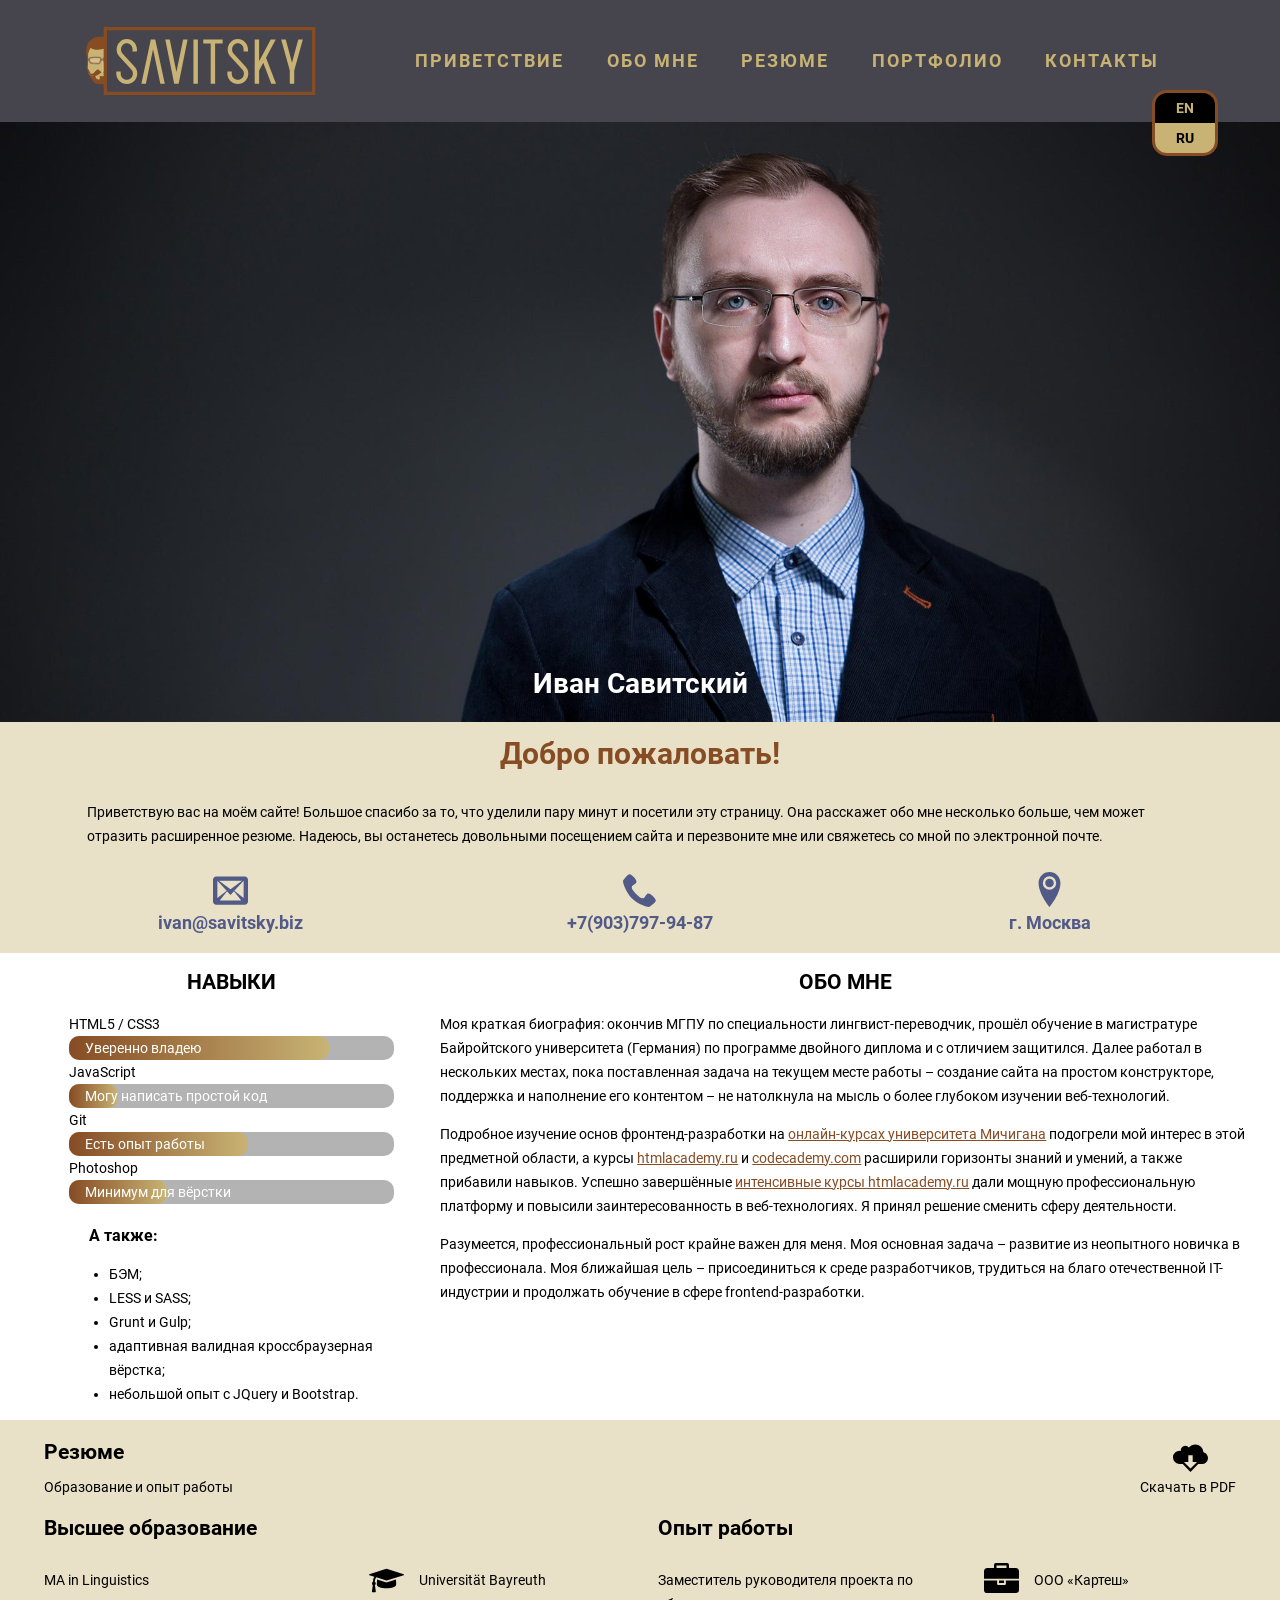
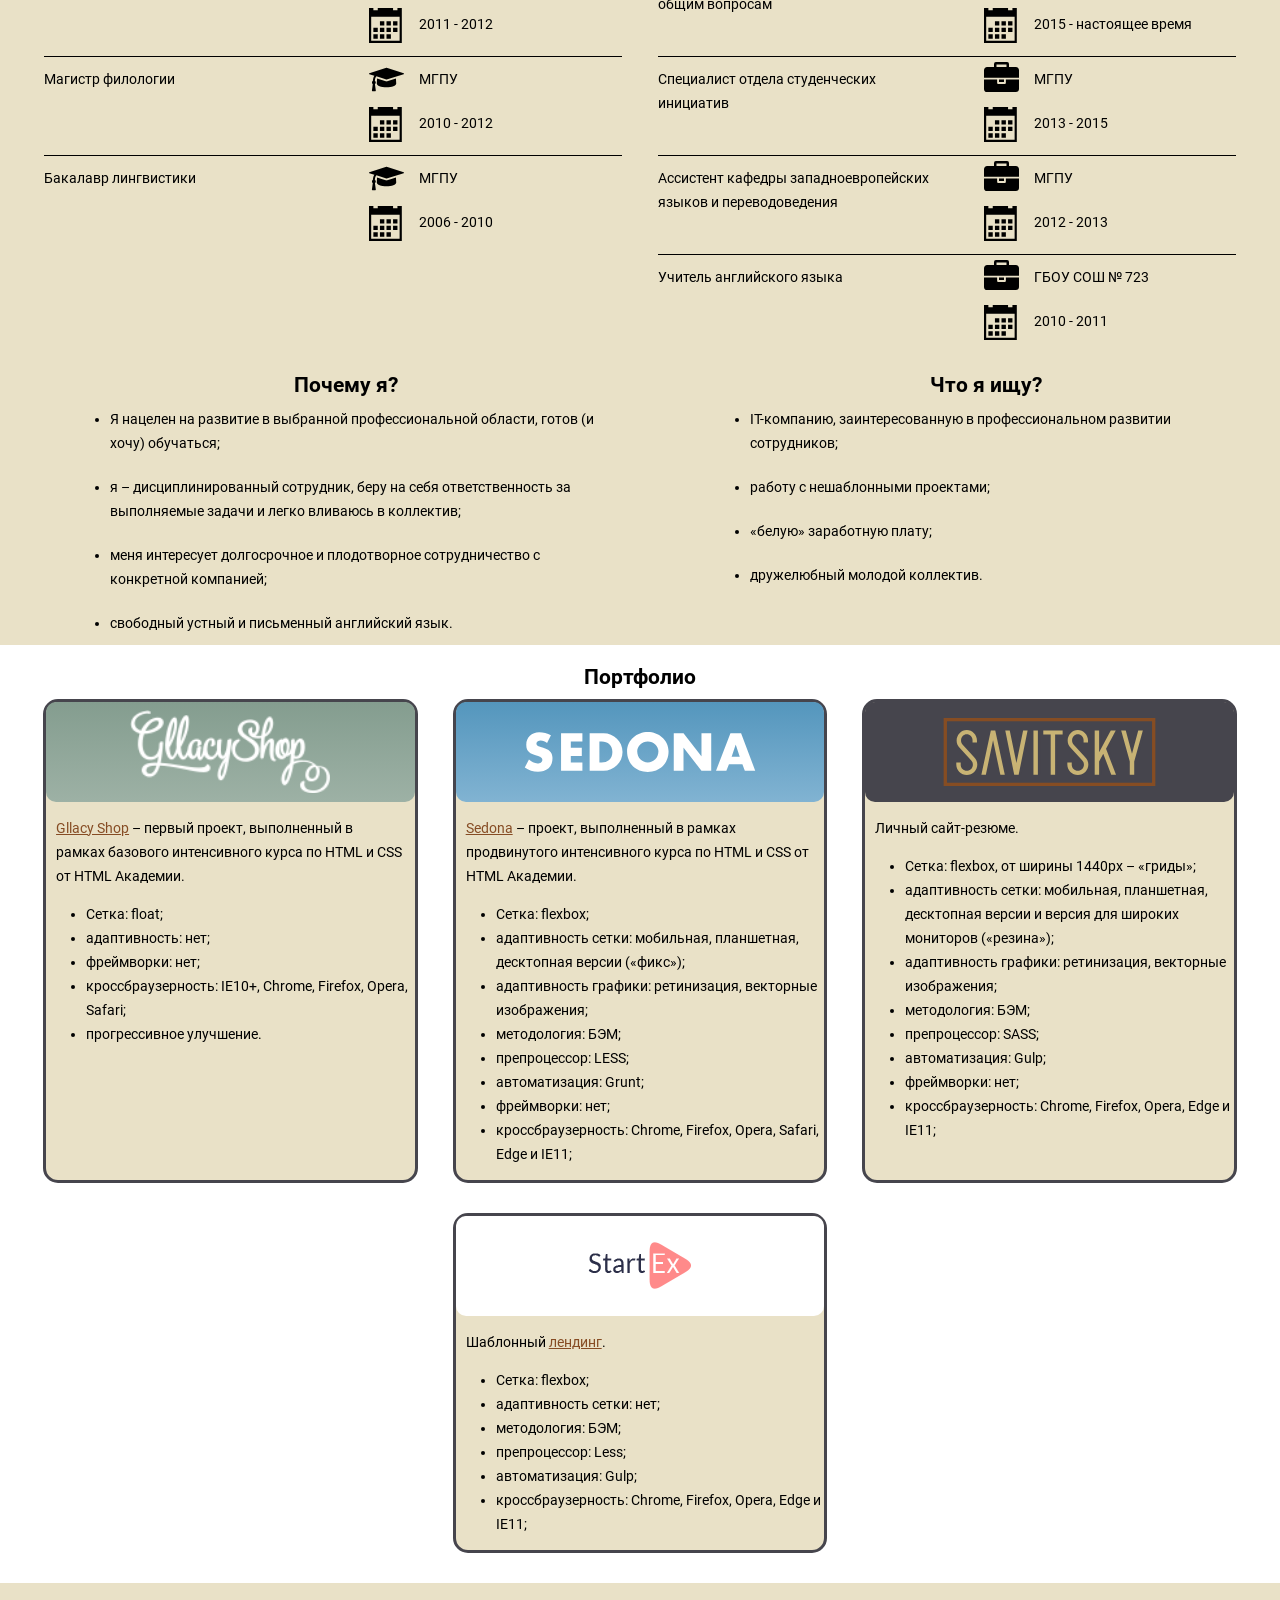
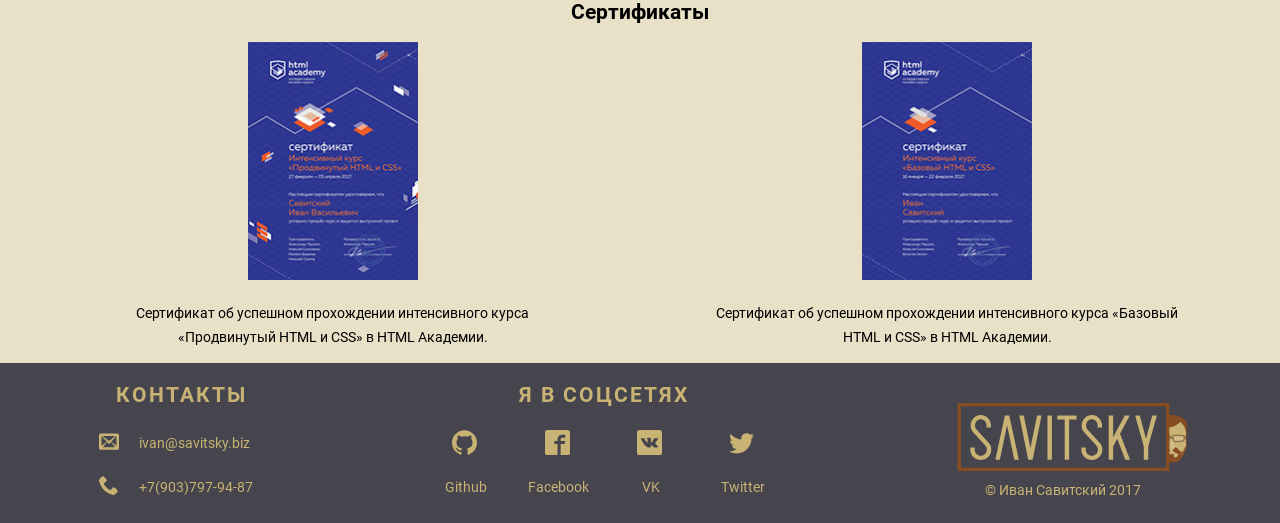
==== commit 1e752f3a: "Add Startex & update portfolio" ====
--- a/index.html
+++ b/index.html
@@ -77,7 +77,7 @@
       <section class="background-img">
         <div class="background-img__wrapper">
           <div class="background-img__caption">
-            <h1><span class="replace-me">Иван Савитский<span style="display:none">,Junior HTML Верстальщик</span></span></h1>
+            <h1><span class="replace-me">Иван Савитский<span style="display:none">,HTML Верстальщик</span></span></h1>
           </div>
         </div>
       </section>
@@ -421,6 +421,25 @@
                 </ul>
               </div>
             </div>
+
+            <div class="portfolio__item portfolio__item--startex">
+              <a class="portfolio__item-link portfolio__item-link--startex" href="startex/index.html" target="_blank">
+                <img class="portfolio__item-img portfolio__item-img--startex" src="img/startex-logo.png" alt="Startex logo" width="103" height="47">
+              </a>
+              <div class="portfolio__item-description portfolio__item-description--startex">
+                <p>
+                  Шаблонный <a class="portfolio__item-description-link" href="startex/index.html" target="_blank">лендинг</a>.
+                </p>
+                <ul class="portfolio__item-description-list portfolio__item-description-list--hunt">
+                  <li>Сетка: flexbox;</li>
+                  <li>адаптивность сетки: нет;</li>
+                  <li>методология: БЭМ;</li>
+                  <li>препроцессор: Less;</li>
+                  <li>автоматизация: Gulp;</li>
+                  <li>кроссбраузерность: Chrome, Firefox, Opera, Edge и IE11;</li>
+                </ul>
+              </div>
+            </div>
           </div>
 
         </section>
--- a/css/style.min.css
+++ b/css/style.min.css
@@ -1 +1 @@
-/*! normalize.css v6.0.0 | MIT License | github.com/necolas/normalize.css */button,hr,input{overflow:visible}img,legend{max-width:100%}audio,canvas,progress,video{display:inline-block}progress,sub,sup{vertical-align:baseline}[type=checkbox],[type=radio],legend{box-sizing:border-box;padding:0}body,mark{color:#000}.logo__face:hover,.page-footer__face:hover{animation-duration:2s;animation-timing-function:ease}html{line-height:1.15;-ms-text-size-adjust:100%;-webkit-text-size-adjust:100%}article,aside,details,figcaption,figure,footer,header,main,menu,nav,section{display:block}h1{font-size:2em;margin:.67em 0}figure{margin:1em 40px}.avatar,button,input,optgroup,select,textarea{margin:0}hr{box-sizing:content-box;height:0}code,kbd,pre,samp{font-family:monospace,monospace;font-size:1em}a{background-color:transparent;-webkit-text-decoration-skip:objects}abbr[title]{border-bottom:none;text-decoration:underline;text-decoration:underline dotted}b,strong{font-weight:bolder}dfn{font-style:italic}mark{background-color:#ff0}small{font-size:80%}sub,sup{font-size:75%;line-height:0;position:relative}sub{bottom:-.25em}sup{top:-.5em}audio:not([controls]){display:none;height:0}img{border-style:none;height:auto}svg:not(:root){overflow:hidden}button,select{text-transform:none}.main-nav__item a,.page-footer h2,.profile h2{text-transform:uppercase}[type=reset],[type=submit],button,html [type=button]{-webkit-appearance:button}[type=button]::-moz-focus-inner,[type=reset]::-moz-focus-inner,[type=submit]::-moz-focus-inner,button::-moz-focus-inner{border-style:none;padding:0}[type=button]:-moz-focusring,[type=reset]:-moz-focusring,[type=submit]:-moz-focusring,button:-moz-focusring{outline:ButtonText dotted 1px}legend{color:inherit;display:table;white-space:normal}textarea{overflow:auto}[type=number]::-webkit-inner-spin-button,[type=number]::-webkit-outer-spin-button{height:auto}[type=search]{-webkit-appearance:textfield;outline-offset:-2px}[type=search]::-webkit-search-cancel-button,[type=search]::-webkit-search-decoration{-webkit-appearance:none}::-webkit-file-upload-button{-webkit-appearance:button;font:inherit}summary{display:list-item}.about-me__btn,.about-me__btn--nojs,[hidden],template{display:none}body,html{padding:0;margin:0}body{font-size:14px;line-height:24px;font-family:Roboto,Helvetica,sans-serif;background-color:#fff;font-weight:400}@font-face{font-family:Roboto;font-style:normal;font-weight:400;src:url(../fonts/roboto-v16-cyrillic_latin-regular.woff2) format("woff2"),url(../fonts/roboto-v16-cyrillic_latin-regular.woff) format("woff")}@font-face{font-family:Roboto;font-style:normal;font-weight:700;src:url(../fonts/roboto-v16-cyrillic_latin-700.woff2) format("woff2"),url(../fonts/roboto-v16-cyrillic_latin-700.woff) format("woff")}@keyframes stretching{0%{width:0}100%{width:100%}}@keyframes move{0%{transform:translateX(0)}30%{transform:translateX(-20px)}70%{transform:translateX(0);z-index:10}100%{z-index:0}}@keyframes move-footer{0%{transform:translateX(0)}30%{transform:translateX(20px)}70%{transform:translateX(0);z-index:10}100%{z-index:0}}.about-me h2{text-align:center}.about-me__link{color:#864c24}.about-me__link:visited{color:#c8b374}.avatar{padding-top:20px;text-align:center}.background-img{display:-ms-flexbox;display:flex;-ms-flex-direction:column;flex-direction:column;-ms-flex-pack:end;justify-content:flex-end;height:400px;background-color:#000;background-image:url(../img/profile-pic-vert-mobile@1x.jpg);background-size:100%;background-position-y:30%;background-repeat:no-repeat}.certificates__item,.certificates__wrapper{display:-ms-flexbox;-ms-flex-direction:column}.certificates,.contact,.features{background-color:rgba(200,179,116,.4)}.background-img__wrapper{min-width:280px;margin:0 auto;padding:0 6.25% 30px;height:30px}.background-img__caption h1{margin:0;color:#fff;font-size:28px;text-align:center}.contact,.main-nav__item a{font-size:18px;font-weight:700}.certificates__wrapper{display:flex;flex-direction:column;-ms-flex-align:center;align-items:center;min-width:280px;margin:0 auto;padding:0 6.25%}.certificates__item{display:flex;flex-direction:column;-ms-flex-align:center;align-items:center;width:100%}.certificates__item-link:hover{opacity:.8}.certificates__item-description{width:80%}.contact{line-height:21px;color:#525a88}.contact__details{position:relative;display:-ms-flexbox;display:flex;-ms-flex-direction:column;flex-direction:column;-ms-flex-align:center;align-items:center;min-width:280px;margin:0 auto;padding:0;list-style:none}.contact__item{width:50%;margin:0;padding-left:0;padding-top:20px;padding-bottom:20px}.contact__item-icon{position:absolute;top:10px;left:8%;fill:#525a88}.contact__item-icon--phone{top:70px}.contact__item-icon--location{top:130px}.contact__item a{color:#525a88;text-decoration:none}.features__wrapper{min-width:280px;margin:0 auto;padding:20px 6.25%}.features__what h2,.features__why h2{margin:0;text-align:center}.features__what-list,.features__why-list{margin:0;padding-left:20px}.features__what-list li,.features__why-list li{padding-top:10px;padding-bottom:10px}.language-switcher{position:absolute;width:125px;font-weight:700;text-align:center;top:135px;left:16.25%}.logo__face,.logo__title,.main-nav{position:relative}.language-switcher ul{display:-ms-flexbox;display:flex;list-style:none;width:120px;margin:0;padding:0}.language-switcher__lang-link{display:-ms-flexbox;display:flex;-ms-flex-pack:center;justify-content:center;-ms-flex-align:center;align-items:center;width:60px;height:30px;text-decoration:none}.language-switcher__lang-link--ru{color:#000;background-color:#c8b374;border-top-left-radius:15px;border-bottom-left-radius:15px;border:3px solid #864c24;border-right:none}.language-switcher__lang-link--ru:hover{background-color:#000;color:#c8b374;opacity:.8}.language-switcher__lang-link--ru:active{box-shadow:inset 0 1px 0 rgba(200,179,116,.4)}.language-switcher__lang-link--en{background-color:#000;border-bottom-right-radius:15px;border-top-right-radius:15px;border:3px solid #864c24;border-left:none;color:#c8b374}.language-switcher__lang-link--en:hover{background-color:#c8b374;color:#000;opacity:.8}.language-switcher__lang-link--en:active{box-shadow:inset 0 1px 0 #333}.logo{display:-ms-flexbox;display:flex;-ms-flex-pack:center;justify-content:center;padding-top:27px;padding-bottom:80px}.logo__title{left:-1rem;z-index:1}.logo__face{z-index:0;top:7px;left:0}.logo__face:hover{animation-name:move}.main-nav__items{display:-ms-flexbox;display:flex;-ms-flex-direction:column;flex-direction:column;-ms-flex-align:center;align-items:center;margin:0;padding:0;list-style:none}.main-nav__item{display:-ms-flexbox;display:flex;-ms-flex-align:center;align-items:center;-ms-flex-pack:center;justify-content:center;width:100%;height:50px;border-top:1px solid #c8b374;border-bottom:1px solid #864c24}.main-nav__item:first-child{border-top:none}.main-nav__item:last-child{border-bottom:none}.main-nav__item a{color:#c8b374;text-decoration:none;letter-spacing:2px}.main-nav__item a:hover{color:#864c24;text-shadow:-1px 1px 1px #000}.main-nav__item a:active{color:#864c24;text-shadow:1px -1px 1px #000}.main-nav__toggle{position:absolute;z-index:2;top:-40px;right:12%;padding:0;font-size:0;cursor:pointer;border:none;outline:0}.main-nav--closed .main-nav__toggle{width:23px;height:21px;background-color:#46454d}.main-nav--closed .main-nav__toggle::before{content:"";position:absolute;top:0;right:0;width:28px;height:4px;background-color:#c8b374;box-shadow:0 8px 0 0 #c8b374,0 16px 0 0 #c8b374}.main-nav--opened .main-nav__toggle{width:23px;height:22px;background-color:transparent}.main-nav--opened .main-nav__toggle::after,.main-nav--opened .main-nav__toggle::before{content:"";position:absolute;top:6px;right:5px;width:28px;height:4px;background-color:#c8b374}.page-footer,.page-header{background-color:#46454d}.main-nav--opened .main-nav__toggle::before{transform:rotate(45deg)}.main-nav--opened .main-nav__toggle::after{transform:rotate(-45deg)}.page-footer{color:#c8b374}.page-footer h2{margin:0;font-size:21px;letter-spacing:2px;text-align:center}.page-footer ul{list-style:none}.page-footer__wrapper{min-width:280px;margin:0 auto;padding:20px 0}.page-footer__item:last-child{position:relative}.page-footer__contacts{display:-ms-flexbox;display:flex;-ms-flex-direction:column;flex-direction:column;-ms-flex-align:center;align-items:center}.page-footer__contacts-list{padding-left:0}.page-footer__contacts-list li{position:relative;padding:10px 0 10px 30px}.page-footer__contacts-link{color:#c8b374;text-decoration:none}.page-footer__contacts-link:hover{color:#864c24;text-decoration:none}.page-footer__contacts-img,.page-footer__social-img{position:absolute;fill:#c8b374}.page-footer__contacts-link:hover .page-footer__contacts-img,.page-footer__social-link:hover .page-footer__social-img{fill:#864c24}.page-footer__contacts-img{top:10px;left:-10px}.page-footer__social{display:-ms-flexbox;display:flex;-ms-flex-direction:column;flex-direction:column;-ms-flex-align:center;align-items:center}.page-footer__social-link{position:relative;color:#c8b374;text-decoration:none}.page-footer__social-link:hover{color:#864c24;text-decoration:none}.page-footer__social-list{padding-left:0}.page-footer__social-list li{padding:10px 0 10px 30px}.page-footer__social-img{top:0;left:-40px}.page-footer__logo{display:-ms-flexbox;display:flex;-ms-flex-pack:start;justify-content:flex-start;-ms-flex-align:center;align-items:center;-ms-flex-direction:column;flex-direction:column;height:100px}.page-footer__logo-title{z-index:1;text-align:center}.page-footer__face{position:relative;left:108px;top:-90px;width:60px;z-index:0;text-align:center}.page-footer__face:hover{animation-name:move-footer}.page-footer__copyright{display:block;text-align:center}.portfolio__item,.portfolio__wrapper{display:-ms-flexbox;-ms-flex-direction:column}.page-header__wrapper{min-width:280px;margin:0 auto;padding:0 6.25%;position:relative}.page-wrapper{min-width:320px;margin:0 auto;overflow:hidden}.portfolio__wrapper{min-width:280px;margin:0 auto;padding:0 6.25%;display:flex;flex-direction:column;-ms-flex-pack:center;justify-content:center}.portfolio__wrapper h2{margin:0;padding-top:20px;padding-bottom:10px;text-align:center}.portfolio__item{display:flex;flex-direction:column;-ms-flex-pack:start;justify-content:flex-start;margin-bottom:20px;border:3px solid #46454d;background-color:rgba(200,179,116,.4);border-radius:15px}.portfolio__item:last-child{margin-bottom:30px}.portfolio__item p{padding-left:10px;padding-right:10px}.portfolio__item-link{display:-ms-flexbox;display:flex;-ms-flex-direction:column;flex-direction:column;-ms-flex-pack:center;justify-content:center;-ms-flex-align:center;align-items:center;height:100px;margin-bottom:10px;text-align:center;border-radius:10px}.portfolio__item-link:hover{opacity:.8}.portfolio__item-link--gllacy{background-image:linear-gradient(to top,#9db1a5,#849d8f)}.portfolio__item-link--sedona{background-image:linear-gradient(to top,#81b3d2,#5496bd)}.portfolio__item-link--hunt{background-color:#46454d}.portfolio__item-img--sedona{min-width:250px}.portfolio__item-img{text-align:center}.profile__wrapper{min-width:280px;margin:0 auto;padding:0 6.25%}.resume{background-color:rgba(200,179,116,.4)}.resume__wrapper{min-width:280px;margin:0 auto;padding:20px 6.25%}.resume__heading{position:relative;display:-ms-flexbox;display:flex;-ms-flex-pack:justify;justify-content:space-between}.resume__heading-title{display:-ms-flexbox;display:flex;-ms-flex-direction:column;flex-direction:column;-ms-flex-pack:justify;justify-content:space-between}.resume__heading-title h2{margin:0}.resume__heading-title span{display:block;color:#000}.resume__download{display:-ms-flexbox;display:flex;-ms-flex-pack:end;justify-content:flex-end;-ms-flex-item-align:baseline;align-self:baseline;padding-top:35px}.resume__download-link{position:relative;text-decoration:none;color:#000;text-align:center}.resume__download-icon{position:absolute;top:-35px;right:25px}.resume__container--right,.welcome__wrapper{position:relative}.resume__download-link:hover{color:#864c24;fill:#864c24}.resume__unit{display:-ms-flexbox;display:flex;-ms-flex-pack:justify;justify-content:space-between;padding-top:5px;padding-bottom:10px;border-bottom:1px solid #000}.resume__unit:last-child{border-bottom:none}.resume__unit--left{width:49%;border-bottom:none}.resume__unit--right{-ms-flex-direction:column;flex-direction:column;-ms-flex-align:start;align-items:flex-start;-ms-flex-pack:start;justify-content:flex-start;width:40%;padding-left:9%;border-bottom:none}.resume__date,.resume__study,.resume__work{display:block}.resume__unit-icon{display:none}.portfolio__item-description-link{color:#864c24}.portfolio__item-description-link:visited{color:#c8b374}.skill{padding-left:5%;white-space:nowrap;overflow:visible;border-radius:10px;background:linear-gradient(to right,#864c24,#c8b374);animation-name:stretching;animation-duration:1s;animation-timing-function:ease-out}.skill--html{width:75%}.skill--js{width:10%}.skill--git{width:50%}.skill--ps{width:25%}.skillset__caption{-ms-flex-item-align:start;align-self:flex-start;padding-left:10%}.skillset__wrapper{display:-ms-flexbox;display:flex;-ms-flex-direction:column;flex-direction:column;-ms-flex-align:center;align-items:center}.skillset h2{text-align:center}.skillset__bar{width:80%;background-color:#b3b3b3;border-radius:10px}.skillset__bar span{color:#fff}.skillset__else{width:100%;padding-top:20px}.skillset__else-caption{padding-left:20px;font-weight:700;font-size:16px}.welcome{background-color:rgba(200,179,116,.4)}.welcome__wrapper{min-width:280px;margin:0 auto;padding:0 6.25%}.welcome__wrapper h2{display:block;margin:0;padding-top:20px;padding-bottom:20px;font-size:30px;font-weight:700;color:#864c24;text-align:center}.welcome__info{display:block;-ms-flex-pack:center;justify-content:center;padding-bottom:20px}.welcome__info p{padding:0}.lang-en-link-hover{background-color:#000;color:#c8b374}.lang-ru-link-hover{background-color:#c8b374;color:#000}@media (min-width:550px){.background-img{height:370px;background-image:url(../img/profile-pic-tablet@1x.jpg);background-position-y:0}}@media (min-width:550px) and (-webkit-min-device-pixel-ratio:1.5),(min-width:550px) and (min-resolution:144dpi),(min-width:550px) and (min-resolution:1.5dppx){.background-img{background-image:url(../img/profile-pic-tablet@2x.jpg)}}@media (min-width:768px){.about-me{-ms-flex-order:2;order:2;width:auto;padding-bottom:10px}.avatar{display:-ms-flexbox;display:flex;-ms-flex-pack:center;justify-content:center;-ms-flex-align:center;align-items:center;-ms-flex-order:1;order:1;width:49%}.background-img__wrapper{min-width:728px;padding:0 2.75% 20px}.background-img{height:500px}.certificates__wrapper{min-width:728px;padding:0 2.75%;-ms-flex-direction:row;flex-direction:row;-ms-flex-wrap:wrap;flex-wrap:wrap;-ms-flex-pack:distribute;justify-content:space-around}.certificates__wrapper h2{width:100%;text-align:center}.certificates__item{width:48%;-ms-flex-align:center;align-items:center}.contact__details{min-width:728px;padding:0 2.75%;-ms-flex-direction:row;flex-direction:row}.contact__item{position:relative;text-align:center}.contact__item-icon{position:absolute;top:-20px;left:45%}.features__wrapper{min-width:728px;padding:20px 2.75%;display:-ms-flexbox;display:flex;-ms-flex-pack:distribute;justify-content:space-around;width:100%}.features__what,.features__why{width:45%;padding-left:5%;padding-right:5%}.features__what-list,.features__why-list{display:-ms-flexbox;display:flex;-ms-flex-direction:column;flex-direction:column;-ms-flex-align:start;align-items:flex-start;-ms-flex-pack:start;justify-content:flex-start}.features__what-list li,.features__why-list li{width:100%}.language-switcher{top:45px;left:10%}.logo{padding-bottom:20px}.main-nav__toggle{display:none}.main-nav__items{-ms-flex-direction:row;flex-direction:row;-ms-flex-pack:distribute;justify-content:space-around;padding-bottom:10px}.main-nav__item{border-top:none;border-bottom:none;width:auto}.page-footer__wrapper{min-width:728px;padding:20px 2.75% 0;position:relative;display:-ms-flexbox;display:flex;-ms-flex-pack:distribute;justify-content:space-around}.page-header__wrapper,.portfolio__wrapper,.profile__wrapper{padding:0 2.75%;min-width:728px}.page-footer__social-list{display:-ms-flexbox;display:flex;-ms-flex-wrap:wrap;flex-wrap:wrap;-ms-flex-pack:center;justify-content:center;margin-left:10%}.page-footer__social-list li{width:25%}.page-footer__logo{-ms-flex-item-align:center;-ms-grid-row-align:center;align-self:center}.portfolio__wrapper{-ms-flex-direction:column;flex-direction:column;-ms-flex-wrap:wrap;flex-wrap:wrap;-ms-flex-pack:distribute;justify-content:space-around}.portfolio__wrapper h2{width:100%}.portfolio__item{-ms-flex-direction:row;flex-direction:row;-ms-flex-pack:justify;justify-content:space-between;-ms-flex-align:center;align-items:center;width:auto}.portfolio__item-link{width:33%;margin-left:10px;margin-right:10px}.portfolio__item-description{width:66%}.portfolio__item-img--sedona{height:40px}.profile__wrapper{display:-ms-flexbox;display:flex;-ms-flex-wrap:wrap;flex-wrap:wrap;-ms-flex-pack:center;justify-content:center}.resume__wrapper{min-width:728px;padding:20px 2.75%}.resume__heading{-ms-flex-pack:start;justify-content:flex-start}.resume__heading-title{width:50%}.resume__download{width:42.5%;-ms-flex-pack:center;justify-content:center}.resume__heading-title h2{padding-bottom:8px}.resume__unit--right{position:relative;-ms-flex-align:start;align-items:flex-start;width:35%;padding-left:0;border-bottom:none}.resume__study,.resume__work{padding-bottom:20px}.resume__unit-icon{display:block;position:absolute;left:-50px;top:0;width:35px}.resume__unit-icon--calendar{top:45px}.skillset{-ms-flex-order:2;order:2;width:90%}.skillset__else{width:80%}.welcome__wrapper{min-width:728px;padding:0 2.75%}.welcome__info{padding-bottom:30px}}@media (min-width:1024px){.avatar,.main-nav{-ms-grid-row-align:center;align-self:center}.about-me{width:66%}.avatar{width:49%;-ms-flex-item-align:center}.background-img__wrapper{min-width:980px;padding:0 2% 20px}.certificates__wrapper,.contact__details,.features__wrapper{padding:0 2%;min-width:980px}.background-img{min-height:600px;background-image:url(../img/profile-pic@1x.jpg);background-position-y:0}.certificates__item-description{width:80%;text-align:center}.features__wrapper{width:100%}.language-switcher{left:90%;top:74%}.language-switcher ul{-ms-flex-direction:column-reverse;flex-direction:column-reverse}.language-switcher__lang-link--ru{border-bottom-left-radius:15px;border-bottom-right-radius:15px;border-top-left-radius:0;border-top:none;border-right:3px solid #864c24}.language-switcher__lang-link--ru:active{box-shadow:inset 0 -1px 0 rgba(200,179,116,.4)}.language-switcher__lang-link--en{border-bottom-right-radius:0;border-top-right-radius:15px;border-top-left-radius:15px;border:3px solid #864c24;border-bottom:none}.logo{width:30%}.main-nav{width:64%;-ms-flex-item-align:center}.main-nav__items{padding-bottom:0}.page-footer__wrapper{min-width:980px;padding:20px 2% 0}.page-footer__social{-ms-flex-pack:justify;justify-content:space-between;width:30%}.page-footer__social-img{top:-35px;left:35%;width:25px;height:25px}.page-footer__social-link{position:static}.page-footer__social-list{display:-ms-flexbox;display:flex;-ms-flex-wrap:nowrap;flex-wrap:nowrap;-ms-flex-pack:distribute;justify-content:space-around;width:100%;margin-left:0}.page-footer__social-list li{position:relative;width:100%;padding-left:0;text-align:center}.page-footer__copyright{right:9.5%}.page-header__wrapper{min-width:980px;padding:0 2%;display:-ms-flexbox;display:flex;-ms-flex-direction:row;flex-direction:row;-ms-flex-wrap:nowrap;flex-wrap:nowrap}.portfolio__wrapper{min-width:980px;padding:0 2%;-ms-flex-direction:row;flex-direction:row}.portfolio__item{-ms-flex-direction:column;flex-direction:column;-ms-flex-pack:start;justify-content:flex-start;width:30%;margin-bottom:30px}.portfolio__item-link{width:100%;margin:0}.portfolio__item-description{width:100%}.profile__wrapper{min-width:980px;padding:0 2%;-ms-flex-pack:distribute;justify-content:space-around}.resume__wrapper{min-width:980px;padding:20px 2%;display:-ms-flexbox;display:flex;-ms-flex-wrap:wrap;flex-wrap:wrap;-ms-flex-pack:distribute;justify-content:space-around}.resume__heading{-ms-flex-pack:justify;justify-content:space-between;width:97%}.resume__container{width:47%}.resume__download{-ms-flex-pack:end;justify-content:flex-end}.skillset{-ms-flex-order:1;order:1;width:33%}.welcome__wrapper{min-width:980px;padding:0 2%}.welcome__info{padding-left:5%;padding-right:5%}}@media (min-width:1024px) and (-webkit-min-device-pixel-ratio:1.5),(min-width:1024px) and (min-resolution:144dpi),(min-width:1024px) and (min-resolution:1.5dppx){.background-img{background-image:url(../img/profile-pic@2x.jpg)}}@media (min-width:1440px){.main,.page-wrapper{-ms-grid-column-align:stretch}.about-me{-ms-flex-order:1;order:1;width:auto;padding-bottom:0}.about-me__btn{display:inline;border:0;border-bottom:1px dashed #864c24;padding:0;color:#864c24;background-color:transparent;cursor:pointer}.about-me__btn:hover{border-bottom:1px dashed #c8b374;color:#c8b374}.about-me__btn:focus{outline:0;background-color:rgba(200,179,116,.4)}.certificates,.contact{-ms-grid-row-span:1;background-color:transparent}.about-me__btn--nojs{display:none}.about-me__toggle--on{display:block}.about-me__toggle--off,.avatar{display:none}.background-img{grid-column:1/3;grid-row:1/2;-ms-grid-column:1;-ms-grid-row:1;-ms-grid-column-span:2;-ms-grid-row-span:1;width:100%;height:100%;background-image:url(../img/profile-pic-vert@1x.jpg);background-position-y:40%}.background-img__wrapper{padding:0 2.7%;min-width:auto;height:auto}.background-img__caption{padding-bottom:30px}.certificates__wrapper{padding:0 2.7%;min-width:auto}.certificates{grid-column:4/7;grid-row:3/4;-ms-grid-column:4;-ms-grid-row:3;-ms-grid-column-span:3}.contact,.features{-ms-grid-column-span:2;align-self:center}.certificates__wrapper h2{margin-bottom:90px}.contact__details{padding:0 2.7%}.contact{grid-column:3/5;grid-row:1/2;-ms-grid-column:3;-ms-grid-row:1;-ms-flex-item-align:center;-ms-grid-row-align:center;padding-top:300px}.contact__details{min-width:auto;-ms-flex-direction:column;flex-direction:column}.contact__item{padding-bottom:80px}.features{grid-column:5/7;grid-row:2/3;-ms-grid-column:5;-ms-grid-row:2;-ms-grid-row-span:1;display:-ms-flexbox;display:flex;-ms-flex-item-align:center;height:100%;background-color:#fff}.main,.page-footer,.page-header{-ms-grid-column-span:1;-ms-grid-row-span:1}.features__wrapper{padding:0 2.7%;min-width:auto;-ms-flex-direction:column;flex-direction:column;-ms-flex-align:center;align-items:center;-ms-flex-pack:start;justify-content:flex-start}.features__what,.features__why{width:100%}.features__why{margin-top:70px;margin-bottom:40px}.language-switcher{top:25%;left:80%}.language-switcher__lang-link{width:auto}.main-nav{display:none}.main{display:-ms-grid;display:grid;-ms-grid-columns:1fr 1fr 1fr 1fr 1fr 1fr;grid-template-columns:1fr 1fr 1fr 1fr 1fr 1fr;-ms-grid-rows:700px 920px 1fr;grid-template-rows:700px 920px 1fr;grid-column:1/1;grid-row:2/3;-ms-grid-column:1;-ms-grid-row:2;justify-items:stretch;-ms-flex-align:stretch;align-items:stretch;min-width:1440px}.page-footer__wrapper{min-width:1360px;padding:20px 2.7% 0}.page-footer{grid-column:1/2;grid-row:3/4;-ms-grid-column:1;-ms-grid-row:3}.page-footer__social-img{left:40%}.page-header__wrapper{min-width:1360px;padding:0 2.7%;-ms-flex-pack:center;justify-content:center}.page-header{grid-column:1/2;grid-row:1/2;-ms-grid-column:1;-ms-grid-row:1}.page-wrapper{display:-ms-grid;display:grid;-ms-grid-columns:1fr;grid-template-columns:1fr;-ms-grid-rows:122px 1fr 160px;grid-template-rows:122px 1fr 160px;justify-items:stretch;-ms-flex-align:stretch;align-items:stretch}.portfolio__wrapper,.profile__wrapper{padding:0 2.7%;-ms-flex-direction:column;min-width:auto}.portfolio__wrapper{flex-direction:column}.portfolio{grid-column:1/4;grid-row:3/4;-ms-grid-column:1;-ms-grid-row:3;-ms-grid-column-span:3;-ms-grid-row-span:1}.portfolio__item{-ms-flex-direction:row;flex-direction:row;width:auto}.portfolio__item-link{width:33%;margin:0 10px}.portfolio__item-description{width:66%}.portfolio__item-img--sedona{height:30%}.portfolio__item-img--hunt{height:60%}.profile__wrapper{flex-direction:column}.profile{grid-column:5/7;grid-row:1/2;-ms-grid-column:5;-ms-grid-row:1;-ms-grid-column-span:2;-ms-grid-row-span:1}.resume__wrapper{padding:20px 2.7%;min-width:auto;-ms-flex-direction:column;flex-direction:column}.resume{grid-column:1/5;grid-row:2/3;-ms-grid-column:1;-ms-grid-row:2;-ms-grid-column-span:4;-ms-grid-row-span:1}.resume__heading{width:50%;-ms-flex-pack:start;justify-content:flex-start}.resume__container,.skillset{width:auto}.resume__download{-ms-flex-pack:end;justify-content:flex-end}.resume__container--left{height:380px}.skillset--visible{display:block}.skillset--hidden{display:none}.skillset h2{margin-top:0}.welcome__wrapper{padding:0 2.7%;min-width:auto}.welcome{grid-column:3/5;grid-row:1/2;-ms-grid-column:3;-ms-grid-row:1;-ms-grid-column-span:2;-ms-grid-row-span:1}}@media (min-width:1440px) and (-webkit-min-device-pixel-ratio:1.5),(min-width:1440px) and (min-resolution:144dpi),(min-width:1440px) and (min-resolution:1.5dppx){.background-img{background-image:url(../img/profile-pic-vert@2x.jpg)}}@media (max-width:767px){.main-nav--closed .main-nav__items{display:none}.main-nav--nojs .main-nav__items{display:block}.main-nav--nojs .main-nav__toggle{display:none}}
+html{line-height:1.15;-ms-text-size-adjust:100%;-webkit-text-size-adjust:100%}article,aside,footer,header,nav,section{display:block}h1{font-size:2em;margin:.67em 0}figcaption,figure,main{display:block}figure{margin:1em 40px}hr{box-sizing:content-box;height:0;overflow:visible}pre{font-family:monospace,monospace;font-size:1em}a{background-color:transparent;-webkit-text-decoration-skip:objects}abbr[title]{border-bottom:none;text-decoration:underline;text-decoration:underline dotted}b,strong{font-weight:inherit;font-weight:bolder}code,kbd,samp{font-family:monospace,monospace;font-size:1em}dfn{font-style:italic}mark{background-color:#ff0;color:#000}small{font-size:80%}sub,sup{font-size:75%;line-height:0;position:relative;vertical-align:baseline}sub{bottom:-.25em}sup{top:-.5em}audio,video{display:inline-block}audio:not([controls]){display:none;height:0}img{border-style:none}svg:not(:root){overflow:hidden}button,input,optgroup,select,textarea{margin:0}button,input{overflow:visible}button,select{text-transform:none}button,html [type="button"],[type="reset"],[type="submit"]{-webkit-appearance:button}button::-moz-focus-inner,[type="button"]::-moz-focus-inner,[type="reset"]::-moz-focus-inner,[type="submit"]::-moz-focus-inner{border-style:none;padding:0}button:-moz-focusring,[type="button"]:-moz-focusring,[type="reset"]:-moz-focusring,[type="submit"]:-moz-focusring{outline:1px dotted ButtonText}legend{box-sizing:border-box;color:inherit;display:table;max-width:100%;padding:0;white-space:normal}progress{display:inline-block;vertical-align:baseline}textarea{overflow:auto}[type="checkbox"],[type="radio"]{box-sizing:border-box;padding:0}[type="number"]::-webkit-inner-spin-button,[type="number"]::-webkit-outer-spin-button{height:auto}[type="search"]{-webkit-appearance:textfield;outline-offset:-2px}[type="search"]::-webkit-search-cancel-button,[type="search"]::-webkit-search-decoration{-webkit-appearance:none}::-webkit-file-upload-button{-webkit-appearance:button;font:inherit}details,menu{display:block}summary{display:list-item}canvas{display:inline-block}template{display:none}[hidden]{display:none}html,body{padding:0;margin:0}body{font-size:14px;line-height:24px;font-family:Roboto,Helvetica,sans-serif;color:#000;background-color:#fff;font-weight:400}img{max-width:100%;height:auto}@font-face{font-family:"Roboto";font-style:normal;font-weight:400;src:url(../fonts/roboto-v16-cyrillic_latin-regular.woff2) format("woff2"),url(../fonts/roboto-v16-cyrillic_latin-regular.woff) format("woff")}@font-face{font-family:"Roboto";font-style:normal;font-weight:700;src:url(../fonts/roboto-v16-cyrillic_latin-700.woff2) format("woff2"),url(../fonts/roboto-v16-cyrillic_latin-700.woff) format("woff")}@keyframes stretching{0%{width:0}100%{width:100%}}@keyframes move{0%{transform:translateX(0px)}30%{transform:translateX(-20px)}70%{transform:translateX(0px);z-index:10}100%{z-index:0}}@keyframes move-footer{0%{transform:translateX(0px)}30%{transform:translateX(20px)}70%{transform:translateX(0px);z-index:10}100%{z-index:0}}.about-me h2{text-align:center}.about-me__link{color:#864c24}.about-me__link:visited{color:#c8b374}.about-me__btn{display:none}.about-me__btn--nojs{display:none}.avatar{margin:0;padding-top:20px;text-align:center}.background-img{display:-ms-flexbox;display:flex;-ms-flex-direction:column;flex-direction:column;-ms-flex-pack:end;justify-content:flex-end;height:400px;background-color:#000;background-image:url(../img/profile-pic-vert-mobile@1x.jpg);background-size:100%;background-position-y:30%;background-repeat:no-repeat}.background-img__wrapper{min-width:280px;margin:0 auto;padding:0 6.25%;height:30px;padding-bottom:30px}.background-img__caption h1{margin:0;color:#fff;font-size:28px;text-align:center}.certificates{background-color:rgba(200,179,116,0.4)}.certificates__wrapper{display:-ms-flexbox;display:flex;-ms-flex-direction:column;flex-direction:column;-ms-flex-align:center;align-items:center;min-width:280px;margin:0 auto;padding:0 6.25%}.certificates__item{display:-ms-flexbox;display:flex;-ms-flex-direction:column;flex-direction:column;-ms-flex-align:center;align-items:center;width:100%}.certificates__item-link:hover{opacity:.8}.certificates__item-description{width:80%}.contact{font-size:18px;line-height:21px;font-weight:700;background-color:rgba(200,179,116,0.4);color:#525a88}.contact__details{position:relative;display:-ms-flexbox;display:flex;-ms-flex-direction:column;flex-direction:column;-ms-flex-align:center;align-items:center;min-width:280px;margin:0 auto;padding:0 6.25%;padding:0;list-style:none}.contact__item{width:50%;margin:0;padding-left:0;padding-top:20px;padding-bottom:20px}.contact__item-icon{position:absolute;top:10px;left:8%;fill:#525a88}.contact__item-icon--phone{top:70px}.contact__item-icon--location{top:130px}.contact__item a{color:#525a88;text-decoration:none}.features{background-color:rgba(200,179,116,0.4)}.features__wrapper{min-width:280px;margin:0 auto;padding:0 6.25%;padding-top:20px;padding-bottom:20px}.features__why h2,.features__what h2{margin:0;text-align:center}.features__why-list,.features__what-list{margin:0;padding-left:20px}.features__why-list li,.features__what-list li{padding-top:10px;padding-bottom:10px}.language-switcher{position:absolute;width:125px;font-weight:700;text-align:center;top:135px;left:16.25%}.language-switcher ul{display:-ms-flexbox;display:flex;list-style:none;width:120px;margin:0;padding:0}.language-switcher__lang-link{display:-ms-flexbox;display:flex;-ms-flex-pack:center;justify-content:center;-ms-flex-align:center;align-items:center;width:60px;height:30px;text-decoration:none}.language-switcher__lang-link--ru{color:#000;background-color:#c8b374;border-top-left-radius:15px;border-bottom-left-radius:15px;border:3px solid #864c24;border-right:none}.language-switcher__lang-link--ru:hover{background-color:#000;color:#c8b374;opacity:.8}.language-switcher__lang-link--ru:active{box-shadow:inset 0 1px 0 rgba(200,179,116,0.4)}.language-switcher__lang-link--en{background-color:#000;border-bottom-right-radius:15px;border-top-right-radius:15px;border:3px solid #864c24;border-left:none;color:#c8b374}.language-switcher__lang-link--en:hover{background-color:#c8b374;color:#000;opacity:.8}.language-switcher__lang-link--en:active{box-shadow:inset 0 1px 0 #333}.logo{display:-ms-flexbox;display:flex;-ms-flex-pack:center;justify-content:center;padding-top:27px;padding-bottom:80px}.logo__title{position:relative;left:-1rem;z-index:1}.logo__face{position:relative;z-index:0;top:7px;left:0}.logo__face:hover{animation-name:move;animation-duration:2s;animation-timing-function:ease}.main-nav{position:relative}.main-nav__items{display:-ms-flexbox;display:flex;-ms-flex-direction:column;flex-direction:column;-ms-flex-align:center;align-items:center;margin:0;padding:0;list-style:none}.main-nav__item{display:-ms-flexbox;display:flex;-ms-flex-align:center;align-items:center;-ms-flex-pack:center;justify-content:center;width:100%;height:50px;border-top:1px solid #c8b374;border-bottom:1px solid #864c24}.main-nav__item:first-child{border-top:none}.main-nav__item:last-child{border-bottom:none}.main-nav__item a{color:#c8b374;font-weight:700;text-decoration:none;font-size:18px;text-transform:uppercase;letter-spacing:2px}.main-nav__item a:hover{color:#864c24;text-shadow:-1px 1px 1px #000}.main-nav__item a:active{color:#864c24;text-shadow:1px -1px 1px #000}.main-nav__toggle{position:absolute;z-index:2;top:-40px;right:12%;padding:0;font-size:0;cursor:pointer;border:none;outline:none}.main-nav--closed .main-nav__toggle{width:23px;height:21px;background-color:#46454d}.main-nav--closed .main-nav__toggle::before{content:"";position:absolute;top:0;right:0;width:28px;height:4px;background-color:#c8b374;box-shadow:0 8px 0 0 #c8b374,0 16px 0 0 #c8b374}.main-nav--opened .main-nav__toggle{width:23px;height:22px;background-color:transparent}.main-nav--opened .main-nav__toggle::before,.main-nav--opened .main-nav__toggle::after{content:"";position:absolute;top:6px;right:5px;width:28px;height:4px;background-color:#c8b374}.main-nav--opened .main-nav__toggle::before{transform:rotate(45deg)}.main-nav--opened .main-nav__toggle::after{transform:rotate(-45deg)}.page-footer{background-color:#46454d;color:#c8b374}.page-footer h2{margin:0;text-transform:uppercase;font-size:21px;letter-spacing:2px;text-align:center}.page-footer ul{list-style:none}.page-footer__wrapper{min-width:280px;margin:0 auto;padding:0 6.25%;padding:20px 0}.page-footer__item:last-child{position:relative}.page-footer__contacts{display:-ms-flexbox;display:flex;-ms-flex-direction:column;flex-direction:column;-ms-flex-align:center;align-items:center}.page-footer__contacts-list{padding-left:0}.page-footer__contacts-list li{position:relative;padding:10px 0 10px 30px}.page-footer__contacts-link{color:#c8b374;text-decoration:none}.page-footer__contacts-link:hover{color:#864c24;text-decoration:none}.page-footer__contacts-img,.page-footer__social-img{position:absolute;fill:#c8b374}.page-footer__contacts-img{top:10px;left:-10px}.page-footer__contacts-link:hover .page-footer__contacts-img{fill:#864c24}.page-footer__social{display:-ms-flexbox;display:flex;-ms-flex-direction:column;flex-direction:column;-ms-flex-align:center;align-items:center}.page-footer__social-link{position:relative;color:#c8b374;text-decoration:none}.page-footer__social-link:hover{color:#864c24;text-decoration:none}.page-footer__social-list{padding-left:0}.page-footer__social-list li{padding:10px 0 10px 30px}.page-footer__social-img{top:0;left:-40px}.page-footer__social-link:hover .page-footer__social-img{fill:#864c24}.page-footer__logo{display:-ms-flexbox;display:flex;-ms-flex-pack:start;justify-content:flex-start;-ms-flex-align:center;align-items:center;-ms-flex-direction:column;flex-direction:column;height:100px}.page-footer__logo-title{z-index:1;text-align:center}.page-footer__face{position:relative;left:108px;top:-90px;width:60px;z-index:0;text-align:center}.page-footer__face:hover{animation-name:move-footer;animation-duration:2s;animation-timing-function:ease}.page-footer__copyright{display:block;text-align:center}.page-header{background-color:#46454d}.page-header__wrapper{min-width:280px;margin:0 auto;padding:0 6.25%;position:relative}.page-wrapper{min-width:320px;margin:0 auto;overflow:hidden}.portfolio__wrapper{min-width:280px;margin:0 auto;padding:0 6.25%;display:-ms-flexbox;display:flex;-ms-flex-direction:column;flex-direction:column;-ms-flex-pack:center;justify-content:center}.portfolio__wrapper h2{margin:0;padding-top:20px;padding-bottom:10px;text-align:center}.portfolio__item{display:-ms-flexbox;display:flex;-ms-flex-direction:column;flex-direction:column;-ms-flex-pack:start;justify-content:flex-start;margin-bottom:20px;border:3px solid #46454d;background-color:rgba(200,179,116,0.4);border-radius:15px}.portfolio__item:last-child{margin-bottom:30px}.portfolio__item p{padding-left:10px;padding-right:10px}.portfolio__item-link{display:-ms-flexbox;display:flex;-ms-flex-direction:column;flex-direction:column;-ms-flex-pack:center;justify-content:center;-ms-flex-align:center;align-items:center;height:100px;margin-bottom:10px;text-align:center;border-radius:10px}.portfolio__item-link:hover{opacity:.8}.portfolio__item-link--gllacy{background-image:linear-gradient(to top,#9db1a5,#849d8f)}.portfolio__item-link--sedona{background-image:linear-gradient(to top,#81b3d2,#5496bd)}.portfolio__item-link--hunt{background-color:#46454d}.portfolio__item-link--startex{background-color:#fff}.portfolio__item-img--sedona{min-width:250px}.portfolio__item-img{text-align:center}.profile h2{text-transform:uppercase}.profile__wrapper{min-width:280px;margin:0 auto;padding:0 6.25%}.resume{background-color:rgba(200,179,116,0.4)}.resume__wrapper{min-width:280px;margin:0 auto;padding:0 6.25%;padding-top:20px;padding-bottom:20px}.resume__heading{position:relative;display:-ms-flexbox;display:flex;-ms-flex-pack:justify;justify-content:space-between}.resume__heading-title{display:-ms-flexbox;display:flex;-ms-flex-direction:column;flex-direction:column;-ms-flex-pack:justify;justify-content:space-between}.resume__heading-title h2{margin:0}.resume__heading-title span{display:block;color:#000}.resume__download{display:-ms-flexbox;display:flex;-ms-flex-pack:end;justify-content:flex-end;-ms-flex-item-align:baseline;align-self:baseline;padding-top:35px}.resume__download-link{position:relative;text-decoration:none;color:#000;text-align:center}.resume__download-icon{position:absolute;top:-35px;right:25px}.resume__download-link:hover{color:#864c24;fill:#864c24}.resume__unit{display:-ms-flexbox;display:flex;-ms-flex-pack:justify;justify-content:space-between;padding-top:5px;padding-bottom:10px;border-bottom:1px solid #000}.resume__unit:last-child{border-bottom:none}.resume__unit--left{width:49%;border-bottom:none}.resume__unit--right{-ms-flex-direction:column;flex-direction:column;-ms-flex-align:start;align-items:flex-start;-ms-flex-pack:start;justify-content:flex-start;width:40%;padding-left:9%;border-bottom:none}.resume__study,.resume__date,.resume__work{display:block}.resume__unit-icon{display:none}.resume__container--right{position:relative}.portfolio__item-description-link{color:#864c24}.portfolio__item-description-link:visited{color:#c8b374}.skill{padding-left:5%;white-space:nowrap;overflow:visible;border-radius:10px;background:linear-gradient(to right,#864c24,#c8b374);animation-name:stretching;animation-duration:1s;animation-timing-function:ease-out}.skill--html{width:75%}.skill--js{width:10%}.skill--git{width:50%}.skill--ps{width:25%}.skillset__caption{-ms-flex-item-align:start;align-self:flex-start;padding-left:10%}.skillset__wrapper{display:-ms-flexbox;display:flex;-ms-flex-direction:column;flex-direction:column;-ms-flex-align:center;align-items:center}.skillset h2{text-align:center}.skillset__bar{width:80%;background-color:#b3b3b3;border-radius:10px}.skillset__bar span{color:#fff}.skillset__else{width:100%;padding-top:20px}.skillset__else-caption{padding-left:20px;font-weight:700;font-size:16px}.welcome{background-color:rgba(200,179,116,0.4)}.welcome__wrapper{min-width:280px;margin:0 auto;padding:0 6.25%;position:relative}.welcome__wrapper h2{display:block;margin:0;padding-top:20px;padding-bottom:20px;font-size:30px;font-weight:700;color:#864c24;text-align:center}.welcome__info{display:block;-ms-flex-pack:center;justify-content:center;padding-bottom:20px}.welcome__info p{padding:0}.lang-en-link-hover{background-color:#000;color:#c8b374}.lang-ru-link-hover{background-color:#c8b374;color:#000}@media (min-width: 550px){.background-img{height:370px;background-image:url(../img/profile-pic-tablet@1x.jpg);background-position-y:0}}@media (min-width: 550px) and (-webkit-min-device-pixel-ratio: 1.5),(min-width: 550px) and (min-resolution: 144dpi),(min-width: 550px) and (min-resolution: 1.5dppx){.background-img{background-image:url(../img/profile-pic-tablet@2x.jpg)}}@media (min-width: 768px){.about-me{-ms-flex-order:2;order:2;width:auto;padding-bottom:10px}.avatar{display:-ms-flexbox;display:flex;-ms-flex-pack:center;justify-content:center;-ms-flex-align:center;align-items:center;-ms-flex-order:1;order:1;width:49%}.background-img__wrapper{min-width:728px;padding:0 2.75%}.background-img{height:500px}.background-img__wrapper{padding-bottom:20px}.certificates__wrapper{min-width:728px;padding:0 2.75%;-ms-flex-direction:row;flex-direction:row;-ms-flex-wrap:wrap;flex-wrap:wrap;-ms-flex-pack:distribute;justify-content:space-around}.certificates__wrapper h2{width:100%;text-align:center}.certificates__item{width:48%;-ms-flex-align:center;align-items:center}.contact__details{min-width:728px;padding:0 2.75%;-ms-flex-direction:row;flex-direction:row}.contact__item{position:relative;text-align:center}.contact__item-icon{position:absolute;top:-20px;left:45%}.features__wrapper{min-width:728px;padding:0 2.75%;display:-ms-flexbox;display:flex;-ms-flex-pack:distribute;justify-content:space-around;padding-top:20px;padding-bottom:20px;width:100%}.features__why,.features__what{width:45%;padding-left:5%;padding-right:5%}.features__why-list,.features__what-list{display:-ms-flexbox;display:flex;-ms-flex-direction:column;flex-direction:column;-ms-flex-align:start;align-items:flex-start;-ms-flex-pack:start;justify-content:flex-start}.features__why-list li,.features__what-list li{width:100%}.language-switcher{top:45px;left:10%}.logo{padding-bottom:20px}.main-nav__toggle{display:none}.main-nav__items{-ms-flex-direction:row;flex-direction:row;-ms-flex-pack:distribute;justify-content:space-around;padding-bottom:10px}.main-nav__item{border-top:none;border-bottom:none;width:auto}.page-footer__wrapper{min-width:728px;padding:0 2.75%;position:relative;display:-ms-flexbox;display:flex;-ms-flex-pack:distribute;justify-content:space-around;padding-top:20px}.page-footer__social-list{display:-ms-flexbox;display:flex;-ms-flex-wrap:wrap;flex-wrap:wrap;-ms-flex-pack:center;justify-content:center;margin-left:10%}.page-footer__social-list li{width:25%}.page-footer__logo{-ms-flex-item-align:center;-ms-grid-row-align:center;align-self:center}.page-header__wrapper{min-width:728px;padding:0 2.75%}.portfolio__wrapper{min-width:728px;padding:0 2.75%;-ms-flex-direction:column;flex-direction:column;-ms-flex-wrap:wrap;flex-wrap:wrap;-ms-flex-pack:distribute;justify-content:space-around}.portfolio__wrapper h2{width:100%}.portfolio__item{-ms-flex-direction:row;flex-direction:row;-ms-flex-pack:justify;justify-content:space-between;-ms-flex-align:center;align-items:center;width:auto}.portfolio__item-link{width:33%;margin-left:10px;margin-right:10px}.portfolio__item-description{width:66%}.portfolio__item-img--sedona{height:40px}.profile__wrapper{min-width:728px;padding:0 2.75%;display:-ms-flexbox;display:flex;-ms-flex-wrap:wrap;flex-wrap:wrap;-ms-flex-pack:center;justify-content:center}.resume__wrapper{min-width:728px;padding:0 2.75%;padding-top:20px;padding-bottom:20px}.resume__heading{-ms-flex-pack:start;justify-content:flex-start}.resume__heading-title{width:50%}.resume__download{width:42.5%;-ms-flex-pack:center;justify-content:center}.resume__heading-title h2{padding-bottom:8px}.resume__unit--right{position:relative;-ms-flex-align:start;align-items:flex-start;width:35%;padding-left:0;border-bottom:none}.resume__study,.resume__work{padding-bottom:20px}.resume__unit-icon{display:block;position:absolute;left:-50px;top:0;width:35px}.resume__unit-icon--calendar{top:45px}.skillset{-ms-flex-order:2;order:2;width:90%}.skillset__else{width:80%}.welcome__wrapper{min-width:728px;padding:0 2.75%}.welcome__info{padding-bottom:30px}}@media (min-width: 1024px){.about-me{width:66%}.avatar{width:49%;-ms-flex-item-align:center;-ms-grid-row-align:center;align-self:center}.background-img__wrapper{min-width:980px;padding:0 2%}.background-img{min-height:600px;background-image:url(../img/profile-pic@1x.jpg);background-position-y:0}.background-img__wrapper{padding-bottom:20px}.certificates__wrapper{min-width:980px;padding:0 2%}.certificates__item-description{width:80%;text-align:center}.contact__details{min-width:980px;padding:0 2%}.features__wrapper{min-width:980px;padding:0 2%;width:100%}.language-switcher{left:90%;top:74%}.language-switcher ul{-ms-flex-direction:column-reverse;flex-direction:column-reverse}.language-switcher__lang-link--ru{border-bottom-left-radius:15px;border-bottom-right-radius:15px;border-top-left-radius:0;border-top:none;border-right:3px solid #864c24}.language-switcher__lang-link--ru:active{box-shadow:inset 0 -1px 0 rgba(200,179,116,0.4)}.language-switcher__lang-link--en{border-bottom-right-radius:0;border-top-right-radius:15px;border-top-left-radius:15px;border:3px solid #864c24;border-bottom:none}.logo{width:30%}.main-nav{width:64%;-ms-flex-item-align:center;-ms-grid-row-align:center;align-self:center}.main-nav__items{padding-bottom:0}.page-footer__wrapper{min-width:980px;padding:0 2%;padding-top:20px}.page-footer__social{-ms-flex-pack:justify;justify-content:space-between;width:30%}.page-footer__social-img{top:-35px;left:35%;width:25px;height:25px}.page-footer__social-link{position:static}.page-footer__social-list{display:-ms-flexbox;display:flex;-ms-flex-wrap:nowrap;flex-wrap:nowrap;-ms-flex-pack:distribute;justify-content:space-around;width:100%;margin-left:0}.page-footer__social-list li{position:relative;width:100%;padding-left:0;text-align:center}.page-footer__copyright{right:9.5%}.page-header__wrapper{min-width:980px;padding:0 2%;display:-ms-flexbox;display:flex;-ms-flex-direction:row;flex-direction:row;-ms-flex-wrap:nowrap;flex-wrap:nowrap}.portfolio__wrapper{min-width:980px;padding:0 2%;-ms-flex-direction:row;flex-direction:row}.portfolio__item{-ms-flex-direction:column;flex-direction:column;-ms-flex-pack:start;justify-content:flex-start;width:30%;margin-bottom:30px}.portfolio__item-link{width:100%;margin:0}.portfolio__item-description{width:100%}.profile__wrapper{min-width:980px;padding:0 2%;-ms-flex-pack:distribute;justify-content:space-around}.resume__wrapper{min-width:980px;padding:0 2%;display:-ms-flexbox;display:flex;-ms-flex-wrap:wrap;flex-wrap:wrap;-ms-flex-pack:distribute;justify-content:space-around;padding-top:20px;padding-bottom:20px}.resume__heading{-ms-flex-pack:justify;justify-content:space-between;width:97%}.resume__container{width:47%}.resume__download{-ms-flex-pack:end;justify-content:flex-end}.skillset{-ms-flex-order:1;order:1;width:33%}.welcome__wrapper{min-width:980px;padding:0 2%}.welcome__info{padding-left:5%;padding-right:5%}}@media (min-width: 1024px) and (-webkit-min-device-pixel-ratio: 1.5),(min-width: 1024px) and (min-resolution: 144dpi),(min-width: 1024px) and (min-resolution: 1.5dppx){.background-img{background-image:url(../img/profile-pic@2x.jpg)}}@media (min-width: 1440px){.about-me{-ms-flex-order:1;order:1;width:auto;padding-bottom:0}.about-me__btn{display:inline;border:0;border-bottom:1px dashed #864c24;padding:0;color:#864c24;background-color:transparent;cursor:pointer}.about-me__btn:hover{border-bottom:1px dashed #c8b374;color:#c8b374}.about-me__btn:focus{outline:none;background-color:rgba(200,179,116,0.4)}.about-me__btn--nojs{display:none}.about-me__toggle--on{display:block}.about-me__toggle--off{display:none}.avatar{display:none}.background-img__wrapper{min-width:1360px;padding:0 2.7%}.background-img{grid-column:1 / 3;grid-row:1 / 2;-ms-grid-column:1;-ms-grid-row:1;-ms-grid-column-span:2;-ms-grid-row-span:1;width:100%;height:100%;background-image:url(../img/profile-pic-vert@1x.jpg);background-position-y:40%}.background-img__wrapper{min-width:auto;height:auto;padding-bottom:0}.background-img__caption{padding-bottom:30px}.certificates__wrapper{min-width:1360px;padding:0 2.7%}.certificates{grid-column:4 / 7;grid-row:3 / 4;-ms-grid-column:4;-ms-grid-row:3;-ms-grid-column-span:3;-ms-grid-row-span:1;background-color:transparent}.certificates__wrapper{min-width:auto}.certificates__wrapper h2{margin-bottom:90px}.contact__details{min-width:1360px;padding:0 2.7%}.contact{grid-column:3 / 5;grid-row:1 / 2;-ms-grid-column:3;-ms-grid-row:1;-ms-grid-column-span:2;-ms-grid-row-span:1;-ms-flex-item-align:center;-ms-grid-row-align:center;align-self:center;padding-top:300px;background-color:transparent}.contact__details{min-width:auto;-ms-flex-direction:column;flex-direction:column}.contact__item{padding-bottom:80px}.features__wrapper{min-width:1360px;padding:0 2.7%}.features{grid-column:5 / 7;grid-row:2 / 3;-ms-grid-column:5;-ms-grid-row:2;-ms-grid-column-span:2;-ms-grid-row-span:1;display:-ms-flexbox;display:flex;-ms-flex-item-align:center;align-self:center;height:100%;background-color:#fff}.features__wrapper{min-width:auto;-ms-flex-direction:column;flex-direction:column;-ms-flex-align:center;align-items:center;-ms-flex-pack:start;justify-content:flex-start}.features__why,.features__what{width:100%}.features__why{margin-top:70px;margin-bottom:40px}.language-switcher{top:25%;left:80%}.language-switcher__lang-link{width:auto}.main-nav{display:none}.main{display:-ms-grid;display:grid;-ms-grid-columns:1fr 1fr 1fr 1fr 1fr 1fr;grid-template-columns:1fr 1fr 1fr 1fr 1fr 1fr;-ms-grid-rows:700px 920px 1fr;grid-template-rows:700px 920px 1fr;grid-column:1 / 1;grid-row:2 / 3;-ms-grid-column:1;-ms-grid-row:2;-ms-grid-column-span:1;-ms-grid-row-span:1;-ms-grid-column-align:stretch;justify-items:stretch;-ms-flex-align:stretch;align-items:stretch;min-width:1440px}.page-footer__wrapper{min-width:1360px;padding:0 2.7%}.page-footer{grid-column:1 / 2;grid-row:3 / 4;-ms-grid-column:1;-ms-grid-row:3;-ms-grid-column-span:1;-ms-grid-row-span:1}.page-footer__wrapper{padding-top:20px}.page-footer__social-img{left:40%}.page-header__wrapper{min-width:1360px;padding:0 2.7%}.page-header{grid-column:1 / 2;grid-row:1 / 2;-ms-grid-column:1;-ms-grid-row:1;-ms-grid-column-span:1;-ms-grid-row-span:1}.page-header__wrapper{-ms-flex-pack:center;justify-content:center}.page-wrapper{display:-ms-grid;display:grid;-ms-grid-columns:1fr;grid-template-columns:1fr;-ms-grid-rows:122px 1fr 160px;grid-template-rows:122px 1fr 160px;-ms-grid-column-align:stretch;justify-items:stretch;-ms-flex-align:stretch;align-items:stretch}.portfolio__wrapper{min-width:1360px;padding:0 2.7%}.portfolio{grid-column:1 / 4;grid-row:3 / 4;-ms-grid-column:1;-ms-grid-row:3;-ms-grid-column-span:3;-ms-grid-row-span:1}.portfolio__wrapper{min-width:auto;-ms-flex-direction:column;flex-direction:column}.portfolio__item{-ms-flex-direction:row;flex-direction:row;width:auto}.portfolio__item-link{width:33%;margin:0 10px}.portfolio__item-description{width:66%}.portfolio__item-img--sedona{height:30%}.portfolio__item-img--hunt{height:60%}.profile__wrapper{min-width:1360px;padding:0 2.7%}.profile{grid-column:5 / 7;grid-row:1 / 2;-ms-grid-column:5;-ms-grid-row:1;-ms-grid-column-span:2;-ms-grid-row-span:1}.profile__wrapper{-ms-flex-direction:column;flex-direction:column;min-width:auto}.resume__wrapper{min-width:1360px;padding:0 2.7%}.resume{grid-column:1 / 5;grid-row:2 / 3;-ms-grid-column:1;-ms-grid-row:2;-ms-grid-column-span:4;-ms-grid-row-span:1}.resume__wrapper{min-width:auto;-ms-flex-direction:column;flex-direction:column;padding-top:20px;padding-bottom:20px}.resume__heading{width:50%;-ms-flex-pack:start;justify-content:flex-start}.resume__download{-ms-flex-pack:end;justify-content:flex-end}.resume__container{width:auto}.resume__container--left{height:380px}.skillset{width:auto}.skillset--visible{display:block}.skillset--hidden{display:none}.skillset h2{margin-top:0}.welcome__wrapper{min-width:1360px;padding:0 2.7%}.welcome{grid-column:3 / 5;grid-row:1 / 2;-ms-grid-column:3;-ms-grid-row:1;-ms-grid-column-span:2;-ms-grid-row-span:1}.welcome__wrapper{min-width:auto}}@media (min-width: 1440px) and (-webkit-min-device-pixel-ratio: 1.5),(min-width: 1440px) and (min-resolution: 144dpi),(min-width: 1440px) and (min-resolution: 1.5dppx){.background-img{background-image:url(../img/profile-pic-vert@2x.jpg)}}@media (max-width: 767px){.main-nav--closed .main-nav__items{display:none}.main-nav--nojs .main-nav__items{display:block}.main-nav--nojs .main-nav__toggle{display:none}}
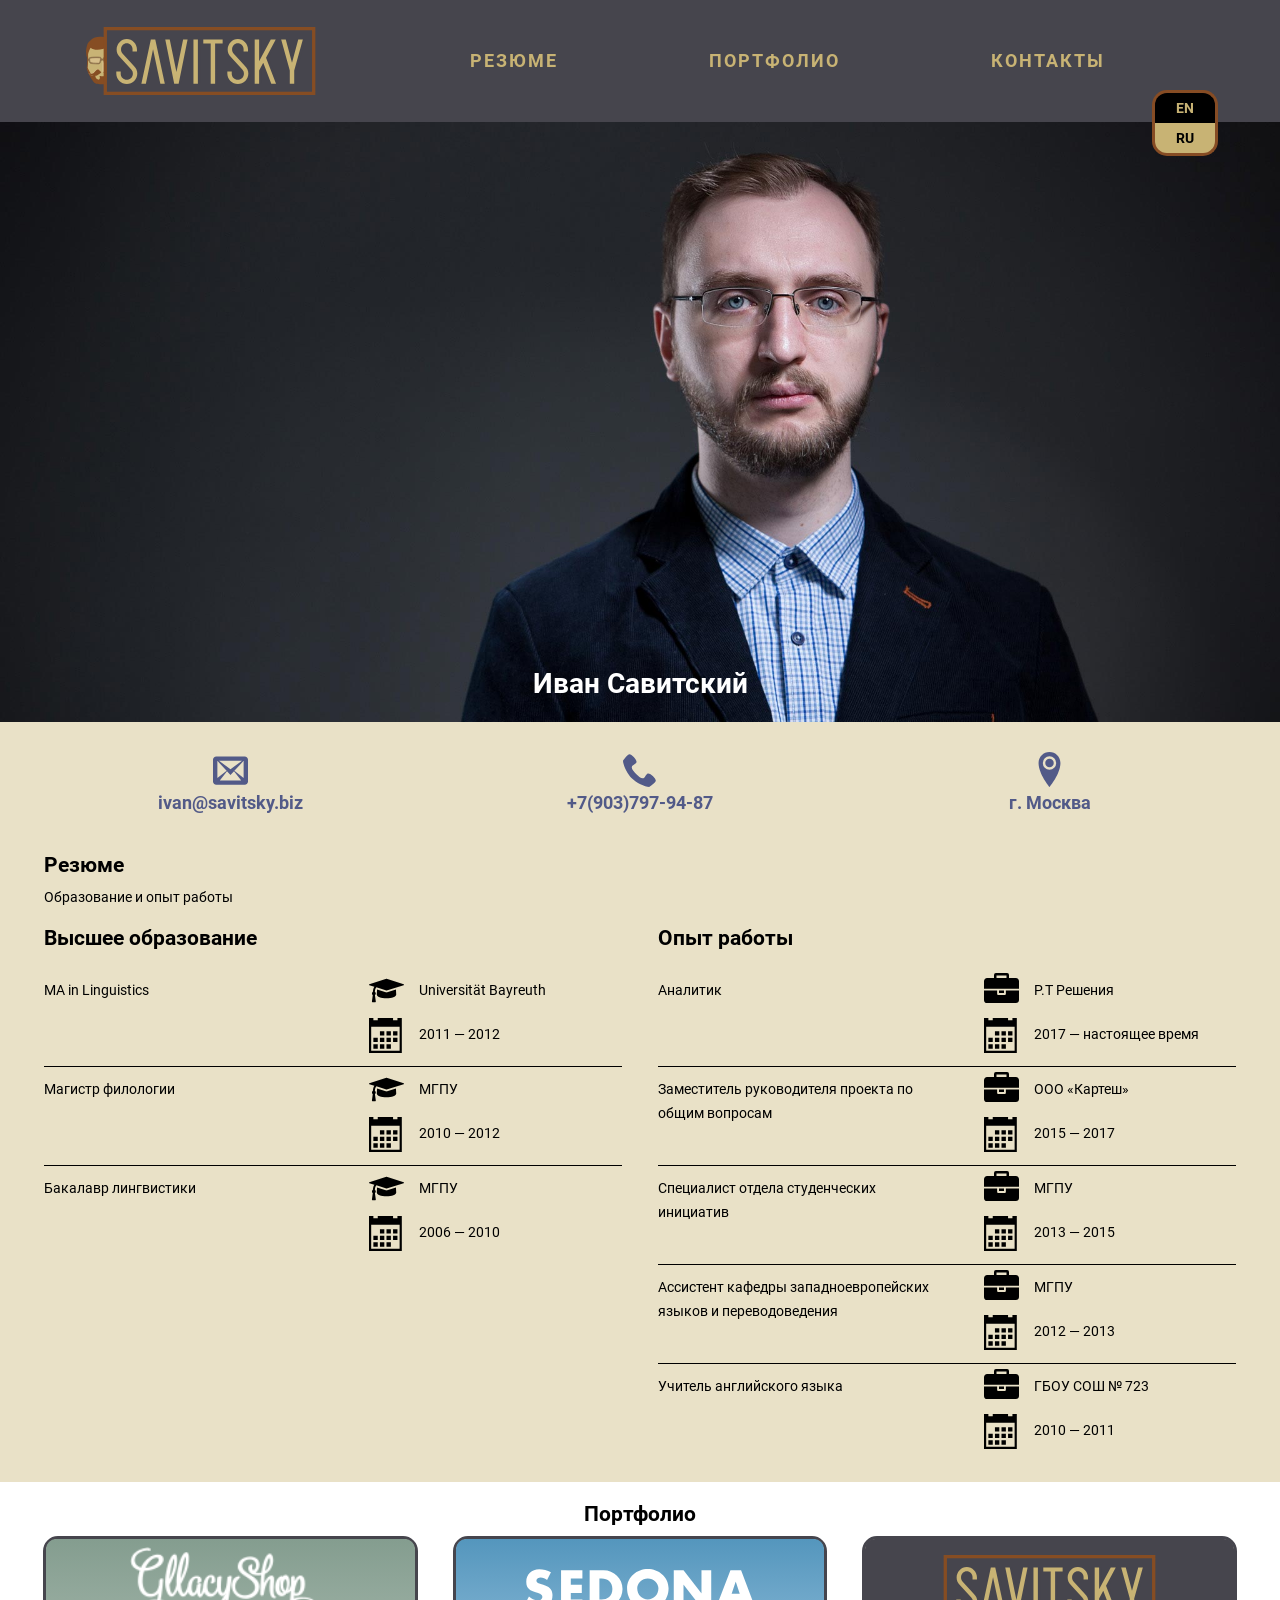
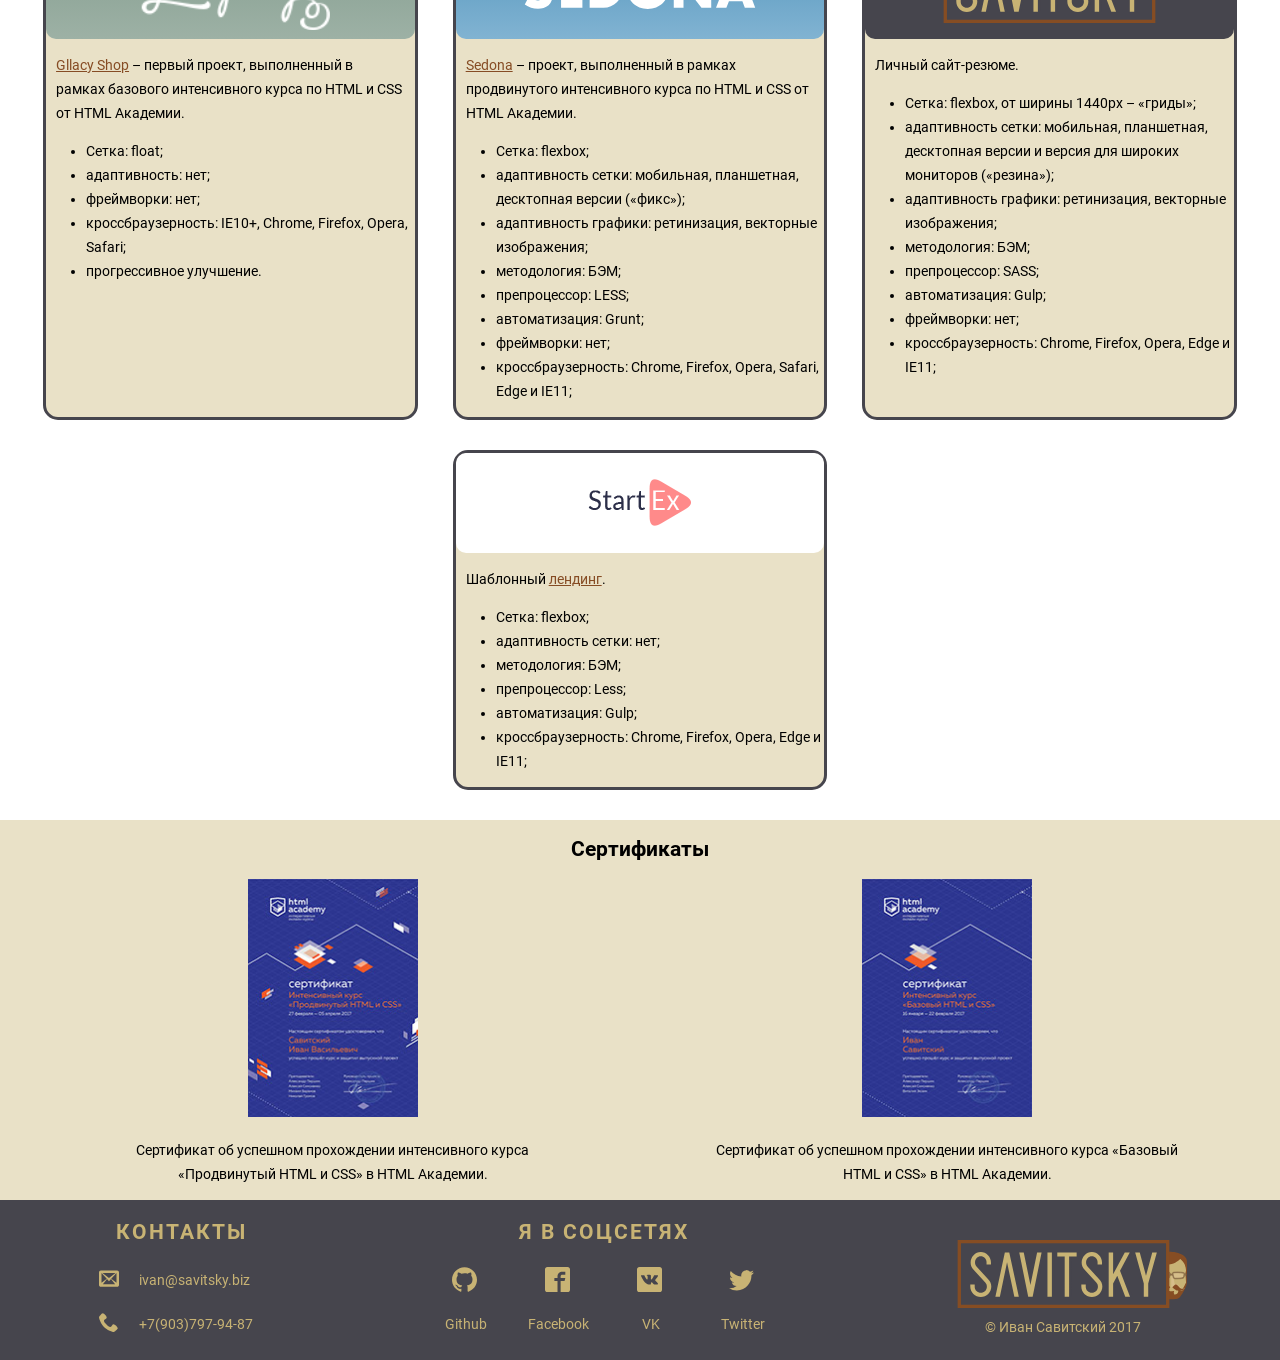
==== commit c27bb5e2: "Update title page" ====
--- a/index.html
+++ b/index.html
@@ -62,8 +62,7 @@
           <button class="main-nav__toggle" type="button">Показать меню</button>
 
           <ul class="main-nav__items">
-            <li class="main-nav__item"><a href="#welcome">Приветствие</a></li>
-            <li class="main-nav__item"><a href="#profile">Обо мне</a></li>
+
             <li class="main-nav__item"><a href="#resume">Резюме</a></li>
             <li class="main-nav__item"><a href="#portfolio">Портфолио</a></li>
             <li class="main-nav__item"><a href="#contacts">Контакты</a></li>
@@ -82,15 +81,6 @@
         </div>
       </section>
 
-      <section id="welcome" class="welcome">
-        <div class="welcome__wrapper">
-          <h2>Добро пожаловать!</h2>
-          <div class="welcome__info">
-            <p>Приветствую вас на моём сайте! Большое спасибо за то, что уделили пару минут и посетили эту страницу. Она расскажет обо мне несколько больше, чем может отразить расширенное резюме. Надеюсь, вы останетесь довольными посещением сайта и перезвоните мне или свяжетесь со мной по электронной почте. </p>
-          </div>
-        </div>
-      </section>
-
       <section class="contact">
         <ul class="contact__details">
 
@@ -117,332 +107,266 @@
         </ul>
       </section>
 
-      <section id="profile" class="profile">
-
-        <div class="profile__wrapper">
-
-          <div class="about-me">
-            <h2>Обо мне</h2>
-            <p class="about-me__paragraph">Моя краткая биография: окончив МГПУ по специальности лингвист-переводчик, прошёл обучение в магистратуре Байройтского университета (Германия) по программе двойного диплома и с отличием защитился. Далее работал в нескольких местах, пока поставленная задача на текущем месте работы – создание сайта на простом конструкторе, поддержка и наполнение его контентом – не натолкнула на мысль о более глубоком изучении веб-технологий.   <button class="about-me__btn about-me__btn--more about-me__btn--nojs">Читать далее</button><button class="about-me__btn about-me__btn--less about-me__btn--nojs">Свернуть</button></p>
-            <div class="about-me__toggle about-me__toggle--off">
-              <p class="about-me__paragraph">Подробное изучение основ фронтенд-разработки на <a class="about-me__link" href="https://www.coursera.org/specializations/web-design" target="_blank">онлайн-курсах университета Мичигана</a> подогрели мой интерес в этой предметной области, а курсы <a class="about-me__link" href="https://htmlacademy.ru/profile/id309949" target="_blank">htmlacademy.ru</a> и <a class="about-me__link" href="https://www.codecademy.com/jean_1314" target="_blank">codecademy.com</a> расширили горизонты знаний и умений, а также прибавили навыков. Успешно завершённые <a class="about-me__link" href="#certificates">интенсивные курсы htmlacademy.ru</a> дали мощную профессиональную платформу и повысили заинтересованность в веб-технологиях. Я принял решение сменить сферу деятельности.</p>
-              <p class="about-me__paragraph">Разумеется, профессиональный рост крайне важен для меня. Моя основная задача – развитие из неопытного новичка в профессионала. Моя ближайшая цель – присоединиться к среде разработчиков, трудиться на благо отечественной IT-индустрии и продолжать обучение в сфере frontend-разработки.</p>
-            </div>
-          </div>
-
-          <div class="skillset skillset--visible">
-            <h2>Навыки</h2>
-
-            <div class="skillset__wrapper">
-              <span class="skillset__caption">HTML5&nbsp;/&nbsp;CSS3</span>
-              <div class="skillset__bar">
-                <div class="skill skill--html"><span>Уверенно владею</span></div>
-              </div>
-
-              <span class="skillset__caption">JavaScript</span>
-              <div class="skillset__bar">
-                <div class="skill skill--js"><span>Могу написать простой код</span></div>
-              </div>
-
-              <span class="skillset__caption">Git</span>
-              <div class="skillset__bar">
-                <div class="skill skill--git"><span>Есть опыт работы</span></div>
-              </div>
-
-              <span class="skillset__caption">Photoshop</span>
-              <div class="skillset__bar">
-                <div class="skill skill--ps"><span>Минимум для вёрстки</span></div>
-              </div>
-
-              <div class="skillset__else">
-                <strong class="skillset__else-caption">А также:</strong>
-                <ul>
-                  <li>БЭМ;</li>
-                  <li>LESS и SASS;</li>
-                  <li>Grunt и Gulp;</li>
-                  <li>адаптивная валидная кроссбраузерная вёрстка;</li>
-                  <li>небольшой опыт с JQuery и Bootstrap.</li>
-                </ul>
+
+
+      <section id="resume" class="resume">
+
+        <div class="resume__wrapper">
+
+          <div class="resume__heading">
+            <div class="resume__heading-title">
+              <h2>Резюме</h2>
+              <span>Образование и опыт работы</span>
+            </div>
+          </div>
+
+          <div class="resume__container resume__container--left">
+            <h2>Высшее образование</h2>
+            <div class="resume__unit">
+              <div class="resume__unit resume__unit--left">
+                <span class="resume__item">MA in Linguistics</span>
+              </div>
+              <div class="resume__unit resume__unit--right">
+
+                <svg class="resume__unit-icon resume__unit-icon--cap" width="41" height="35">
+                  <use xmlns:xlink="http://www.w3.org/1999/xlink" xlink:href="img/symbols.svg#graduation-cap"></use>
+                </svg>
+                <span class="resume__study">Universit&#228;t Bayreuth</span>
+
+                <svg class="resume__unit-icon resume__unit-icon--calendar" width="41" height="35">
+                  <use xmlns:xlink="http://www.w3.org/1999/xlink" xlink:href="img/symbols.svg#calendar"></use>
+                </svg>
+                <span class="resume__date">2011 &mdash; 2012</span>
+              </div>
+            </div>
+
+            <div class="resume__unit">
+              <div class="resume__unit resume__unit--left">
+                <span class="resume__item">Магистр филологии</span>
+              </div>
+              <div class="resume__unit resume__unit--right">
+
+                <svg class="resume__unit-icon resume__unit-icon--cap" width="41" height="35">
+                  <use xmlns:xlink="http://www.w3.org/1999/xlink" xlink:href="img/symbols.svg#graduation-cap"></use>
+                </svg>
+                <span class="resume__study">МГПУ</span>
+
+                <svg class="resume__unit-icon resume__unit-icon--calendar" width="41" height="35">
+                  <use xmlns:xlink="http://www.w3.org/1999/xlink" xlink:href="img/symbols.svg#calendar"></use>
+                </svg>
+                <span class="resume__date">2010 &mdash; 2012</span>
+              </div>
+            </div>
+
+            <div class="resume__unit">
+              <div class="resume__unit resume__unit--left">
+                <span class="resume__item">Бакалавр лингвистики</span>
+              </div>
+              <div class="resume__unit resume__unit--right">
+
+                <svg class="resume__unit-icon resume__unit-icon--cap" width="41" height="35">
+                  <use xmlns:xlink="http://www.w3.org/1999/xlink" xlink:href="img/symbols.svg#graduation-cap"></use>
+                </svg>
+                <span class="resume__study">МГПУ</span>
+
+                <svg class="resume__unit-icon resume__unit-icon--calendar" width="41" height="35">
+                  <use xmlns:xlink="http://www.w3.org/1999/xlink" xlink:href="img/symbols.svg#calendar"></use>
+                </svg>
+                <span class="resume__date">2006 &mdash; 2010</span>
+              </div>
+            </div>
+          </div>
+
+          <div class="resume__container resume__container--right">
+            <h2>Опыт работы</h2>
+
+            <div class="resume__units">
+
+              <div class="resume__unit">
+                <div class="resume__unit resume__unit--left">
+                  <span class="resume__item">Аналитик</span>
+                </div>
+                <div class="resume__unit resume__unit--right">
+
+                  <svg class="resume__unit-icon resume__unit-icon--briefcase" width="41" height="35">
+                    <use xmlns:xlink="http://www.w3.org/1999/xlink" xlink:href="img/symbols.svg#briefcase"></use>
+                  </svg>
+                  <span class="resume__work">Р.Т Решения</span>
+
+                  <svg class="resume__unit-icon resume__unit-icon--calendar" width="41" height="35">
+                    <use xmlns:xlink="http://www.w3.org/1999/xlink" xlink:href="img/symbols.svg#calendar"></use>
+                  </svg>
+                  <span class="resume__date">2017 &mdash; настоящее время</span>
+                </div>
+              </div>
+
+              <div class="resume__unit">
+                <div class="resume__unit resume__unit--left">
+                  <span class="resume__item">Заместитель руководителя проекта по общим вопросам</span>
+                </div>
+                <div class="resume__unit resume__unit--right">
+
+                  <svg class="resume__unit-icon resume__unit-icon--briefcase" width="41" height="35">
+                    <use xmlns:xlink="http://www.w3.org/1999/xlink" xlink:href="img/symbols.svg#briefcase"></use>
+                  </svg>
+                  <span class="resume__work">ООО «Картеш»</span>
+
+                  <svg class="resume__unit-icon resume__unit-icon--calendar" width="41" height="35">
+                    <use xmlns:xlink="http://www.w3.org/1999/xlink" xlink:href="img/symbols.svg#calendar"></use>
+                  </svg>
+                  <span class="resume__date">2015 &mdash; 2017</span>
+                </div>
+              </div>
+
+              <div class="resume__unit">
+                <div class="resume__unit resume__unit--left">
+                  <span class="resume__item">Специалист отдела студенческих инициатив</span>
+                </div>
+                <div class="resume__unit resume__unit--right">
+
+                  <svg class="resume__unit-icon resume__unit-icon--briefcase" width="41" height="35">
+                    <use xmlns:xlink="http://www.w3.org/1999/xlink" xlink:href="img/symbols.svg#briefcase"></use>
+                  </svg>
+                  <span class="resume__work">МГПУ</span>
+
+                  <svg class="resume__unit-icon resume__unit-icon--calendar" width="41" height="35">
+                    <use xmlns:xlink="http://www.w3.org/1999/xlink" xlink:href="img/symbols.svg#calendar"></use>
+                  </svg>
+                  <span class="resume__date">2013 &mdash; 2015</span>
+                </div>
+              </div>
+
+              <div class="resume__unit">
+                <div class="resume__unit resume__unit--left">
+                  <span class="resume__item">Ассистент кафедры западноевропейских языков и переводоведения</span>
+                </div>
+                <div class="resume__unit resume__unit--right">
+
+                  <svg class="resume__unit-icon resume__unit-icon--briefcase" width="41" height="35">
+                    <use xmlns:xlink="http://www.w3.org/1999/xlink" xlink:href="img/symbols.svg#briefcase"></use>
+                  </svg>
+                  <span class="resume__work">МГПУ</span>
+
+                  <svg class="resume__unit-icon resume__unit-icon--calendar" width="41" height="35">
+                    <use xmlns:xlink="http://www.w3.org/1999/xlink" xlink:href="img/symbols.svg#calendar"></use>
+                  </svg>
+                  <span class="resume__date">2012 &mdash; 2013</span>
+                </div>
+              </div>
+
+              <div class="resume__unit">
+                <div class="resume__unit resume__unit--left">
+                  <span class="resume__item">Учитель английского языка</span>
+                </div>
+                <div class="resume__unit resume__unit--right">
+
+                  <svg class="resume__unit-icon resume__unit-icon--briefcase" width="41" height="35">
+                    <use xmlns:xlink="http://www.w3.org/1999/xlink" xlink:href="img/symbols.svg#briefcase"></use>
+                  </svg>
+                  <span class="resume__work">ГБОУ СОШ № 723</span>
+
+                  <svg class="resume__unit-icon resume__unit-icon--calendar" width="41" height="35">
+                    <use xmlns:xlink="http://www.w3.org/1999/xlink" xlink:href="img/symbols.svg#calendar"></use>
+                  </svg>
+                  <span class="resume__date">2010 &mdash; 2011</span>
+                </div>
               </div>
             </div>
           </div>
         </div>
       </section>
 
-        <section id="resume" class="resume">
-
-          <div class="resume__wrapper">
-
-            <div class="resume__heading">
-              <div class="resume__heading-title">
-                <h2>Резюме</h2>
-                <span>Образование и опыт работы</span>
-              </div>
-
-              <div class="resume__download">
-                <a class="resume__download-link" href="docs/ivan-savitsky-ru.pdf" target="_blank">
-                  <span>Скачать в PDF</span>
-                  <svg class="resume__download-icon" width="41" height="35">
-                    <use xmlns:xlink="http://www.w3.org/1999/xlink" xlink:href="img/symbols.svg#download"></use>
-                  </svg>
-                </a>
-              </div>
-            </div>
-
-            <div class="resume__container resume__container--left">
-              <h2>Высшее образование</h2>
-              <div class="resume__unit">
-                <div class="resume__unit resume__unit--left">
-                  <span class="resume__item">MA in Linguistics</span>
-                </div>
-                <div class="resume__unit resume__unit--right">
-
-                  <svg class="resume__unit-icon resume__unit-icon--cap" width="41" height="35">
-                    <use xmlns:xlink="http://www.w3.org/1999/xlink" xlink:href="img/symbols.svg#graduation-cap"></use>
-                  </svg>
-                  <span class="resume__study">Universit&#228;t Bayreuth</span>
-
-                  <svg class="resume__unit-icon resume__unit-icon--calendar" width="41" height="35">
-                    <use xmlns:xlink="http://www.w3.org/1999/xlink" xlink:href="img/symbols.svg#calendar"></use>
-                  </svg>
-                  <span class="resume__date">2011 - 2012</span>
-                </div>
-              </div>
-
-              <div class="resume__unit">
-                <div class="resume__unit resume__unit--left">
-                  <span class="resume__item">Магистр филологии</span>
-                </div>
-                <div class="resume__unit resume__unit--right">
-
-                  <svg class="resume__unit-icon resume__unit-icon--cap" width="41" height="35">
-                    <use xmlns:xlink="http://www.w3.org/1999/xlink" xlink:href="img/symbols.svg#graduation-cap"></use>
-                  </svg>
-                  <span class="resume__study">МГПУ</span>
-
-                  <svg class="resume__unit-icon resume__unit-icon--calendar" width="41" height="35">
-                    <use xmlns:xlink="http://www.w3.org/1999/xlink" xlink:href="img/symbols.svg#calendar"></use>
-                  </svg>
-                  <span class="resume__date">2010 - 2012</span>
-                </div>
-              </div>
-
-              <div class="resume__unit">
-                <div class="resume__unit resume__unit--left">
-                  <span class="resume__item">Бакалавр лингвистики</span>
-                </div>
-                <div class="resume__unit resume__unit--right">
-
-                  <svg class="resume__unit-icon resume__unit-icon--cap" width="41" height="35">
-                    <use xmlns:xlink="http://www.w3.org/1999/xlink" xlink:href="img/symbols.svg#graduation-cap"></use>
-                  </svg>
-                  <span class="resume__study">МГПУ</span>
-
-                  <svg class="resume__unit-icon resume__unit-icon--calendar" width="41" height="35">
-                    <use xmlns:xlink="http://www.w3.org/1999/xlink" xlink:href="img/symbols.svg#calendar"></use>
-                  </svg>
-                  <span class="resume__date">2006 - 2010</span>
-                </div>
-              </div>
-            </div>
-
-            <div class="resume__container resume__container--right">
-              <h2>Опыт работы</h2>
-
-              <div class="resume__units">
-                <div class="resume__unit">
-                  <div class="resume__unit resume__unit--left">
-                    <span class="resume__item">Заместитель руководителя проекта по общим вопросам</span>
-                  </div>
-                  <div class="resume__unit resume__unit--right">
-
-                    <svg class="resume__unit-icon resume__unit-icon--briefcase" width="41" height="35">
-                      <use xmlns:xlink="http://www.w3.org/1999/xlink" xlink:href="img/symbols.svg#briefcase"></use>
-                    </svg>
-                    <span class="resume__work">ООО «Картеш»</span>
-
-                    <svg class="resume__unit-icon resume__unit-icon--calendar" width="41" height="35">
-                      <use xmlns:xlink="http://www.w3.org/1999/xlink" xlink:href="img/symbols.svg#calendar"></use>
-                    </svg>
-                    <span class="resume__date">2015 - настоящее время</span>
-                  </div>
-                </div>
-
-                <div class="resume__unit">
-                  <div class="resume__unit resume__unit--left">
-                    <span class="resume__item">Специалист отдела студенческих инициатив</span>
-                  </div>
-                  <div class="resume__unit resume__unit--right">
-
-                    <svg class="resume__unit-icon resume__unit-icon--briefcase" width="41" height="35">
-                      <use xmlns:xlink="http://www.w3.org/1999/xlink" xlink:href="img/symbols.svg#briefcase"></use>
-                    </svg>
-                    <span class="resume__work">МГПУ</span>
-
-                    <svg class="resume__unit-icon resume__unit-icon--calendar" width="41" height="35">
-                      <use xmlns:xlink="http://www.w3.org/1999/xlink" xlink:href="img/symbols.svg#calendar"></use>
-                    </svg>
-                    <span class="resume__date">2013 - 2015</span>
-                  </div>
-                </div>
-
-                <div class="resume__unit">
-                  <div class="resume__unit resume__unit--left">
-                    <span class="resume__item">Ассистент кафедры западноевропейских языков и переводоведения</span>
-                  </div>
-                  <div class="resume__unit resume__unit--right">
-
-                    <svg class="resume__unit-icon resume__unit-icon--briefcase" width="41" height="35">
-                      <use xmlns:xlink="http://www.w3.org/1999/xlink" xlink:href="img/symbols.svg#briefcase"></use>
-                    </svg>
-                    <span class="resume__work">МГПУ</span>
-
-                    <svg class="resume__unit-icon resume__unit-icon--calendar" width="41" height="35">
-                      <use xmlns:xlink="http://www.w3.org/1999/xlink" xlink:href="img/symbols.svg#calendar"></use>
-                    </svg>
-                    <span class="resume__date">2012 - 2013</span>
-                  </div>
-                </div>
-
-                <div class="resume__unit">
-                  <div class="resume__unit resume__unit--left">
-                    <span class="resume__item">Учитель английского языка</span>
-                  </div>
-                  <div class="resume__unit resume__unit--right">
-
-                    <svg class="resume__unit-icon resume__unit-icon--briefcase" width="41" height="35">
-                      <use xmlns:xlink="http://www.w3.org/1999/xlink" xlink:href="img/symbols.svg#briefcase"></use>
-                    </svg>
-                    <span class="resume__work">ГБОУ СОШ № 723</span>
-
-                    <svg class="resume__unit-icon resume__unit-icon--calendar" width="41" height="35">
-                      <use xmlns:xlink="http://www.w3.org/1999/xlink" xlink:href="img/symbols.svg#calendar"></use>
-                    </svg>
-                    <span class="resume__date">2010 - 2011</span>
-                  </div>
-                </div>
-              </div>
-            </div>
-          </div>
-        </section>
-
-        <section class="features">
-
-          <div class="features__wrapper">
-
-            <div class="features__why">
-              <h2>Почему я?</h2>
-              <ul class="features__why-list">
-                <li>Я нацелен на развитие в выбранной профессиональной области, готов (и хочу) обучаться;</li>
-                <li>я – дисциплинированный сотрудник, беру на себя ответственность за выполняемые задачи и легко вливаюсь в коллектив;</li>
-                <li>меня интересует долгосрочное и плодотворное сотрудничество с конкретной компанией;</li>
-                <li>свободный устный и письменный английский язык.</li>
+      <section id="portfolio" class="portfolio">
+
+        <div class="portfolio__wrapper">
+
+          <h2>Портфолио</h2>
+
+          <div class="portfolio__item portfolio__item--gllacy">
+            <a class="portfolio__item-link portfolio__item-link--gllacy" href="gllacy/index.html" target="_blank">
+              <img class="portfolio__item-img portfolio__item-img--gllacy" src="img/gllacy-logo.png" alt="Gllacy logo" width="200" height="250">
+            </a>
+            <div class="portfolio__item-description portfolio__item-description--gllacy">
+              <p>
+                <a class="portfolio__item-description-link" href="gllacy/index.html" target="_blank">Gllacy Shop</a> – первый проект, выполненный в рамках базового интенсивного курса по HTML и CSS от HTML Академии.
+              </p>
+              <ul class="portfolio__item-description-list portfolio__item-description-list--gllacy">
+                <li>Сетка: float;</li>
+                <li>адаптивность: нет;</li>
+                <li>фреймворки: нет;</li>
+                <li>кроссбраузерность: IE10+, Chrome, Firefox, Opera, Safari;</li>
+                <li>прогрессивное улучшение.</li>
               </ul>
             </div>
-
-            <div class="features__what">
-            <h2>Что я ищу?</h2>
-              <ul class="features__what-list">
-                <li>IT-компанию, заинтересованную в профессиональном развитии сотрудников;</li>
-                <li>работу с нешаблонными проектами;</li>
-                <li>«белую» заработную плату;</li>
-                <li>дружелюбный молодой коллектив.</li>
+          </div>
+
+          <div class="portfolio__item portfolio__item--sedona">
+            <a class="portfolio__item-link portfolio__item-link--sedona" href="sedona/index.html" target="_blank">
+              <svg class="portfolio__item-img portfolio__item-img--sedona" width="200" height="50">
+                <use xmlns:xlink="http://www.w3.org/1999/xlink" xlink:href="img/sedona.svg#sedona"></use>
+              </svg>
+            </a>
+            <div class="portfolio__item-description portfolio__item-description--sedona">
+              <p>
+                <a class="portfolio__item-description-link" href="sedona/index.html" target="_blank">Sedona</a> – проект, выполненный в рамках продвинутого интенсивного курса по HTML и CSS от HTML Академии.
+              </p>
+              <ul class="portfolio__item-description-list portfolio__item-description-list--sedona">
+                <li>Сетка: flexbox;</li>
+                <li>адаптивность сетки: мобильная, планшетная, десктопная версии («фикс»);</li>
+                <li>адаптивность графики: ретинизация, векторные изображения;</li>
+                <li>методология: БЭМ;</li>
+                <li>препроцессор: LESS;</li>
+                <li>автоматизация: Grunt;</li>
+                <li>фреймворки: нет;</li>
+                <li>кроссбраузерность: Chrome, Firefox, Opera, Safari, Edge и IE11;</li>
               </ul>
             </div>
           </div>
-        </section>
-
-        <section id="portfolio" class="portfolio">
-
-          <div class="portfolio__wrapper">
-
-            <h2>Портфолио</h2>
-
-            <div class="portfolio__item portfolio__item--gllacy">
-              <a class="portfolio__item-link portfolio__item-link--gllacy" href="gllacy/index.html" target="_blank">
-                <img class="portfolio__item-img portfolio__item-img--gllacy" src="img/gllacy-logo.png" alt="Gllacy logo" width="200" height="250">
-              </a>
-              <div class="portfolio__item-description portfolio__item-description--gllacy">
-                <p>
-                  <a class="portfolio__item-description-link" href="gllacy/index.html" target="_blank">Gllacy Shop</a> – первый проект, выполненный в рамках базового интенсивного курса по HTML и CSS от HTML Академии.
-                </p>
-                <ul class="portfolio__item-description-list portfolio__item-description-list--gllacy">
-                  <li>Сетка: float;</li>
-                  <li>адаптивность: нет;</li>
-                  <li>фреймворки: нет;</li>
-                  <li>кроссбраузерность: IE10+, Chrome, Firefox, Opera, Safari;</li>
-                  <li>прогрессивное улучшение.</li>
-                </ul>
-              </div>
-            </div>
-
-            <div class="portfolio__item portfolio__item--sedona">
-              <a class="portfolio__item-link portfolio__item-link--sedona" href="sedona/index.html" target="_blank">
-                <svg class="portfolio__item-img portfolio__item-img--sedona" width="200" height="50">
-                  <use xmlns:xlink="http://www.w3.org/1999/xlink" xlink:href="img/sedona.svg#sedona"></use>
-                </svg>
-              </a>
-              <div class="portfolio__item-description portfolio__item-description--sedona">
-                <p>
-                  <a class="portfolio__item-description-link" href="sedona/index.html" target="_blank">Sedona</a> – проект, выполненный в рамках продвинутого интенсивного курса по HTML и CSS от HTML Академии.
-                </p>
-                <ul class="portfolio__item-description-list portfolio__item-description-list--sedona">
-                  <li>Сетка: flexbox;</li>
-                  <li>адаптивность сетки: мобильная, планшетная, десктопная версии («фикс»);</li>
-                  <li>адаптивность графики: ретинизация, векторные изображения;</li>
-                  <li>методология: БЭМ;</li>
-                  <li>препроцессор: LESS;</li>
-                  <li>автоматизация: Grunt;</li>
-                  <li>фреймворки: нет;</li>
-                  <li>кроссбраузерность: Chrome, Firefox, Opera, Safari, Edge и IE11;</li>
-                </ul>
-              </div>
-            </div>
-
-            <div class="portfolio__item portfolio__item--hunt">
-              <a class="portfolio__item-link portfolio__item-link--hunt" href="#">
-                <svg class="portfolio__item-img portfolio__item-img--hunt" width="215" height="68">
-                  <use xmlns:xlink="http://www.w3.org/1999/xlink" xlink:href="img/svg-imgs.svg#logo"></use>
-                </svg>
-              </a>
-              <div class="portfolio__item-description portfolio__item-description--hunt">
-                <p>
-                  Личный сайт-резюме.
-                </p>
-                <ul class="portfolio__item-description-list portfolio__item-description-list--hunt">
-                  <li>Сетка: flexbox, от ширины 1440px – «гриды»;</li>
-                  <li>адаптивность сетки: мобильная, планшетная, десктопная версии и версия для широких мониторов («резина»);</li>
-                  <li>адаптивность графики: ретинизация, векторные изображения;</li>
-                  <li>методология: БЭМ;</li>
-                  <li>препроцессор: SASS;</li>
-                  <li>автоматизация: Gulp;</li>
-                  <li>фреймворки: нет;</li>
-                  <li>кроссбраузерность: Chrome, Firefox, Opera, Edge и IE11;</li>
-                </ul>
-              </div>
-            </div>
-
-            <div class="portfolio__item portfolio__item--startex">
-              <a class="portfolio__item-link portfolio__item-link--startex" href="startex/index.html" target="_blank">
-                <img class="portfolio__item-img portfolio__item-img--startex" src="img/startex-logo.png" alt="Startex logo" width="103" height="47">
-              </a>
-              <div class="portfolio__item-description portfolio__item-description--startex">
-                <p>
-                  Шаблонный <a class="portfolio__item-description-link" href="startex/index.html" target="_blank">лендинг</a>.
-                </p>
-                <ul class="portfolio__item-description-list portfolio__item-description-list--hunt">
-                  <li>Сетка: flexbox;</li>
-                  <li>адаптивность сетки: нет;</li>
-                  <li>методология: БЭМ;</li>
-                  <li>препроцессор: Less;</li>
-                  <li>автоматизация: Gulp;</li>
-                  <li>кроссбраузерность: Chrome, Firefox, Opera, Edge и IE11;</li>
-                </ul>
-              </div>
-            </div>
-          </div>
-
-        </section>
+
+          <div class="portfolio__item portfolio__item--hunt">
+            <a class="portfolio__item-link portfolio__item-link--hunt" href="#">
+              <svg class="portfolio__item-img portfolio__item-img--hunt" width="215" height="68">
+                <use xmlns:xlink="http://www.w3.org/1999/xlink" xlink:href="img/svg-imgs.svg#logo"></use>
+              </svg>
+            </a>
+            <div class="portfolio__item-description portfolio__item-description--hunt">
+              <p>
+                Личный сайт-резюме.
+              </p>
+              <ul class="portfolio__item-description-list portfolio__item-description-list--hunt">
+                <li>Сетка: flexbox, от ширины 1440px – «гриды»;</li>
+                <li>адаптивность сетки: мобильная, планшетная, десктопная версии и версия для широких мониторов («резина»);</li>
+                <li>адаптивность графики: ретинизация, векторные изображения;</li>
+                <li>методология: БЭМ;</li>
+                <li>препроцессор: SASS;</li>
+                <li>автоматизация: Gulp;</li>
+                <li>фреймворки: нет;</li>
+                <li>кроссбраузерность: Chrome, Firefox, Opera, Edge и IE11;</li>
+              </ul>
+            </div>
+          </div>
+
+          <div class="portfolio__item portfolio__item--startex">
+            <a class="portfolio__item-link portfolio__item-link--startex" href="startex/index.html" target="_blank">
+              <img class="portfolio__item-img portfolio__item-img--startex" src="img/startex-logo.png" alt="Startex logo" width="103" height="47">
+            </a>
+            <div class="portfolio__item-description portfolio__item-description--startex">
+              <p>
+                Шаблонный <a class="portfolio__item-description-link" href="startex/index.html" target="_blank">лендинг</a>.
+              </p>
+              <ul class="portfolio__item-description-list portfolio__item-description-list--hunt">
+                <li>Сетка: flexbox;</li>
+                <li>адаптивность сетки: нет;</li>
+                <li>методология: БЭМ;</li>
+                <li>препроцессор: Less;</li>
+                <li>автоматизация: Gulp;</li>
+                <li>кроссбраузерность: Chrome, Firefox, Opera, Edge и IE11;</li>
+              </ul>
+            </div>
+          </div>
+        </div>
+
+      </section>
 
         <section id="certificates" class="certificates">
           <div class="certificates__wrapper">
--- a/css/style.min.css
+++ b/css/style.min.css
@@ -1 +1,2 @@
-html{line-height:1.15;-ms-text-size-adjust:100%;-webkit-text-size-adjust:100%}article,aside,footer,header,nav,section{display:block}h1{font-size:2em;margin:.67em 0}figcaption,figure,main{display:block}figure{margin:1em 40px}hr{box-sizing:content-box;height:0;overflow:visible}pre{font-family:monospace,monospace;font-size:1em}a{background-color:transparent;-webkit-text-decoration-skip:objects}abbr[title]{border-bottom:none;text-decoration:underline;text-decoration:underline dotted}b,strong{font-weight:inherit;font-weight:bolder}code,kbd,samp{font-family:monospace,monospace;font-size:1em}dfn{font-style:italic}mark{background-color:#ff0;color:#000}small{font-size:80%}sub,sup{font-size:75%;line-height:0;position:relative;vertical-align:baseline}sub{bottom:-.25em}sup{top:-.5em}audio,video{display:inline-block}audio:not([controls]){display:none;height:0}img{border-style:none}svg:not(:root){overflow:hidden}button,input,optgroup,select,textarea{margin:0}button,input{overflow:visible}button,select{text-transform:none}button,html [type="button"],[type="reset"],[type="submit"]{-webkit-appearance:button}button::-moz-focus-inner,[type="button"]::-moz-focus-inner,[type="reset"]::-moz-focus-inner,[type="submit"]::-moz-focus-inner{border-style:none;padding:0}button:-moz-focusring,[type="button"]:-moz-focusring,[type="reset"]:-moz-focusring,[type="submit"]:-moz-focusring{outline:1px dotted ButtonText}legend{box-sizing:border-box;color:inherit;display:table;max-width:100%;padding:0;white-space:normal}progress{display:inline-block;vertical-align:baseline}textarea{overflow:auto}[type="checkbox"],[type="radio"]{box-sizing:border-box;padding:0}[type="number"]::-webkit-inner-spin-button,[type="number"]::-webkit-outer-spin-button{height:auto}[type="search"]{-webkit-appearance:textfield;outline-offset:-2px}[type="search"]::-webkit-search-cancel-button,[type="search"]::-webkit-search-decoration{-webkit-appearance:none}::-webkit-file-upload-button{-webkit-appearance:button;font:inherit}details,menu{display:block}summary{display:list-item}canvas{display:inline-block}template{display:none}[hidden]{display:none}html,body{padding:0;margin:0}body{font-size:14px;line-height:24px;font-family:Roboto,Helvetica,sans-serif;color:#000;background-color:#fff;font-weight:400}img{max-width:100%;height:auto}@font-face{font-family:"Roboto";font-style:normal;font-weight:400;src:url(../fonts/roboto-v16-cyrillic_latin-regular.woff2) format("woff2"),url(../fonts/roboto-v16-cyrillic_latin-regular.woff) format("woff")}@font-face{font-family:"Roboto";font-style:normal;font-weight:700;src:url(../fonts/roboto-v16-cyrillic_latin-700.woff2) format("woff2"),url(../fonts/roboto-v16-cyrillic_latin-700.woff) format("woff")}@keyframes stretching{0%{width:0}100%{width:100%}}@keyframes move{0%{transform:translateX(0px)}30%{transform:translateX(-20px)}70%{transform:translateX(0px);z-index:10}100%{z-index:0}}@keyframes move-footer{0%{transform:translateX(0px)}30%{transform:translateX(20px)}70%{transform:translateX(0px);z-index:10}100%{z-index:0}}.about-me h2{text-align:center}.about-me__link{color:#864c24}.about-me__link:visited{color:#c8b374}.about-me__btn{display:none}.about-me__btn--nojs{display:none}.avatar{margin:0;padding-top:20px;text-align:center}.background-img{display:-ms-flexbox;display:flex;-ms-flex-direction:column;flex-direction:column;-ms-flex-pack:end;justify-content:flex-end;height:400px;background-color:#000;background-image:url(../img/profile-pic-vert-mobile@1x.jpg);background-size:100%;background-position-y:30%;background-repeat:no-repeat}.background-img__wrapper{min-width:280px;margin:0 auto;padding:0 6.25%;height:30px;padding-bottom:30px}.background-img__caption h1{margin:0;color:#fff;font-size:28px;text-align:center}.certificates{background-color:rgba(200,179,116,0.4)}.certificates__wrapper{display:-ms-flexbox;display:flex;-ms-flex-direction:column;flex-direction:column;-ms-flex-align:center;align-items:center;min-width:280px;margin:0 auto;padding:0 6.25%}.certificates__item{display:-ms-flexbox;display:flex;-ms-flex-direction:column;flex-direction:column;-ms-flex-align:center;align-items:center;width:100%}.certificates__item-link:hover{opacity:.8}.certificates__item-description{width:80%}.contact{font-size:18px;line-height:21px;font-weight:700;background-color:rgba(200,179,116,0.4);color:#525a88}.contact__details{position:relative;display:-ms-flexbox;display:flex;-ms-flex-direction:column;flex-direction:column;-ms-flex-align:center;align-items:center;min-width:280px;margin:0 auto;padding:0 6.25%;padding:0;list-style:none}.contact__item{width:50%;margin:0;padding-left:0;padding-top:20px;padding-bottom:20px}.contact__item-icon{position:absolute;top:10px;left:8%;fill:#525a88}.contact__item-icon--phone{top:70px}.contact__item-icon--location{top:130px}.contact__item a{color:#525a88;text-decoration:none}.features{background-color:rgba(200,179,116,0.4)}.features__wrapper{min-width:280px;margin:0 auto;padding:0 6.25%;padding-top:20px;padding-bottom:20px}.features__why h2,.features__what h2{margin:0;text-align:center}.features__why-list,.features__what-list{margin:0;padding-left:20px}.features__why-list li,.features__what-list li{padding-top:10px;padding-bottom:10px}.language-switcher{position:absolute;width:125px;font-weight:700;text-align:center;top:135px;left:16.25%}.language-switcher ul{display:-ms-flexbox;display:flex;list-style:none;width:120px;margin:0;padding:0}.language-switcher__lang-link{display:-ms-flexbox;display:flex;-ms-flex-pack:center;justify-content:center;-ms-flex-align:center;align-items:center;width:60px;height:30px;text-decoration:none}.language-switcher__lang-link--ru{color:#000;background-color:#c8b374;border-top-left-radius:15px;border-bottom-left-radius:15px;border:3px solid #864c24;border-right:none}.language-switcher__lang-link--ru:hover{background-color:#000;color:#c8b374;opacity:.8}.language-switcher__lang-link--ru:active{box-shadow:inset 0 1px 0 rgba(200,179,116,0.4)}.language-switcher__lang-link--en{background-color:#000;border-bottom-right-radius:15px;border-top-right-radius:15px;border:3px solid #864c24;border-left:none;color:#c8b374}.language-switcher__lang-link--en:hover{background-color:#c8b374;color:#000;opacity:.8}.language-switcher__lang-link--en:active{box-shadow:inset 0 1px 0 #333}.logo{display:-ms-flexbox;display:flex;-ms-flex-pack:center;justify-content:center;padding-top:27px;padding-bottom:80px}.logo__title{position:relative;left:-1rem;z-index:1}.logo__face{position:relative;z-index:0;top:7px;left:0}.logo__face:hover{animation-name:move;animation-duration:2s;animation-timing-function:ease}.main-nav{position:relative}.main-nav__items{display:-ms-flexbox;display:flex;-ms-flex-direction:column;flex-direction:column;-ms-flex-align:center;align-items:center;margin:0;padding:0;list-style:none}.main-nav__item{display:-ms-flexbox;display:flex;-ms-flex-align:center;align-items:center;-ms-flex-pack:center;justify-content:center;width:100%;height:50px;border-top:1px solid #c8b374;border-bottom:1px solid #864c24}.main-nav__item:first-child{border-top:none}.main-nav__item:last-child{border-bottom:none}.main-nav__item a{color:#c8b374;font-weight:700;text-decoration:none;font-size:18px;text-transform:uppercase;letter-spacing:2px}.main-nav__item a:hover{color:#864c24;text-shadow:-1px 1px 1px #000}.main-nav__item a:active{color:#864c24;text-shadow:1px -1px 1px #000}.main-nav__toggle{position:absolute;z-index:2;top:-40px;right:12%;padding:0;font-size:0;cursor:pointer;border:none;outline:none}.main-nav--closed .main-nav__toggle{width:23px;height:21px;background-color:#46454d}.main-nav--closed .main-nav__toggle::before{content:"";position:absolute;top:0;right:0;width:28px;height:4px;background-color:#c8b374;box-shadow:0 8px 0 0 #c8b374,0 16px 0 0 #c8b374}.main-nav--opened .main-nav__toggle{width:23px;height:22px;background-color:transparent}.main-nav--opened .main-nav__toggle::before,.main-nav--opened .main-nav__toggle::after{content:"";position:absolute;top:6px;right:5px;width:28px;height:4px;background-color:#c8b374}.main-nav--opened .main-nav__toggle::before{transform:rotate(45deg)}.main-nav--opened .main-nav__toggle::after{transform:rotate(-45deg)}.page-footer{background-color:#46454d;color:#c8b374}.page-footer h2{margin:0;text-transform:uppercase;font-size:21px;letter-spacing:2px;text-align:center}.page-footer ul{list-style:none}.page-footer__wrapper{min-width:280px;margin:0 auto;padding:0 6.25%;padding:20px 0}.page-footer__item:last-child{position:relative}.page-footer__contacts{display:-ms-flexbox;display:flex;-ms-flex-direction:column;flex-direction:column;-ms-flex-align:center;align-items:center}.page-footer__contacts-list{padding-left:0}.page-footer__contacts-list li{position:relative;padding:10px 0 10px 30px}.page-footer__contacts-link{color:#c8b374;text-decoration:none}.page-footer__contacts-link:hover{color:#864c24;text-decoration:none}.page-footer__contacts-img,.page-footer__social-img{position:absolute;fill:#c8b374}.page-footer__contacts-img{top:10px;left:-10px}.page-footer__contacts-link:hover .page-footer__contacts-img{fill:#864c24}.page-footer__social{display:-ms-flexbox;display:flex;-ms-flex-direction:column;flex-direction:column;-ms-flex-align:center;align-items:center}.page-footer__social-link{position:relative;color:#c8b374;text-decoration:none}.page-footer__social-link:hover{color:#864c24;text-decoration:none}.page-footer__social-list{padding-left:0}.page-footer__social-list li{padding:10px 0 10px 30px}.page-footer__social-img{top:0;left:-40px}.page-footer__social-link:hover .page-footer__social-img{fill:#864c24}.page-footer__logo{display:-ms-flexbox;display:flex;-ms-flex-pack:start;justify-content:flex-start;-ms-flex-align:center;align-items:center;-ms-flex-direction:column;flex-direction:column;height:100px}.page-footer__logo-title{z-index:1;text-align:center}.page-footer__face{position:relative;left:108px;top:-90px;width:60px;z-index:0;text-align:center}.page-footer__face:hover{animation-name:move-footer;animation-duration:2s;animation-timing-function:ease}.page-footer__copyright{display:block;text-align:center}.page-header{background-color:#46454d}.page-header__wrapper{min-width:280px;margin:0 auto;padding:0 6.25%;position:relative}.page-wrapper{min-width:320px;margin:0 auto;overflow:hidden}.portfolio__wrapper{min-width:280px;margin:0 auto;padding:0 6.25%;display:-ms-flexbox;display:flex;-ms-flex-direction:column;flex-direction:column;-ms-flex-pack:center;justify-content:center}.portfolio__wrapper h2{margin:0;padding-top:20px;padding-bottom:10px;text-align:center}.portfolio__item{display:-ms-flexbox;display:flex;-ms-flex-direction:column;flex-direction:column;-ms-flex-pack:start;justify-content:flex-start;margin-bottom:20px;border:3px solid #46454d;background-color:rgba(200,179,116,0.4);border-radius:15px}.portfolio__item:last-child{margin-bottom:30px}.portfolio__item p{padding-left:10px;padding-right:10px}.portfolio__item-link{display:-ms-flexbox;display:flex;-ms-flex-direction:column;flex-direction:column;-ms-flex-pack:center;justify-content:center;-ms-flex-align:center;align-items:center;height:100px;margin-bottom:10px;text-align:center;border-radius:10px}.portfolio__item-link:hover{opacity:.8}.portfolio__item-link--gllacy{background-image:linear-gradient(to top,#9db1a5,#849d8f)}.portfolio__item-link--sedona{background-image:linear-gradient(to top,#81b3d2,#5496bd)}.portfolio__item-link--hunt{background-color:#46454d}.portfolio__item-link--startex{background-color:#fff}.portfolio__item-img--sedona{min-width:250px}.portfolio__item-img{text-align:center}.profile h2{text-transform:uppercase}.profile__wrapper{min-width:280px;margin:0 auto;padding:0 6.25%}.resume{background-color:rgba(200,179,116,0.4)}.resume__wrapper{min-width:280px;margin:0 auto;padding:0 6.25%;padding-top:20px;padding-bottom:20px}.resume__heading{position:relative;display:-ms-flexbox;display:flex;-ms-flex-pack:justify;justify-content:space-between}.resume__heading-title{display:-ms-flexbox;display:flex;-ms-flex-direction:column;flex-direction:column;-ms-flex-pack:justify;justify-content:space-between}.resume__heading-title h2{margin:0}.resume__heading-title span{display:block;color:#000}.resume__download{display:-ms-flexbox;display:flex;-ms-flex-pack:end;justify-content:flex-end;-ms-flex-item-align:baseline;align-self:baseline;padding-top:35px}.resume__download-link{position:relative;text-decoration:none;color:#000;text-align:center}.resume__download-icon{position:absolute;top:-35px;right:25px}.resume__download-link:hover{color:#864c24;fill:#864c24}.resume__unit{display:-ms-flexbox;display:flex;-ms-flex-pack:justify;justify-content:space-between;padding-top:5px;padding-bottom:10px;border-bottom:1px solid #000}.resume__unit:last-child{border-bottom:none}.resume__unit--left{width:49%;border-bottom:none}.resume__unit--right{-ms-flex-direction:column;flex-direction:column;-ms-flex-align:start;align-items:flex-start;-ms-flex-pack:start;justify-content:flex-start;width:40%;padding-left:9%;border-bottom:none}.resume__study,.resume__date,.resume__work{display:block}.resume__unit-icon{display:none}.resume__container--right{position:relative}.portfolio__item-description-link{color:#864c24}.portfolio__item-description-link:visited{color:#c8b374}.skill{padding-left:5%;white-space:nowrap;overflow:visible;border-radius:10px;background:linear-gradient(to right,#864c24,#c8b374);animation-name:stretching;animation-duration:1s;animation-timing-function:ease-out}.skill--html{width:75%}.skill--js{width:10%}.skill--git{width:50%}.skill--ps{width:25%}.skillset__caption{-ms-flex-item-align:start;align-self:flex-start;padding-left:10%}.skillset__wrapper{display:-ms-flexbox;display:flex;-ms-flex-direction:column;flex-direction:column;-ms-flex-align:center;align-items:center}.skillset h2{text-align:center}.skillset__bar{width:80%;background-color:#b3b3b3;border-radius:10px}.skillset__bar span{color:#fff}.skillset__else{width:100%;padding-top:20px}.skillset__else-caption{padding-left:20px;font-weight:700;font-size:16px}.welcome{background-color:rgba(200,179,116,0.4)}.welcome__wrapper{min-width:280px;margin:0 auto;padding:0 6.25%;position:relative}.welcome__wrapper h2{display:block;margin:0;padding-top:20px;padding-bottom:20px;font-size:30px;font-weight:700;color:#864c24;text-align:center}.welcome__info{display:block;-ms-flex-pack:center;justify-content:center;padding-bottom:20px}.welcome__info p{padding:0}.lang-en-link-hover{background-color:#000;color:#c8b374}.lang-ru-link-hover{background-color:#c8b374;color:#000}@media (min-width: 550px){.background-img{height:370px;background-image:url(../img/profile-pic-tablet@1x.jpg);background-position-y:0}}@media (min-width: 550px) and (-webkit-min-device-pixel-ratio: 1.5),(min-width: 550px) and (min-resolution: 144dpi),(min-width: 550px) and (min-resolution: 1.5dppx){.background-img{background-image:url(../img/profile-pic-tablet@2x.jpg)}}@media (min-width: 768px){.about-me{-ms-flex-order:2;order:2;width:auto;padding-bottom:10px}.avatar{display:-ms-flexbox;display:flex;-ms-flex-pack:center;justify-content:center;-ms-flex-align:center;align-items:center;-ms-flex-order:1;order:1;width:49%}.background-img__wrapper{min-width:728px;padding:0 2.75%}.background-img{height:500px}.background-img__wrapper{padding-bottom:20px}.certificates__wrapper{min-width:728px;padding:0 2.75%;-ms-flex-direction:row;flex-direction:row;-ms-flex-wrap:wrap;flex-wrap:wrap;-ms-flex-pack:distribute;justify-content:space-around}.certificates__wrapper h2{width:100%;text-align:center}.certificates__item{width:48%;-ms-flex-align:center;align-items:center}.contact__details{min-width:728px;padding:0 2.75%;-ms-flex-direction:row;flex-direction:row}.contact__item{position:relative;text-align:center}.contact__item-icon{position:absolute;top:-20px;left:45%}.features__wrapper{min-width:728px;padding:0 2.75%;display:-ms-flexbox;display:flex;-ms-flex-pack:distribute;justify-content:space-around;padding-top:20px;padding-bottom:20px;width:100%}.features__why,.features__what{width:45%;padding-left:5%;padding-right:5%}.features__why-list,.features__what-list{display:-ms-flexbox;display:flex;-ms-flex-direction:column;flex-direction:column;-ms-flex-align:start;align-items:flex-start;-ms-flex-pack:start;justify-content:flex-start}.features__why-list li,.features__what-list li{width:100%}.language-switcher{top:45px;left:10%}.logo{padding-bottom:20px}.main-nav__toggle{display:none}.main-nav__items{-ms-flex-direction:row;flex-direction:row;-ms-flex-pack:distribute;justify-content:space-around;padding-bottom:10px}.main-nav__item{border-top:none;border-bottom:none;width:auto}.page-footer__wrapper{min-width:728px;padding:0 2.75%;position:relative;display:-ms-flexbox;display:flex;-ms-flex-pack:distribute;justify-content:space-around;padding-top:20px}.page-footer__social-list{display:-ms-flexbox;display:flex;-ms-flex-wrap:wrap;flex-wrap:wrap;-ms-flex-pack:center;justify-content:center;margin-left:10%}.page-footer__social-list li{width:25%}.page-footer__logo{-ms-flex-item-align:center;-ms-grid-row-align:center;align-self:center}.page-header__wrapper{min-width:728px;padding:0 2.75%}.portfolio__wrapper{min-width:728px;padding:0 2.75%;-ms-flex-direction:column;flex-direction:column;-ms-flex-wrap:wrap;flex-wrap:wrap;-ms-flex-pack:distribute;justify-content:space-around}.portfolio__wrapper h2{width:100%}.portfolio__item{-ms-flex-direction:row;flex-direction:row;-ms-flex-pack:justify;justify-content:space-between;-ms-flex-align:center;align-items:center;width:auto}.portfolio__item-link{width:33%;margin-left:10px;margin-right:10px}.portfolio__item-description{width:66%}.portfolio__item-img--sedona{height:40px}.profile__wrapper{min-width:728px;padding:0 2.75%;display:-ms-flexbox;display:flex;-ms-flex-wrap:wrap;flex-wrap:wrap;-ms-flex-pack:center;justify-content:center}.resume__wrapper{min-width:728px;padding:0 2.75%;padding-top:20px;padding-bottom:20px}.resume__heading{-ms-flex-pack:start;justify-content:flex-start}.resume__heading-title{width:50%}.resume__download{width:42.5%;-ms-flex-pack:center;justify-content:center}.resume__heading-title h2{padding-bottom:8px}.resume__unit--right{position:relative;-ms-flex-align:start;align-items:flex-start;width:35%;padding-left:0;border-bottom:none}.resume__study,.resume__work{padding-bottom:20px}.resume__unit-icon{display:block;position:absolute;left:-50px;top:0;width:35px}.resume__unit-icon--calendar{top:45px}.skillset{-ms-flex-order:2;order:2;width:90%}.skillset__else{width:80%}.welcome__wrapper{min-width:728px;padding:0 2.75%}.welcome__info{padding-bottom:30px}}@media (min-width: 1024px){.about-me{width:66%}.avatar{width:49%;-ms-flex-item-align:center;-ms-grid-row-align:center;align-self:center}.background-img__wrapper{min-width:980px;padding:0 2%}.background-img{min-height:600px;background-image:url(../img/profile-pic@1x.jpg);background-position-y:0}.background-img__wrapper{padding-bottom:20px}.certificates__wrapper{min-width:980px;padding:0 2%}.certificates__item-description{width:80%;text-align:center}.contact__details{min-width:980px;padding:0 2%}.features__wrapper{min-width:980px;padding:0 2%;width:100%}.language-switcher{left:90%;top:74%}.language-switcher ul{-ms-flex-direction:column-reverse;flex-direction:column-reverse}.language-switcher__lang-link--ru{border-bottom-left-radius:15px;border-bottom-right-radius:15px;border-top-left-radius:0;border-top:none;border-right:3px solid #864c24}.language-switcher__lang-link--ru:active{box-shadow:inset 0 -1px 0 rgba(200,179,116,0.4)}.language-switcher__lang-link--en{border-bottom-right-radius:0;border-top-right-radius:15px;border-top-left-radius:15px;border:3px solid #864c24;border-bottom:none}.logo{width:30%}.main-nav{width:64%;-ms-flex-item-align:center;-ms-grid-row-align:center;align-self:center}.main-nav__items{padding-bottom:0}.page-footer__wrapper{min-width:980px;padding:0 2%;padding-top:20px}.page-footer__social{-ms-flex-pack:justify;justify-content:space-between;width:30%}.page-footer__social-img{top:-35px;left:35%;width:25px;height:25px}.page-footer__social-link{position:static}.page-footer__social-list{display:-ms-flexbox;display:flex;-ms-flex-wrap:nowrap;flex-wrap:nowrap;-ms-flex-pack:distribute;justify-content:space-around;width:100%;margin-left:0}.page-footer__social-list li{position:relative;width:100%;padding-left:0;text-align:center}.page-footer__copyright{right:9.5%}.page-header__wrapper{min-width:980px;padding:0 2%;display:-ms-flexbox;display:flex;-ms-flex-direction:row;flex-direction:row;-ms-flex-wrap:nowrap;flex-wrap:nowrap}.portfolio__wrapper{min-width:980px;padding:0 2%;-ms-flex-direction:row;flex-direction:row}.portfolio__item{-ms-flex-direction:column;flex-direction:column;-ms-flex-pack:start;justify-content:flex-start;width:30%;margin-bottom:30px}.portfolio__item-link{width:100%;margin:0}.portfolio__item-description{width:100%}.profile__wrapper{min-width:980px;padding:0 2%;-ms-flex-pack:distribute;justify-content:space-around}.resume__wrapper{min-width:980px;padding:0 2%;display:-ms-flexbox;display:flex;-ms-flex-wrap:wrap;flex-wrap:wrap;-ms-flex-pack:distribute;justify-content:space-around;padding-top:20px;padding-bottom:20px}.resume__heading{-ms-flex-pack:justify;justify-content:space-between;width:97%}.resume__container{width:47%}.resume__download{-ms-flex-pack:end;justify-content:flex-end}.skillset{-ms-flex-order:1;order:1;width:33%}.welcome__wrapper{min-width:980px;padding:0 2%}.welcome__info{padding-left:5%;padding-right:5%}}@media (min-width: 1024px) and (-webkit-min-device-pixel-ratio: 1.5),(min-width: 1024px) and (min-resolution: 144dpi),(min-width: 1024px) and (min-resolution: 1.5dppx){.background-img{background-image:url(../img/profile-pic@2x.jpg)}}@media (min-width: 1440px){.about-me{-ms-flex-order:1;order:1;width:auto;padding-bottom:0}.about-me__btn{display:inline;border:0;border-bottom:1px dashed #864c24;padding:0;color:#864c24;background-color:transparent;cursor:pointer}.about-me__btn:hover{border-bottom:1px dashed #c8b374;color:#c8b374}.about-me__btn:focus{outline:none;background-color:rgba(200,179,116,0.4)}.about-me__btn--nojs{display:none}.about-me__toggle--on{display:block}.about-me__toggle--off{display:none}.avatar{display:none}.background-img__wrapper{min-width:1360px;padding:0 2.7%}.background-img{grid-column:1 / 3;grid-row:1 / 2;-ms-grid-column:1;-ms-grid-row:1;-ms-grid-column-span:2;-ms-grid-row-span:1;width:100%;height:100%;background-image:url(../img/profile-pic-vert@1x.jpg);background-position-y:40%}.background-img__wrapper{min-width:auto;height:auto;padding-bottom:0}.background-img__caption{padding-bottom:30px}.certificates__wrapper{min-width:1360px;padding:0 2.7%}.certificates{grid-column:4 / 7;grid-row:3 / 4;-ms-grid-column:4;-ms-grid-row:3;-ms-grid-column-span:3;-ms-grid-row-span:1;background-color:transparent}.certificates__wrapper{min-width:auto}.certificates__wrapper h2{margin-bottom:90px}.contact__details{min-width:1360px;padding:0 2.7%}.contact{grid-column:3 / 5;grid-row:1 / 2;-ms-grid-column:3;-ms-grid-row:1;-ms-grid-column-span:2;-ms-grid-row-span:1;-ms-flex-item-align:center;-ms-grid-row-align:center;align-self:center;padding-top:300px;background-color:transparent}.contact__details{min-width:auto;-ms-flex-direction:column;flex-direction:column}.contact__item{padding-bottom:80px}.features__wrapper{min-width:1360px;padding:0 2.7%}.features{grid-column:5 / 7;grid-row:2 / 3;-ms-grid-column:5;-ms-grid-row:2;-ms-grid-column-span:2;-ms-grid-row-span:1;display:-ms-flexbox;display:flex;-ms-flex-item-align:center;align-self:center;height:100%;background-color:#fff}.features__wrapper{min-width:auto;-ms-flex-direction:column;flex-direction:column;-ms-flex-align:center;align-items:center;-ms-flex-pack:start;justify-content:flex-start}.features__why,.features__what{width:100%}.features__why{margin-top:70px;margin-bottom:40px}.language-switcher{top:25%;left:80%}.language-switcher__lang-link{width:auto}.main-nav{display:none}.main{display:-ms-grid;display:grid;-ms-grid-columns:1fr 1fr 1fr 1fr 1fr 1fr;grid-template-columns:1fr 1fr 1fr 1fr 1fr 1fr;-ms-grid-rows:700px 920px 1fr;grid-template-rows:700px 920px 1fr;grid-column:1 / 1;grid-row:2 / 3;-ms-grid-column:1;-ms-grid-row:2;-ms-grid-column-span:1;-ms-grid-row-span:1;-ms-grid-column-align:stretch;justify-items:stretch;-ms-flex-align:stretch;align-items:stretch;min-width:1440px}.page-footer__wrapper{min-width:1360px;padding:0 2.7%}.page-footer{grid-column:1 / 2;grid-row:3 / 4;-ms-grid-column:1;-ms-grid-row:3;-ms-grid-column-span:1;-ms-grid-row-span:1}.page-footer__wrapper{padding-top:20px}.page-footer__social-img{left:40%}.page-header__wrapper{min-width:1360px;padding:0 2.7%}.page-header{grid-column:1 / 2;grid-row:1 / 2;-ms-grid-column:1;-ms-grid-row:1;-ms-grid-column-span:1;-ms-grid-row-span:1}.page-header__wrapper{-ms-flex-pack:center;justify-content:center}.page-wrapper{display:-ms-grid;display:grid;-ms-grid-columns:1fr;grid-template-columns:1fr;-ms-grid-rows:122px 1fr 160px;grid-template-rows:122px 1fr 160px;-ms-grid-column-align:stretch;justify-items:stretch;-ms-flex-align:stretch;align-items:stretch}.portfolio__wrapper{min-width:1360px;padding:0 2.7%}.portfolio{grid-column:1 / 4;grid-row:3 / 4;-ms-grid-column:1;-ms-grid-row:3;-ms-grid-column-span:3;-ms-grid-row-span:1}.portfolio__wrapper{min-width:auto;-ms-flex-direction:column;flex-direction:column}.portfolio__item{-ms-flex-direction:row;flex-direction:row;width:auto}.portfolio__item-link{width:33%;margin:0 10px}.portfolio__item-description{width:66%}.portfolio__item-img--sedona{height:30%}.portfolio__item-img--hunt{height:60%}.profile__wrapper{min-width:1360px;padding:0 2.7%}.profile{grid-column:5 / 7;grid-row:1 / 2;-ms-grid-column:5;-ms-grid-row:1;-ms-grid-column-span:2;-ms-grid-row-span:1}.profile__wrapper{-ms-flex-direction:column;flex-direction:column;min-width:auto}.resume__wrapper{min-width:1360px;padding:0 2.7%}.resume{grid-column:1 / 5;grid-row:2 / 3;-ms-grid-column:1;-ms-grid-row:2;-ms-grid-column-span:4;-ms-grid-row-span:1}.resume__wrapper{min-width:auto;-ms-flex-direction:column;flex-direction:column;padding-top:20px;padding-bottom:20px}.resume__heading{width:50%;-ms-flex-pack:start;justify-content:flex-start}.resume__download{-ms-flex-pack:end;justify-content:flex-end}.resume__container{width:auto}.resume__container--left{height:380px}.skillset{width:auto}.skillset--visible{display:block}.skillset--hidden{display:none}.skillset h2{margin-top:0}.welcome__wrapper{min-width:1360px;padding:0 2.7%}.welcome{grid-column:3 / 5;grid-row:1 / 2;-ms-grid-column:3;-ms-grid-row:1;-ms-grid-column-span:2;-ms-grid-row-span:1}.welcome__wrapper{min-width:auto}}@media (min-width: 1440px) and (-webkit-min-device-pixel-ratio: 1.5),(min-width: 1440px) and (min-resolution: 144dpi),(min-width: 1440px) and (min-resolution: 1.5dppx){.background-img{background-image:url(../img/profile-pic-vert@2x.jpg)}}@media (max-width: 767px){.main-nav--closed .main-nav__items{display:none}.main-nav--nojs .main-nav__items{display:block}.main-nav--nojs .main-nav__toggle{display:none}}+/*! normalize.css v6.0.0 | MIT License | github.com/necolas/normalize.css */
+html{line-height:1.15;-ms-text-size-adjust:100%;-webkit-text-size-adjust:100%}article,aside,details,figcaption,figure,footer,header,main,menu,nav,section{display:block}h1{font-size:2em;margin:.67em 0}figure{margin:1em 40px}hr{box-sizing:content-box;height:0;overflow:visible}code,kbd,pre,samp{font-family:monospace,monospace;font-size:1em}a{background-color:transparent;-webkit-text-decoration-skip:objects}abbr[title]{border-bottom:none;text-decoration:underline dotted}b,strong{font-weight:bolder}dfn{font-style:italic}mark{background-color:#ff0;color:#000}small{font-size:80%}sub,sup{font-size:75%;line-height:0;position:relative;vertical-align:baseline}sub{bottom:-.25em}sup{top:-.5em}audio,canvas,video{display:inline-block}audio:not([controls]){display:none;height:0}img{border-style:none;max-width:100%;height:auto}svg:not(:root){overflow:hidden}button,input,optgroup,select,textarea{margin:0}button,input{overflow:visible}button,select{text-transform:none}[type=reset],[type=submit],button,html [type=button]{-webkit-appearance:button}[type=button]::-moz-focus-inner,[type=reset]::-moz-focus-inner,[type=submit]::-moz-focus-inner,button::-moz-focus-inner{border-style:none;padding:0}[type=button]:-moz-focusring,[type=reset]:-moz-focusring,[type=submit]:-moz-focusring,button:-moz-focusring{outline:1px dotted ButtonText}legend{color:inherit;display:table;max-width:100%;white-space:normal}progress{display:inline-block;vertical-align:baseline}textarea{overflow:auto}[type=checkbox],[type=radio],legend{box-sizing:border-box;padding:0}[type=number]::-webkit-inner-spin-button,[type=number]::-webkit-outer-spin-button{height:auto}[type=search]{-webkit-appearance:textfield;outline-offset:-2px}[type=search]::-webkit-search-cancel-button,[type=search]::-webkit-search-decoration{-webkit-appearance:none}::-webkit-file-upload-button{-webkit-appearance:button;font:inherit}summary{display:list-item}[hidden],template{display:none}body,html{padding:0;margin:0}body{font-size:14px;line-height:24px;font-family:Roboto,Helvetica,sans-serif;color:#000;background-color:#fff;font-weight:400}@font-face{font-family:"Roboto";font-style:normal;font-weight:400;src:url(../fonts/roboto-v16-cyrillic_latin-regular.woff2) format("woff2"),url(../fonts/roboto-v16-cyrillic_latin-regular.woff) format("woff")}@font-face{font-family:"Roboto";font-style:normal;font-weight:700;src:url(../fonts/roboto-v16-cyrillic_latin-700.woff2) format("woff2"),url(../fonts/roboto-v16-cyrillic_latin-700.woff) format("woff")}@keyframes stretching{0%{width:0%}to{width:100%}}@keyframes move{0%{transform:translateX(0)}30%{transform:translateX(-20px)}70%{transform:translateX(0);z-index:10}to{z-index:0}}@keyframes move-footer{0%{transform:translateX(0)}30%{transform:translateX(20px)}70%{transform:translateX(0);z-index:10}to{z-index:0}}.about-me h2{text-align:center}.about-me__link{color:#864c24}.about-me__link:visited{color:#c8b374}.about-me__btn,.about-me__btn--nojs{display:none}.avatar{margin:0;padding-top:20px;text-align:center}.background-img{display:-ms-flexbox;display:flex;-ms-flex-direction:column;flex-direction:column;-ms-flex-pack:end;justify-content:flex-end;height:400px;background-color:#000;background-image:url(../img/profile-pic-vert-mobile@1x.jpg);background-size:100%;background-position-y:30%;background-repeat:no-repeat}.background-img__wrapper{min-width:280px;margin:0 auto;height:30px;padding:0 6.25% 30px}.background-img__caption h1{margin:0;color:#fff;font-size:28px;text-align:center}.certificates{background-color:rgba(200,179,116,.4)}.certificates__item,.certificates__wrapper{display:-ms-flexbox;display:flex;-ms-flex-direction:column;flex-direction:column;-ms-flex-align:center;align-items:center}.certificates__wrapper{min-width:280px;margin:0 auto;padding:0 6.25%}.certificates__item{width:100%}.certificates__item-link:hover{opacity:.8}.certificates__item-description{width:80%}.contact{font-size:18px;line-height:21px;font-weight:700;background-color:rgba(200,179,116,.4);color:#525a88}.contact__details{position:relative;display:-ms-flexbox;display:flex;-ms-flex-direction:column;flex-direction:column;-ms-flex-align:center;align-items:center;min-width:280px;margin:0 auto;padding:0;list-style:none}.contact__item{width:50%;margin:0;padding-left:0;padding-top:20px;padding-bottom:20px}.contact__item-icon{position:absolute;top:10px;left:8%;fill:#525a88}.contact__item-icon--phone{top:70px}.contact__item-icon--location{top:130px}.contact__item a{color:#525a88;text-decoration:none}.features{background-color:rgba(200,179,116,.4)}.features__wrapper{min-width:280px;margin:0 auto;padding:20px 6.25%}.features__what h2,.features__why h2{margin:0;text-align:center}.features__what-list,.features__why-list{margin:0;padding-left:20px}.features__what-list li,.features__why-list li{padding-top:10px;padding-bottom:10px}.language-switcher{position:absolute;width:125px;font-weight:700;text-align:center;top:135px;left:16.25%}.language-switcher ul{display:-ms-flexbox;display:flex;list-style:none;width:120px;margin:0;padding:0}.language-switcher__lang-link{display:-ms-flexbox;display:flex;-ms-flex-pack:center;justify-content:center;-ms-flex-align:center;align-items:center;width:60px;height:30px;text-decoration:none}.language-switcher__lang-link--ru{color:#000;background-color:#c8b374;border-top-left-radius:15px;border-bottom-left-radius:15px;border:3px solid #864c24;border-right:none}.language-switcher__lang-link--ru:hover{background-color:#000;color:#c8b374;opacity:.8}.language-switcher__lang-link--ru:active{box-shadow:inset 0 1px 0 rgba(200,179,116,.4)}.language-switcher__lang-link--en{background-color:#000;border-bottom-right-radius:15px;border-top-right-radius:15px;border:3px solid #864c24;border-left:none;color:#c8b374}.language-switcher__lang-link--en:hover{background-color:#c8b374;color:#000;opacity:.8}.language-switcher__lang-link--en:active{box-shadow:inset 0 1px 0 #333}.logo{display:-ms-flexbox;display:flex;-ms-flex-pack:center;justify-content:center;padding-top:27px;padding-bottom:80px}.logo__title{position:relative;left:-1rem;z-index:1}.logo__face{z-index:0;top:7px;left:0}.logo__face:hover{animation-name:move;animation-duration:2s;animation-timing-function:ease}.logo__face,.main-nav{position:relative}.main-nav__item,.main-nav__items{display:-ms-flexbox;display:flex;-ms-flex-align:center;align-items:center}.main-nav__items{-ms-flex-direction:column;flex-direction:column;margin:0;padding:0;list-style:none}.main-nav__item{-ms-flex-pack:center;justify-content:center;width:100%;height:50px;border-top:1px solid #c8b374;border-bottom:1px solid #864c24}.main-nav__item:first-child{border-top:none}.main-nav__item:last-child{border-bottom:none}.main-nav__item a,.page-footer h2{text-transform:uppercase;letter-spacing:2px}.main-nav__item a{color:#c8b374;font-weight:700;text-decoration:none;font-size:18px}.main-nav__item a:hover{color:#864c24;text-shadow:-1px 1px 1px #000}.main-nav__item a:active{color:#864c24;text-shadow:1px -1px 1px #000}.main-nav__toggle{position:absolute;z-index:2;top:-40px;right:12%;padding:0;font-size:0;cursor:pointer;border:none;outline:none}.main-nav--closed .main-nav__toggle{width:23px;height:21px;background-color:#46454d}.main-nav--closed .main-nav__toggle::before{content:"";position:absolute;top:0;right:0;width:28px;height:4px;background-color:#c8b374;box-shadow:0 8px 0 0 #c8b374,0 16px 0 0 #c8b374}.main-nav--opened .main-nav__toggle{width:23px;height:22px;background-color:transparent}.main-nav--opened .main-nav__toggle::after,.main-nav--opened .main-nav__toggle::before{content:"";position:absolute;top:6px;right:5px;width:28px;height:4px;background-color:#c8b374}.main-nav--opened .main-nav__toggle::before{transform:rotate(45deg)}.main-nav--opened .main-nav__toggle::after{transform:rotate(-45deg)}.page-footer{background-color:#46454d;color:#c8b374}.page-footer h2{margin:0;font-size:21px;text-align:center}.page-footer ul{list-style:none}.page-footer__wrapper{min-width:280px;margin:0 auto;padding:20px 0}.page-footer__item:last-child{position:relative}.page-footer__contacts{display:-ms-flexbox;display:flex;-ms-flex-direction:column;flex-direction:column;-ms-flex-align:center;align-items:center}.page-footer__contacts-list{padding-left:0}.page-footer__contacts-list li{position:relative;padding:10px 0 10px 30px}.page-footer__contacts-link{color:#c8b374;text-decoration:none}.page-footer__contacts-link:hover,.page-footer__social-link:hover{color:#864c24;text-decoration:none}.page-footer__contacts-img,.page-footer__social-img{position:absolute;fill:#c8b374}.page-footer__contacts-img{top:10px;left:-10px}.page-footer__contacts-link:hover .page-footer__contacts-img,.page-footer__social-link:hover .page-footer__social-img{fill:#864c24}.page-footer__social{display:-ms-flexbox;display:flex;-ms-flex-direction:column;flex-direction:column;-ms-flex-align:center;align-items:center}.page-footer__social-link{position:relative;color:#c8b374;text-decoration:none}.page-footer__social-list{padding-left:0}.page-footer__social-list li{padding:10px 0 10px 30px}.page-footer__social-img{top:0;left:-40px}.page-footer__logo{display:-ms-flexbox;display:flex;-ms-flex-pack:start;justify-content:flex-start;-ms-flex-align:center;align-items:center;-ms-flex-direction:column;flex-direction:column;height:100px}.page-footer__logo-title{z-index:1;text-align:center}.page-footer__face{position:relative;left:108px;top:-90px;width:60px;z-index:0;text-align:center}.page-footer__face:hover{animation-name:move-footer;animation-duration:2s;animation-timing-function:ease}.page-footer__copyright{display:block;text-align:center}.page-header{background-color:#46454d}.page-header__wrapper{min-width:280px;margin:0 auto;padding:0 6.25%;position:relative}.page-wrapper{min-width:320px;margin:0 auto;overflow:hidden}.portfolio__item,.portfolio__wrapper{display:-ms-flexbox;display:flex;-ms-flex-direction:column;flex-direction:column}.portfolio__wrapper{min-width:280px;margin:0 auto;padding:0 6.25%;-ms-flex-pack:center;justify-content:center}.portfolio__wrapper h2{margin:0;padding-top:20px;padding-bottom:10px;text-align:center}.portfolio__item{-ms-flex-pack:start;justify-content:flex-start;margin-bottom:20px;border:3px solid #46454d;background-color:rgba(200,179,116,.4);border-radius:15px}.portfolio__item:last-child{margin-bottom:30px}.portfolio__item p{padding-left:10px;padding-right:10px}.portfolio__item-link{display:-ms-flexbox;display:flex;-ms-flex-direction:column;flex-direction:column;-ms-flex-pack:center;justify-content:center;-ms-flex-align:center;align-items:center;height:100px;margin-bottom:10px;text-align:center;border-radius:10px}.portfolio__item-link:hover{opacity:.8}.portfolio__item-link--gllacy{background-image:linear-gradient(to top,#9db1a5,#849d8f)}.portfolio__item-link--sedona{background-image:linear-gradient(to top,#81b3d2,#5496bd)}.portfolio__item-link--hunt{background-color:#46454d}.portfolio__item-link--startex{background-color:#fff}.portfolio__item-img--sedona{min-width:250px}.portfolio__item-img{text-align:center}.profile h2{text-transform:uppercase}.profile__wrapper{min-width:280px;margin:0 auto;padding:0 6.25%}.resume{background-color:rgba(200,179,116,.4)}.resume__wrapper{min-width:280px;margin:0 auto;padding:20px 6.25%}.resume__heading,.resume__heading-title{display:-ms-flexbox;display:flex;-ms-flex-pack:justify;justify-content:space-between}.resume__heading{position:relative}.resume__heading-title{-ms-flex-direction:column;flex-direction:column}.resume__heading-title h2{margin:0}.resume__heading-title span{display:block;color:#000}.resume__download{display:-ms-flexbox;display:flex;-ms-flex-pack:end;justify-content:flex-end;-ms-flex-item-align:baseline;align-self:baseline;padding-top:35px}.resume__download-link{position:relative;text-decoration:none;color:#000;text-align:center}.resume__download-icon{position:absolute;top:-35px;right:25px}.resume__download-link:hover{color:#864c24;fill:#864c24}.resume__unit{display:-ms-flexbox;display:flex;-ms-flex-pack:justify;justify-content:space-between;padding-top:5px;padding-bottom:10px;border-bottom:1px solid #000}.resume__unit:last-child{border-bottom:none}.resume__unit--left{width:49%;border-bottom:none}.resume__unit--right{-ms-flex-direction:column;flex-direction:column;-ms-flex-align:start;align-items:flex-start;-ms-flex-pack:start;justify-content:flex-start;width:40%;padding-left:9%;border-bottom:none}.resume__date,.resume__study,.resume__work{display:block}.resume__unit-icon{display:none}.resume__container--right{position:relative}.portfolio__item-description-link{color:#864c24}.portfolio__item-description-link:visited{color:#c8b374}.skill{padding-left:5%;white-space:nowrap;overflow:visible;border-radius:10px;background:linear-gradient(to right,#864c24,#c8b374);animation-name:stretching;animation-duration:1s;animation-timing-function:ease-out}.skill--html{width:75%}.skill--js{width:10%}.skill--git{width:50%}.skill--ps{width:25%}.skillset__caption{-ms-flex-item-align:start;align-self:flex-start;padding-left:10%}.skillset__wrapper{display:-ms-flexbox;display:flex;-ms-flex-direction:column;flex-direction:column;-ms-flex-align:center;align-items:center}.skillset h2{text-align:center}.skillset__bar{width:80%;background-color:#b3b3b3;border-radius:10px}.skillset__bar span{color:#fff}.skillset__else{width:100%;padding-top:20px}.skillset__else-caption{padding-left:20px;font-weight:700;font-size:16px}.welcome{background-color:rgba(200,179,116,.4)}.welcome__wrapper{min-width:280px;margin:0 auto;padding:0 6.25%;position:relative}.welcome__wrapper h2{display:block;margin:0;padding-top:20px;padding-bottom:20px;font-size:30px;font-weight:700;color:#864c24;text-align:center}.welcome__info{display:block;-ms-flex-pack:center;justify-content:center;padding-bottom:20px}.welcome__info p{padding:0}.lang-en-link-hover{background-color:#000;color:#c8b374}.lang-ru-link-hover{background-color:#c8b374;color:#000}@media (min-width:550px){.background-img{height:370px;background-image:url(../img/profile-pic-tablet@1x.jpg);background-position-y:0}}@media (min-width:550px) and (-webkit-min-device-pixel-ratio:1.5),(min-width:550px) and (min-resolution:144dpi),(min-width:550px) and (min-resolution:1.5dppx){.background-img{background-image:url(../img/profile-pic-tablet@2x.jpg)}}@media (min-width:768px){.about-me{-ms-flex-order:2;order:2;width:auto;padding-bottom:10px}.avatar{display:-ms-flexbox;display:flex;-ms-flex-pack:center;justify-content:center;-ms-flex-align:center;align-items:center;-ms-flex-order:1;order:1;width:49%}.background-img__wrapper{min-width:728px}.background-img{height:500px}.background-img__wrapper{padding:0 2.75% 20px}.certificates__wrapper{min-width:728px;padding:0 2.75%;-ms-flex-direction:row;flex-direction:row;-ms-flex-wrap:wrap;flex-wrap:wrap;-ms-flex-pack:distribute;justify-content:space-around}.certificates__wrapper h2{width:100%;text-align:center}.certificates__item{width:48%;-ms-flex-align:center;align-items:center}.contact__details{min-width:728px;padding:0 2.75%}.contact{padding-top:50px}.contact__details{-ms-flex-direction:row;flex-direction:row}.contact__item{position:relative;text-align:center}.contact__item-icon{position:absolute;top:-20px;left:45%}.features__wrapper{min-width:728px;display:-ms-flexbox;display:flex;-ms-flex-pack:distribute;justify-content:space-around;padding:20px 2.75%;width:100%}.features__what,.features__why{width:45%;padding-left:5%;padding-right:5%}.features__what-list,.features__why-list{display:-ms-flexbox;display:flex;-ms-flex-direction:column;flex-direction:column;-ms-flex-align:start;align-items:flex-start;-ms-flex-pack:start;justify-content:flex-start}.features__what-list li,.features__why-list li,.portfolio__wrapper h2{width:100%}.language-switcher{top:45px;left:10%}.logo{padding-bottom:20px}.main-nav__toggle{display:none}.main-nav__items{-ms-flex-direction:row;flex-direction:row;-ms-flex-pack:distribute;justify-content:space-around;padding-bottom:10px}.main-nav__item{border-top:none;border-bottom:none;width:auto}.page-footer__wrapper{min-width:728px;position:relative;display:-ms-flexbox;display:flex;-ms-flex-pack:distribute;justify-content:space-around;padding:20px 2.75% 0}.page-footer__social-list{display:-ms-flexbox;display:flex;-ms-flex-wrap:wrap;flex-wrap:wrap;-ms-flex-pack:center;justify-content:center;margin-left:10%}.page-footer__social-list li{width:25%}.page-footer__logo{-ms-flex-item-align:center;-ms-grid-row-align:center;align-self:center}.page-header__wrapper,.portfolio__wrapper{min-width:728px;padding:0 2.75%}.portfolio__wrapper{-ms-flex-direction:column;flex-direction:column;-ms-flex-wrap:wrap;flex-wrap:wrap;-ms-flex-pack:distribute;justify-content:space-around}.portfolio__item{-ms-flex-direction:row;flex-direction:row;-ms-flex-pack:justify;justify-content:space-between;-ms-flex-align:center;align-items:center;width:auto}.portfolio__item-link{width:33%;margin-left:10px;margin-right:10px}.portfolio__item-description{width:66%}.portfolio__item-img--sedona{height:40px}.profile__wrapper{min-width:728px;padding:0 2.75%;display:-ms-flexbox;display:flex;-ms-flex-wrap:wrap;flex-wrap:wrap;-ms-flex-pack:center;justify-content:center}.resume__wrapper{min-width:728px;padding:20px 2.75%}.resume__heading{-ms-flex-pack:start;justify-content:flex-start}.resume__heading-title{width:50%}.resume__download{width:42.5%;-ms-flex-pack:center;justify-content:center}.resume__heading-title h2{padding-bottom:8px}.resume__unit--right{position:relative;-ms-flex-align:start;align-items:flex-start;width:35%;padding-left:0;border-bottom:none}.resume__study,.resume__work{padding-bottom:20px}.resume__unit-icon{display:block;position:absolute;left:-50px;top:0;width:35px}.resume__unit-icon--calendar{top:45px}.skillset{-ms-flex-order:2;order:2;width:90%}.skillset__else{width:80%}.welcome__wrapper{min-width:728px;padding:0 2.75%}.welcome__info{padding-bottom:30px}}@media (min-width:1024px){.about-me{width:66%}.avatar{width:49%;-ms-flex-item-align:center;-ms-grid-row-align:center;align-self:center}.background-img__wrapper{min-width:980px}.background-img{min-height:600px;background-image:url(../img/profile-pic@1x.jpg);background-position-y:0}.background-img__wrapper{padding:0 2% 20px}.certificates__wrapper{min-width:980px;padding:0 2%}.certificates__item-description{width:80%;text-align:center}.contact__details,.features__wrapper{min-width:980px;padding:0 2%}.features__wrapper{width:100%}.language-switcher{left:90%;top:74%}.language-switcher ul{-ms-flex-direction:column-reverse;flex-direction:column-reverse}.language-switcher__lang-link--ru{border-bottom-left-radius:15px;border-bottom-right-radius:15px;border-top-left-radius:0;border-top:none;border-right:3px solid #864c24}.language-switcher__lang-link--ru:active{box-shadow:inset 0 -1px 0 rgba(200,179,116,.4)}.language-switcher__lang-link--en{border-bottom-right-radius:0;border-top-right-radius:15px;border-top-left-radius:15px;border:3px solid #864c24;border-bottom:none}.logo{width:30%}.main-nav{width:64%;-ms-flex-item-align:center;-ms-grid-row-align:center;align-self:center}.main-nav__items{padding-bottom:0}.page-footer__wrapper{min-width:980px;padding:20px 2% 0}.page-footer__social{-ms-flex-pack:justify;justify-content:space-between;width:30%}.page-footer__social-img{top:-35px;left:35%;width:25px;height:25px}.page-footer__social-link{position:static}.page-footer__social-list{display:-ms-flexbox;display:flex;-ms-flex-wrap:nowrap;flex-wrap:nowrap;-ms-flex-pack:distribute;justify-content:space-around;width:100%;margin-left:0}.page-footer__social-list li{position:relative;width:100%;padding-left:0;text-align:center}.page-footer__copyright{right:9.5%}.page-header__wrapper{display:-ms-flexbox;display:flex;-ms-flex-wrap:nowrap;flex-wrap:nowrap}.page-header__wrapper,.portfolio__wrapper{min-width:980px;padding:0 2%;-ms-flex-direction:row;flex-direction:row}.portfolio__item{-ms-flex-direction:column;flex-direction:column;-ms-flex-pack:start;justify-content:flex-start;width:30%;margin-bottom:30px}.portfolio__item-link{width:100%;margin:0}.portfolio__item-description{width:100%}.profile__wrapper,.resume__wrapper{min-width:980px;padding:0 2%;-ms-flex-pack:distribute;justify-content:space-around}.resume__wrapper{display:-ms-flexbox;display:flex;-ms-flex-wrap:wrap;flex-wrap:wrap;padding:20px 2%}.resume__heading{-ms-flex-pack:justify;justify-content:space-between;width:97%}.resume__container{width:47%}.resume__download{-ms-flex-pack:end;justify-content:flex-end}.skillset{-ms-flex-order:1;order:1;width:33%}.welcome__wrapper{min-width:980px;padding:0 2%}.welcome__info{padding-left:5%;padding-right:5%}}@media (min-width:1024px) and (-webkit-min-device-pixel-ratio:1.5),(min-width:1024px) and (min-resolution:144dpi),(min-width:1024px) and (min-resolution:1.5dppx){.background-img{background-image:url(../img/profile-pic@2x.jpg)}}@media (min-width:1440px){.about-me{-ms-flex-order:1;order:1;width:auto;padding-bottom:0}.about-me__btn{display:inline;border:0;border-bottom:1px dashed #864c24;padding:0;color:#864c24;background-color:transparent;cursor:pointer}.about-me__btn:hover{border-bottom:1px dashed #c8b374;color:#c8b374}.about-me__btn:focus{outline:none;background-color:rgba(200,179,116,.4)}.about-me__btn--nojs{display:none}.about-me__toggle--on{display:block}.about-me__toggle--off,.avatar{display:none}.background-img{grid-column:1/3;grid-row:1/2;-ms-grid-column:1;-ms-grid-row:1;-ms-grid-column-span:2;-ms-grid-row-span:1;width:100%;height:100%;background-image:url(../img/profile-pic-vert@1x.jpg);background-position-y:40%}.background-img__wrapper{min-width:auto;height:auto;padding:0 2.7%}.background-img__caption{padding-bottom:30px}.certificates__wrapper{padding:0 2.7%}.certificates{grid-column:4/7;grid-row:2/3;-ms-grid-column:4;-ms-grid-row:2;-ms-grid-column-span:3;-ms-grid-row-span:1;background-color:transparent}.certificates__wrapper{min-width:auto}.certificates__wrapper h2{margin-bottom:90px}.contact__details{min-width:1360px;padding:0 2.7%}.contact{display:none}.features__wrapper{padding:0 2.7%}.features{grid-column:5/7;grid-row:2/3;-ms-grid-column:5;-ms-grid-row:2;-ms-grid-column-span:2;-ms-grid-row-span:1;display:-ms-flexbox;display:flex;-ms-flex-item-align:center;align-self:center;height:100%;background-color:#fff}.features__wrapper{min-width:auto;-ms-flex-direction:column;flex-direction:column;-ms-flex-align:center;align-items:center;-ms-flex-pack:start;justify-content:flex-start}.features__what,.features__why{width:100%}.features__why{margin-top:70px;margin-bottom:40px}.language-switcher{top:25%;left:80%}.language-switcher__lang-link{width:auto}.main-nav{display:none}.main{display:-ms-grid;display:grid;-ms-grid-columns:1fr 1fr 1fr 1fr 1fr 1fr;grid-template-columns:1fr 1fr 1fr 1fr 1fr 1fr;-ms-grid-rows:700px 1310px 1fr;grid-template-rows:700px 1310px 1fr;grid-column:1/1;grid-row:2/3;-ms-grid-column:1;-ms-grid-row:2;-ms-grid-column-span:1;-ms-grid-row-span:1;-ms-grid-column-align:stretch;justify-items:stretch;-ms-flex-align:stretch;align-items:stretch;min-width:1440px}.page-footer__wrapper{min-width:1360px}.page-footer{grid-column:1/2;grid-row:3/4;-ms-grid-column:1;-ms-grid-row:3;-ms-grid-column-span:1;-ms-grid-row-span:1}.page-footer__wrapper{padding:20px 2.7% 0}.page-footer__social-img{left:40%}.page-header__wrapper{min-width:1360px;padding:0 2.7%}.page-header{grid-column:1/2;grid-row:1/2;-ms-grid-column:1;-ms-grid-row:1;-ms-grid-column-span:1;-ms-grid-row-span:1}.page-header__wrapper{-ms-flex-pack:center;justify-content:center}.page-wrapper{display:-ms-grid;display:grid;-ms-grid-columns:1fr;grid-template-columns:1fr;-ms-grid-rows:122px 1fr 160px;grid-template-rows:122px 1fr 160px;-ms-grid-column-align:stretch;justify-items:stretch;-ms-flex-align:stretch;align-items:stretch}.portfolio__wrapper{padding:0 2.7%}.portfolio{grid-column:1/4;grid-row:2/3;-ms-grid-column:1;-ms-grid-row:2;-ms-grid-column-span:3;-ms-grid-row-span:1}.portfolio__wrapper{min-width:auto;-ms-flex-direction:column;flex-direction:column}.portfolio__item{-ms-flex-direction:row;flex-direction:row;width:auto}.portfolio__item-link{width:33%;margin:0 10px}.portfolio__item-description{width:66%}.portfolio__item-img--sedona{height:30%}.portfolio__item-img--hunt{height:60%}.profile__wrapper{padding:0 2.7%}.profile{grid-column:5/7;grid-row:1/2;-ms-grid-column:5;-ms-grid-row:1;-ms-grid-column-span:2;-ms-grid-row-span:1}.profile__wrapper{-ms-flex-direction:column;flex-direction:column;min-width:auto}.resume{grid-column:3/7;grid-row:1/2;-ms-grid-column:3;-ms-grid-row:1;-ms-grid-column-span:4;-ms-grid-row-span:1}.resume__wrapper{min-width:auto;-ms-flex-direction:row;flex-direction:row;-ms-flex-wrap:wrap;flex-wrap:wrap;padding:20px 2.7%}.resume__heading{width:100%;-ms-flex-pack:start;justify-content:flex-start}.resume__download{-ms-flex-pack:end;justify-content:flex-end}.resume__container{width:auto}.resume__container--left{width:40%;height:380px}.resume__container--right{width:55%}.resume__unit--right{padding-right:20px}.resume__study{min-width:150px}.skillset{width:auto}.skillset--visible{display:block}.skillset--hidden{display:none}.skillset h2{margin-top:0}.welcome__wrapper{padding:0 2.7%}.welcome{grid-column:3/5;grid-row:1/2;-ms-grid-column:3;-ms-grid-row:1;-ms-grid-column-span:2;-ms-grid-row-span:1}.welcome__wrapper{min-width:auto}}@media (min-width:1440px) and (-webkit-min-device-pixel-ratio:1.5),(min-width:1440px) and (min-resolution:144dpi),(min-width:1440px) and (min-resolution:1.5dppx){.background-img{background-image:url(../img/profile-pic-vert@2x.jpg)}}@media (-webkit-min-device-pixel-ratio:1.5),(min-resolution:144dpi),(min-resolution:1.5dppx){.background-img{background-image:url(../img/profile-pic-vert-mobile@2x.jpg)}}@media (max-width:767px){.main-nav--closed .main-nav__items{display:none}.main-nav--nojs .main-nav__items{display:block}.main-nav--nojs .main-nav__toggle{display:none}}
